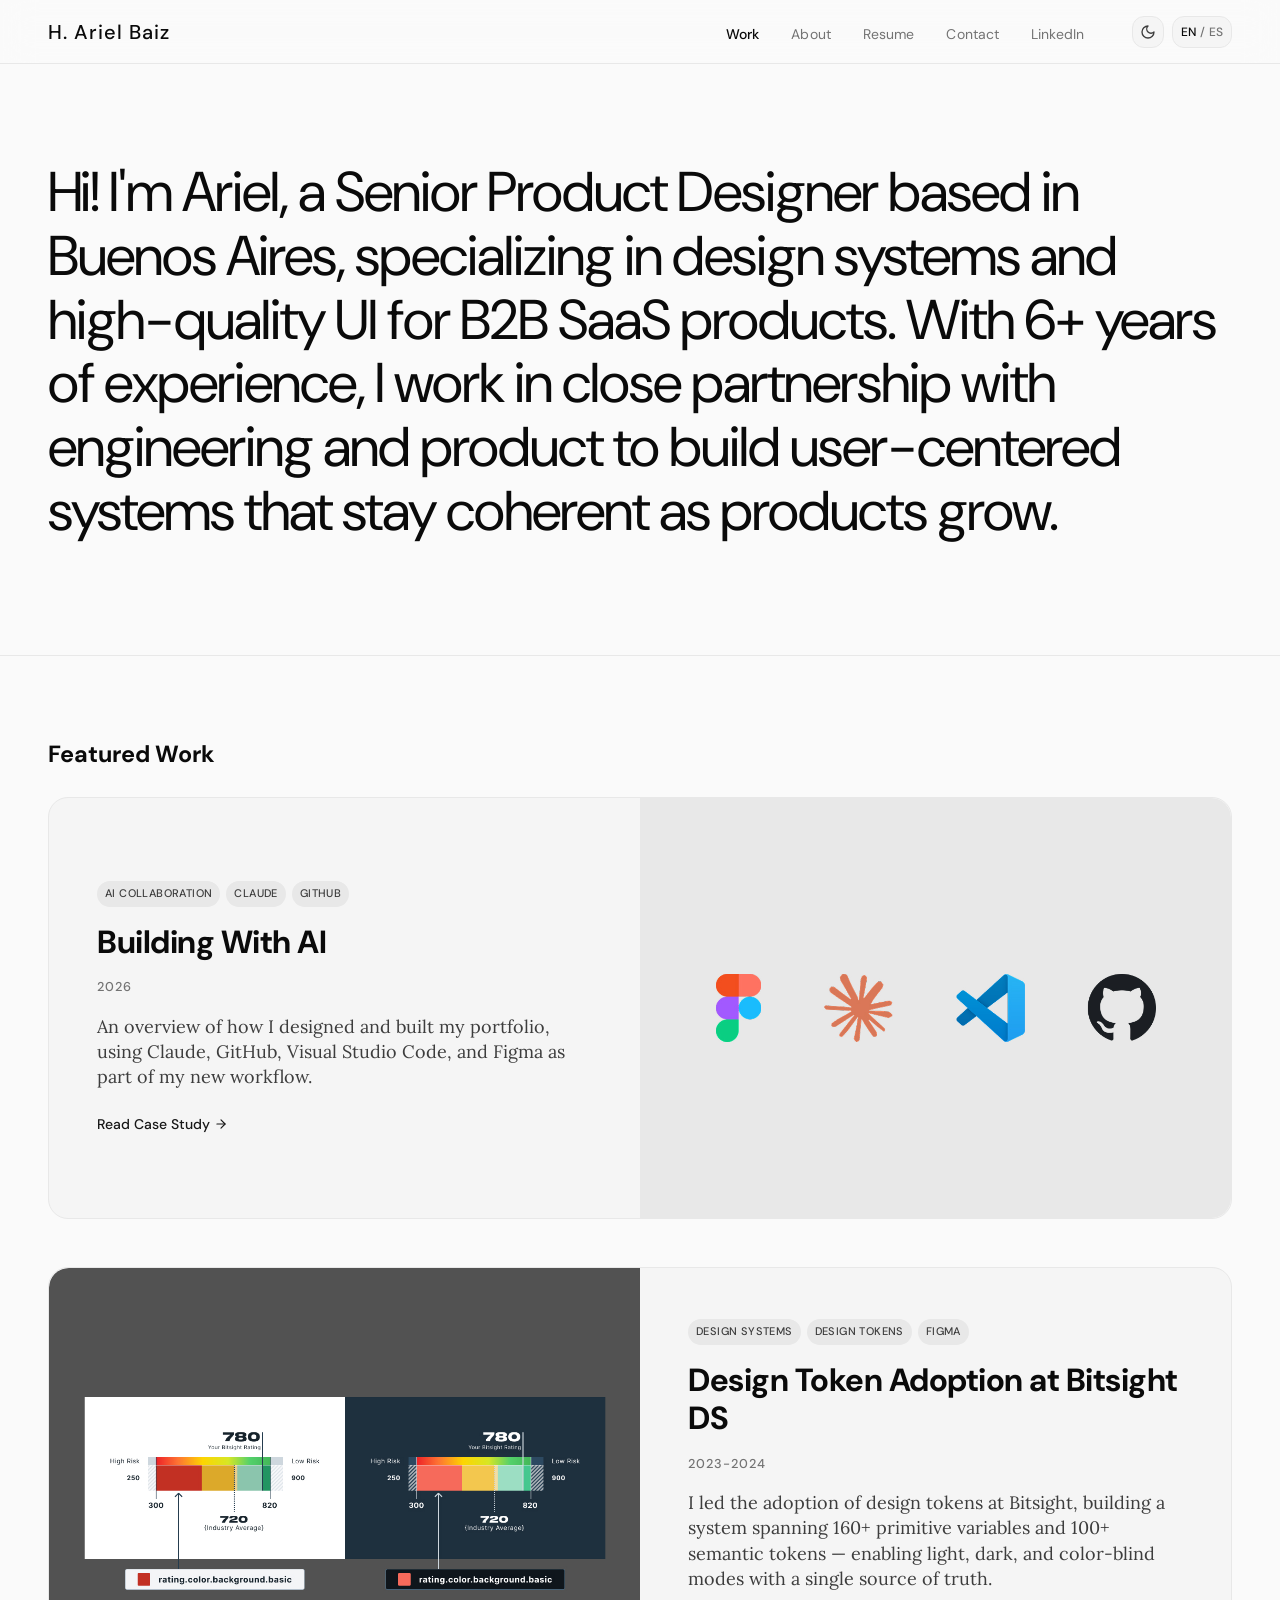
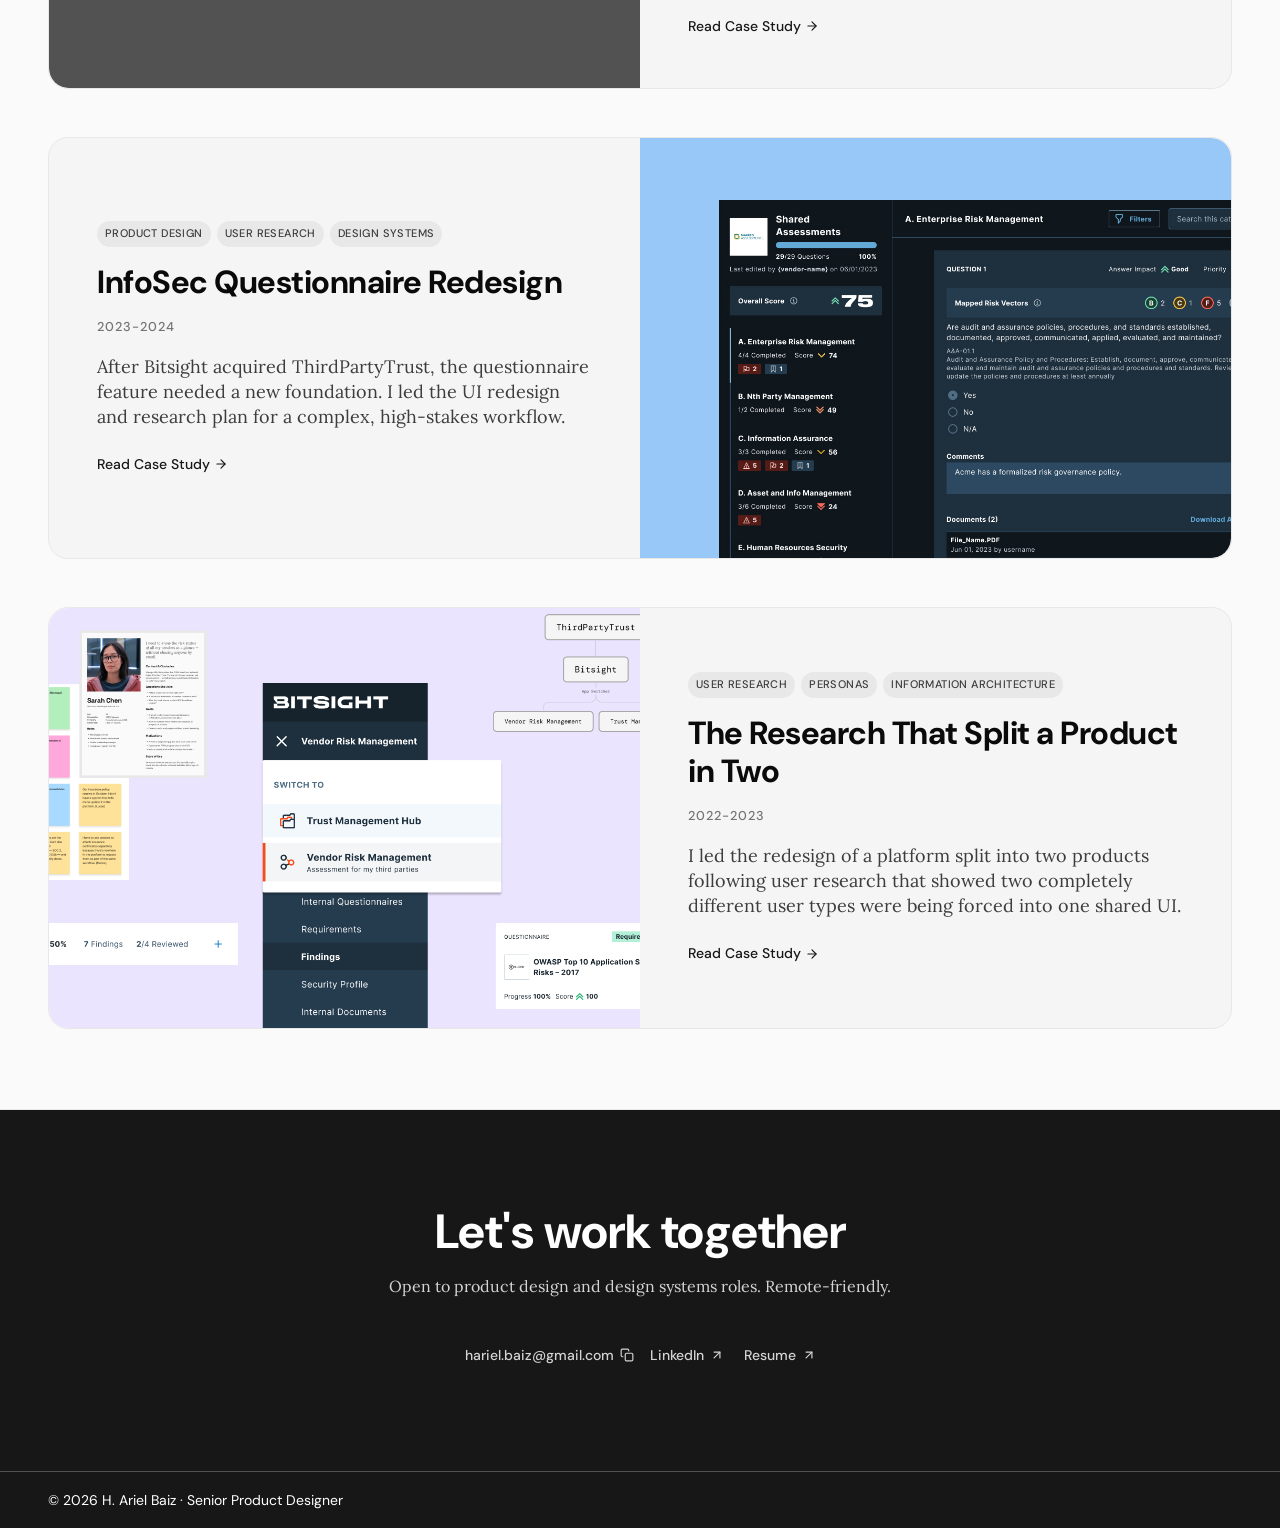
==== index.html @ 0f20a3d2 "v1.3.1 — Microsoft Clarity + Cloudflare Web Analytics tracking added to all pages" ====
<!DOCTYPE html>
<html lang="en" data-i18n-title="meta.title.index">
<head>
  <meta charset="UTF-8"/>
  <link rel="stylesheet" href="css/tokens.css"/>
  <link rel="stylesheet" href="css/base.css"/>
  <link rel="stylesheet" href="css/landing.css"/>
  <link rel="icon" href="images/favicon.ico"/>
  <meta name="viewport" content="width=device-width, initial-scale=1.0"/>
  <title>Hariel Baiz — Product Designer</title>
    <script type="text/javascript">
        (function(c,l,a,r,i,t,y){
            c[a]=c[a]||function(){(c[a].q=c[a].q||[]).push(arguments)};
            t=l.createElement(r);t.async=1;t.src="https://www.clarity.ms/tag/"+i;
            y=l.getElementsByTagName(r)[0];y.parentNode.insertBefore(t,y);
        })(window, document, "clarity", "script", "yc3kidrhxo");
    </script>
    <!-- Cloudflare Web Analytics -->
    <script type='module' src='https://static.cloudflareinsights.com/beacon.min.js' data-cf-beacon='{"token": "c79aaa6e01bc4ab7bf9d7ee2a056df8a"}'></script>
    <!-- End Cloudflare Web Analytics -->
</head>
<body>

<nav>
  <a class="nav-name" href="#" data-i18n="nav.brand">HAB</a>
  <ul class="nav-links">
    <li><a href="#work" aria-current="page" data-i18n="nav.work">Work</a></li>
    <li><a href="about.html" data-i18n="nav.about">About</a></li>
    <li><a href="downloads/Hariel-Baiz-Resume-EN.pdf" data-i18n-href="resume.href" target="_blank"><span data-i18n="nav.resume">Resume</span></a></li>
    <li><a href="#" data-email-href><span data-i18n="nav.contact">Contact</span></a></li>
    <li><a href="https://www.linkedin.com/in/hariel-baiz" class="nav-cta" target="_blank"><span data-i18n="nav.linkedin">LinkedIn</span></a></li>
  </ul>
  <div class="nav-controls">
    <button class="theme-toggle" aria-label="Toggle theme">
      <span class="icon-moon"><svg width="16" height="16" viewBox="0 0 24 24" fill="none" stroke="currentColor" stroke-width="2" stroke-linecap="round" stroke-linejoin="round"><path d="M12 3a6 6 0 0 0 9 9 9 9 0 1 1-9-9Z"/></svg></span>
      <span class="icon-sun"><svg width="16" height="16" viewBox="0 0 24 24" fill="none" stroke="currentColor" stroke-width="2" stroke-linecap="round" stroke-linejoin="round"><circle cx="12" cy="12" r="4"/><path d="M12 2v2"/><path d="M12 20v2"/><path d="m4.93 4.93 1.41 1.41"/><path d="m17.66 17.66 1.41 1.41"/><path d="M2 12h2"/><path d="M20 12h2"/><path d="m6.34 17.66-1.41 1.41"/><path d="m19.07 4.93-1.41 1.41"/></svg></span>
    </button>
    <button class="lang-toggle" aria-label="Toggle language">
      <span class="lang-active">EN</span><span class="lang-sep">/</span><span class="lang-label">ES</span>
    </button>
    <button class="nav-toggle" aria-label="Toggle menu" aria-expanded="false">
      <svg class="icon-menu" width="18" height="18" viewBox="0 0 24 24" fill="none" stroke="currentColor" stroke-width="2" stroke-linecap="round" stroke-linejoin="round"><line x1="3" y1="6" x2="21" y2="6"/><line x1="3" y1="12" x2="21" y2="12"/><line x1="3" y1="18" x2="21" y2="18"/></svg>
      <svg class="icon-close" width="18" height="18" viewBox="0 0 24 24" fill="none" stroke="currentColor" stroke-width="2" stroke-linecap="round" stroke-linejoin="round"><line x1="18" y1="6" x2="6" y2="18"/><line x1="6" y1="6" x2="18" y2="18"/></svg>
    </button>
  </div>
</nav>

<!-- ── HERO — single column, no stack ── -->
<section class="hero">
  <div>
    <h1 class="fade-in" data-i18n="hero.intro">I'm Ariel, a Senior Product Designer based in Buenos Aires, specializing in design systems and high-quality UI for B2B SaaS products. With 6+ years of experience, I work in close partnership with engineering and product to build user-centered systems that stay coherent as products grow.</h1>
  </div>
</section>

<div class="divider"></div>

<!-- ── WORK — one row per case study ── -->
<section id="work" class="section">
  <h3 class="reveal" data-i18n="work.label">Featured Work</h3>

  <div class="case-list">

    <!-- Case Study 04 — Building With AI -->
    <a href="case-study-building-with-ai.html" class="case-row case-row--reverse reveal">
      <figure class="case-row__image">
        <img src="images/cs-portfolio-cover.jpg"
             alt="Building this portfolio with Claude, Visual Studio Code, GitHub, and Figma"
             onerror="this.parentElement.classList.add('case-row__image--placeholder'); this.style.display='none'"/>
      </figure>
      <div class="case-row__body">
        <div class="card-tags">
          <span class="card-tag" data-i18n="work.cs4.tag1">AI Collaboration</span>
          <span class="card-tag" data-i18n="work.cs4.tag2">Claude</span>
          <span class="card-tag" data-i18n="work.cs4.tag3">GitHub</span>
        </div>
        <h3 class="case-row__title" data-i18n="work.cs4.title">Building With AI</h3>
        <span class="case-row__period" data-i18n="work.cs4.period">2026</span>
        <p class="case-row__desc" data-i18n="work.cs4.desc">A behind-the-scenes look at how I designed and built this portfolio itself — working with Claude, GitHub, and Figma as collaborators, not just tools.</p>
        <span class="case-row__cta"><span data-i18n="card.cta">Read Case Study</span> <svg width="14" height="14" viewBox="0 0 24 24" fill="none" stroke="currentColor" stroke-width="2" stroke-linecap="round" stroke-linejoin="round"><path d="M5 12h14"/><path d="m12 5 7 7-7 7"/></svg></span>
      </div>
    </a>

    <!-- Case Study 01 — Design Tokens -->
    <a href="case-study-design-tokens.html" class="case-row reveal">
      <figure class="case-row__image">
        <img src="images/cs-tokens-cover.jpg"
             alt="Design token system"
             onerror="this.parentElement.classList.add('case-row__image--placeholder'); this.style.display='none'"/>
      </figure>
      <div class="case-row__body">
        <div class="card-tags">
          <span class="card-tag" data-i18n="work.cs1.tag1">Design Systems</span>
          <span class="card-tag" data-i18n="work.cs1.tag2">Design Tokens</span>
          <span class="card-tag" data-i18n="work.cs1.tag3">Figma</span>
        </div>
        <h3 class="case-row__title" data-i18n="work.cs1.title">Design Token Adoption at Bitsight DS</h3>
        <span class="case-row__period" data-i18n="work.cs1.period">2023-2024</span>
        <p class="case-row__desc" data-i18n="work.cs1.desc">I led the adoption of design tokens at Bitsight, building a system spanning 160+ primitive variables and 100+ semantic tokens — enabling light, dark, and color-blind modes with a single source of truth.</p>
        <span class="case-row__cta"><span data-i18n="card.cta">Read Case Study</span> <svg width="14" height="14" viewBox="0 0 24 24" fill="none" stroke="currentColor" stroke-width="2" stroke-linecap="round" stroke-linejoin="round"><path d="M5 12h14"/><path d="m12 5 7 7-7 7"/></svg></span>
      </div>
    </a>

    <!-- Case Study 02 — InfoSec Questionnaire -->
    <a href="case-study-infosec-questionnaire.html" class="case-row case-row--reverse reveal">
      <figure class="case-row__image">
        <img src="images/cs-questionnaire-cover.jpg"
             alt="InfoSec Questionnaire redesign"
             onerror="this.parentElement.classList.add('case-row__image--placeholder'); this.style.display='none'"/>
      </figure>
      <div class="case-row__body">
        <div class="card-tags">
          <span class="card-tag" data-i18n="work.cs2.tag1">Product Design</span>
          <span class="card-tag" data-i18n="work.cs2.tag2">User Research</span>
          <span class="card-tag" data-i18n="work.cs2.tag3">Design Systems</span>
        </div>
        <h3 class="case-row__title" data-i18n="work.cs2.title">InfoSec Questionnaire Redesign</h3>
        <span class="case-row__period" data-i18n="work.cs2.period">2023-2024</span>
        <p class="case-row__desc" data-i18n="work.cs2.desc">After Bitsight acquired ThirdPartyTrust, the questionnaire feature needed a new foundation. I led the UI redesign and research plan for a complex, high-stakes workflow. Review time dropped 40%, clarification requests fell 60%.</p>
        <span class="case-row__cta"><span data-i18n="card.cta">Read Case Study</span> <svg width="14" height="14" viewBox="0 0 24 24" fill="none" stroke="currentColor" stroke-width="2" stroke-linecap="round" stroke-linejoin="round"><path d="M5 12h14"/><path d="m12 5 7 7-7 7"/></svg></span>
      </div>
    </a>

    <!-- Case Study 03 -->
    <a href="case-study-new-site-architecture.html" class="case-row reveal">
      <figure class="case-row__image">
        <img src="images/cs-product-split-cover.png"
             alt="Personas and IA redesign"
             onerror="this.parentElement.classList.add('case-row__image--placeholder'); this.style.display='none'"/>
        <!-- Password-protected badge hidden while the CS3 gate is disabled (2026-08-19) — restore alongside re-enabling the gate.
        <span class="case-row__lock" aria-label="Password protected case study">
          <svg viewBox="0 0 24 24" fill="none" xmlns="http://www.w3.org/2000/svg" aria-hidden="true">
            <rect x="5" y="11" width="14" height="10" rx="2" stroke="currentColor" stroke-width="2"/>
            <path d="M8 11V7a4 4 0 0 1 8 0v4" stroke="currentColor" stroke-width="2" stroke-linecap="round"/>
          </svg>
          <span data-i18n="work.cs3.lock">Password protected</span>
        </span>
        -->
      </figure>
      <div class="case-row__body">
        <div class="card-tags">
          <span class="card-tag" data-i18n="work.cs3.tag1">User Research</span>
          <span class="card-tag" data-i18n="work.cs3.tag2">Personas</span>
          <span class="card-tag" data-i18n="work.cs3.tag3">Information Architecture</span>
        </div>
        <h3 class="case-row__title" data-i18n="work.cs3.title">The Research That Split a Product in Two</h3>
        <span class="case-row__period" data-i18n="work.cs3.period">2022-2023</span>
        <p class="case-row__desc" data-i18n="work.cs3.desc">I led the redesign of a platform split into two products following user research that showed two completely different user types were being forced into one shared UI.</p>
        <span class="case-row__cta"><span data-i18n="card.cta">Read Case Study</span> <svg width="14" height="14" viewBox="0 0 24 24" fill="none" stroke="currentColor" stroke-width="2" stroke-linecap="round" stroke-linejoin="round"><path d="M5 12h14"/><path d="m12 5 7 7-7 7"/></svg></span>
      </div>
    </a>

    

  </div>
</section>



<div class="divider"></div>


<!-- ── CONTACT ── -->
<section class="contact-dark">
  <h2 class="reveal" data-i18n="contact.title">Let's work <em>together</em></h2>
  <p class="reveal" data-i18n="contact.sub">Open to product design and design systems roles. Remote-friendly.</p>
  <div class="contact-links reveal">
    <span class="email-copy-group">
      <a href="#" class="btn-text-dark" data-email>hariel.baiz@gmail.com</a>
      <button type="button" class="copy-btn" data-copy-email aria-label="Copy email address">
        <svg class="icon-copy" width="14" height="14" viewBox="0 0 24 24" fill="none" stroke="currentColor" stroke-width="2" stroke-linecap="round" stroke-linejoin="round"><rect x="9" y="9" width="13" height="13" rx="2"/><path d="M5 15H4a2 2 0 0 1-2-2V4a2 2 0 0 1 2-2h9a2 2 0 0 1 2 2v1"/></svg>
        <svg class="icon-check" width="14" height="14" viewBox="0 0 24 24" fill="none" stroke="currentColor" stroke-width="2" stroke-linecap="round" stroke-linejoin="round"><path d="M20 6 9 17l-5-5"/></svg></button>
      
    </span>
    <a href="https://www.linkedin.com/in/hariel-baiz" class="btn-text-dark"><span data-i18n="nav.linkedin">LinkedIn</span> <svg width="14" height="14" viewBox="0 0 24 24" fill="none" stroke="currentColor" stroke-width="2" stroke-linecap="round" stroke-linejoin="round"><path d="M7 7h10v10"/><path d="M7 17 17 7"/></svg></a>
    <a href="downloads/Hariel-Baiz-Resume-EN.pdf" data-i18n-href="resume.href" target="_blank" class="btn-text-dark"><span data-i18n="nav.resume">Resume</span> <svg width="14" height="14" viewBox="0 0 24 24" fill="none" stroke="currentColor" stroke-width="2" stroke-linecap="round" stroke-linejoin="round"><path d="M7 7h10v10"/><path d="M7 17 17 7"/></svg></a>
  </div>
</section>

<footer>
  <p data-i18n="footer.copy">© 2026 H. Ariel Baiz · Senior Product Designer</p>
</footer>

<script src="js/site.js" defer></script>
</body>
</html>
---- css/tokens.css ----
/*
 * tokens.css
 * ─────────────────────────────────────────────────────────
 * HAriel Baiz · Portfolio Design System
 * Source: Figma portfolio-DS  ·  Reference: doc.cc
 *
 * STRUCTURE
 *   1. Google Fonts
 *   2. Primitives  (raw neutral scale + brand)
 *   3. Light mode  (semantic tokens  →  :root)
 *   4. Dark mode   (overrides        →  [data-theme="dark"])
 *   5. Typography tokens
 *   6. Spacing & radius
 *
 * COLOR RULES
 *   · UI uses neutral scale exclusively — including --brand (2026:
 *     replaced blue with neutral. See section 3/4 for values).
 *   · --brand = interactive only: buttons, links, active nav,
 *     focus ring, tag text — now a dark/light neutral flip instead
 *     of a hue, reusing the same --bg-inverse pairing as buttons
 *   · Accent illustration palette (orange, yellow) = NOT for UI
 *
 * TYPOGRAPHY RULES (from Figma Typography page)
 *   Display  → Space Grotesk Bold    72/56/40px  tracking -2/-1.5/-1px
 *   Heading  → DM Sans ExtraBold     32/24px     tracking -0.5/-0.25px
 *              DM Sans Medium        20/18px
 *   Body     → Lora Regular          18/16px     lh 30/26px
 *   UI       → DM Sans Medium        16/14/12px
 *   Nav      → DM Sans Regular       14px
 * ─────────────────────────────────────────────────────────
 */

/* ── 1. FONTS ──────────────────────────────────────────── */
@import url('https://fonts.googleapis.com/css2?family=Space+Grotesk:wght@500,700&family=DM+Sans:ital,opsz,wght@0,9..40,400;0,9..40,500;0,9..40,800;1,9..40,400&family=Lora:ital,wght@0,400;1,400&family=DM+Mono:wght@400;500&display=swap');

/* ── 2. PRIMITIVES ─────────────────────────────────────── */
:root {
  /* Neutral scale — doc.cc foundation */
  --n-0:   #ffffff;
  --n-0-opacity: #fafafa9f;
  --n-50:  #fafafa;
  --n-100: #f5f5f5;
  --n-200: #e8e8e8;
  --n-300: #d4d4d4;
  --n-400: #a3a3a3;
  --n-500: #737373;
  --n-600: #525252;
  --n-700: #3d3d3d;
  --n-800: #262626;
  --n-900: #171717;
  --n-950: #0a0a0a;
  --n-950-opacity: #1717179f;

  /* Brand primitives — blue scale (poster reference), kept for history/
     reference only. No longer wired to --brand (see section 3/4 below,
     2026: brand color replaced with neutral scale across the whole site). */
  --blue-300: #8CA0FF;
  --blue-400: #6E86FF;
  --blue-500: #3350F0;
  --blue-600: #1E2FC2;
  --blue-700: #131F94;

  /* Accent primitives — illustration / decorative use only, not for core UI */
  --orange-500: #E2601C;
  --yellow-500: #E3A72A;

  /* Legacy purple aliases kept for reference — no longer used as brand */
  --purple-600: #3a149a;
  --purple-700: #2b0c7d;
  --purple-300: #9b7dff;
  --purple-500: #4B1EBA;
  --purple-400: #673CD8;
}

/* ── 3. LIGHT MODE (default) ────────────────────────────── */
:root {
  /* Backgrounds */
  --bg:         var(--n-0);
  --bg-subtle:  var(--n-50);
  --bg-muted:   var(--n-100);
  --bg-inverse: var(--n-900);  /* used for dark CTA / contact section */
  --bg-opacity: var(--n-0-opacity);

  /* Surfaces */
  --surface-card:    var(--n-100);
  --surface-card-inverse: var(--n-800);  /* dark card surface, e.g. outcome stats */
  --surface-overlay: rgba(255,255,255,0.95);

  /* Text */
  --text:    var(--n-950);   /* primary   #0a0a0a */
  --text-2:  var(--n-700);   /* secondary #525252 */
  --text-3:  var(--n-500);   /* tertiary  #737373 */
  --text-on-inverse: var(--n-0);
  --text-on-inverse-2: var(--n-300);
  /* Paired with --surface-card-inverse (brand-blue fill) — verified AA against
     both light-mode fill (#1E2FC2, 9.37:1 / 7.98:1) and dark-mode fill (#3350F0,
     5.92:1 / 5.04:1). --blue-300 fails on both (3.83:1 / 2.42:1) — don't use it here. */
  /* Resolves to --text-on-inverse so it always pairs correctly with
     --brand-fill below, which is itself just --bg-inverse. */
  --text-on-brand:   var(--text-on-inverse);
  --text-on-brand-2: var(--text-on-inverse-2);

  /* Borders */
  --border:     var(--n-200);   /* default #e8e8e8 */
  --border-mid: var(--n-300);   /* medium  #d4d4d4 */
  --border-str: var(--n-400);   /* strong  #a3a3a3 */
  --border-on-inverse: var(--n-600);  /* 7.11:1 vs --bg-inverse here (near-black #171717) */

  /* Brand — interactive elements only. Neutral scale, not blue:
     text/link use is a dark neutral, hover deepens further.
     Fill reuses --bg-inverse so buttons automatically get the
     correct dark/light flip (and contrast) per theme — same
     verified pairing as the inverse contact-section card. */
  --brand:       var(--n-900);     /* text/link use */
  --brand-hover: var(--n-950);     /* darker on hover */
  --brand-fill:       var(--bg-inverse);   /* button/progress-bar backgrounds */
  --brand-fill-hover: var(--n-950);
  --brand-tag-bg: var(--n-200);    /* tag pill background — already neutral */

  /* Nav */
  --nav-bg:      var(--surface-overlay);
  --nav-border:  var(--border);
  --nav-text:    var(--text-3);
  --nav-link:   var(--text);

  /* Callout / feature card backgrounds */
  --surface-feature: var(--n-100);
  --surface-win:  #f0faf5;
  --surface-pain: #fdf5f2;
  --border-win:   #b8e4cc;
  --border-pain:  #f5d0c5;
  --surface-shipped:  #f0faf5;
  --border-shipped:   #b8e4cc;
  --surface-deferred: #fdf5f2;
  --border-deferred:  #f5d0c5;
}

/* ── 4. DARK MODE ───────────────────────────────────────── */
[data-theme="dark"] {
  /* Backgrounds */
  --bg:         var(--n-950);  /* #0a0a0a */
  --bg-subtle:  var(--n-900);
  --bg-muted:   var(--n-800);
  --bg-inverse: var(--n-100);    /* contact section flips to white in dark mode */
  --bg-opacity:var(--n-950-opacity);

  /* Surfaces */
  --surface-card:    var(--n-800);
  --surface-card-inverse: var(--n-200);  /* light card surface, e.g. outcome stats */
  --surface-overlay: rgba(10,10,10,0.95);

  /* Text */
  --text:    var(--n-0);     /* #ffffff */
  --text-2:  var(--n-200);   /* #a3a3a3 */
  --text-3:  var(--n-400);   /* #737373 */
  --text-on-inverse: var(--n-950);
  --text-on-inverse-2: var(--n-600);

  /* Borders */
  --border:     var(--n-700);   /* #262626 */
  --border-mid: var(--n-600);   /* #3d3d3d */
  --border-str: var(--n-500);   /* #525252 */
  /* --bg-inverse flips to near-white here — was missing this override
     entirely, so .btn-ghost-dark's border fell back to the light-mode
     value (n-600) or, worse, a hardcoded white that vanished. */
  --border-on-inverse: var(--n-300);  /* 4.35:1 vs --bg-inverse here (near-white #f5f5f5) */

  /* Brand — text use: light neutral, readable against the dark page bg */
  --brand:       var(--n-100);
  --brand-hover: var(--n-0);
  /* Fill use (buttons, progress bar): --bg-inverse flips light here, so it
     still pops against the dark page — paired text uses --text-on-inverse
     (dark), which flips automatically along with it. */
  --brand-fill:       var(--bg-inverse);
  --brand-fill-hover: var(--n-0);
  --brand-tag-bg: var(--n-700);

  /* Nav */
  --nav-bg:     var(--surface-overlay);
  --nav-border: var(--border);
  --nav-text:   var(--text-3);
  --nav-link:   var(--text);

  /* Callout surfaces */
  --surface-feature: var(--n-800);
  --surface-win:  #0d1f15;
  --surface-pain: #1f0f0a;
  --border-win:   #1d4a30;
  --border-pain:  #4a2010;
  --surface-shipped:  #0d1f15;
  --border-shipped:   #1d4a30;
  --surface-deferred: #1f0f0a;
  --border-deferred:  #4a2010;
}

/* ── 5. TYPOGRAPHY TOKENS ───────────────────────────────── */
:root {
  --f-display: 'DM Sans', sans-serif;
  --f-ui:      'DM Sans', system-ui, sans-serif;
  --f-body:    'Lora', Georgia, serif;
  --f-mono:    'DM Mono', monospace;

  /* Display — Space Grotesk Bold */
  --t-display-2xl: 700 72px/80px var(--f-display);
  --t-display-xl:  700 56px/64px var(--f-display);
  --t-display-lg:  700 40px/48px var(--f-display);

  /* Heading — DM Sans */
  --t-heading-xl: 700 32px/40px var(--f-ui);   /* letter-spacing: -0.5px */
  --t-heading-lg: 700 24px/32px var(--f-ui);   /* letter-spacing: -0.25px */
  --t-heading-md: 500 20px/28px var(--f-ui);
  --t-heading-sm: 500 18px/26px var(--f-ui);

  /* Body — Lora */
  --t-body-lg: 400 18px/30px var(--f-body);
  --t-body-md: 400 16px/26px var(--f-body);

  /* UI — DM Sans */
  --t-label-lg: 500 16px/24px var(--f-ui);
  --t-label-md: 500 14px/20px var(--f-ui);
  --t-label-sm: 500 12px/16px var(--f-ui);
  --t-caption:  400 12px/16px var(--f-ui);
  --t-nav:      400 14px/20px var(--f-ui);
}

/* ── 6. SPACING & RADIUS ────────────────────────────────── */
:root {
  --r-sm:   6px;
  --r-md:   12px;
  --r-lg:   20px;
  --r-pill: 999px;

  --space-xs:  8px;
  --space-sm:  16px;
  --space-md:  24px;
  --space-lg:  48px;
  --space-xl:  80px;
  --space-2xl: 96px;

  /* Legacy aliases — referenced by case study components */
  --radius-sm:  var(--r-sm);
  --radius-md:  var(--r-md);
  --radius-lg:  var(--r-lg);
  --purple:     var(--brand);        /* now resolves to neutral */
  --purple-mid: var(--brand-hover);  /* now resolves to neutral */
  --magenta:    var(--brand);        /* now resolves to neutral */
  --bg-soft:    var(--bg-subtle);
  --bg-card:    var(--surface-card);
  --text-mid:   var(--text-2);
  --text-mute:  var(--text-3);
}
---- css/base.css ----
/*
 * base.css
 * ─────────────────────────────────────────────────────────
 * Reset · Nav · Footer · Buttons · Chips · Utilities
 * Shared by every page in the portfolio
 * ─────────────────────────────────────────────────────────
 */

/* ── RESET ─────────────────────────────────────────────── */
*, *::before, *::after { box-sizing: border-box; margin: 0; padding: 0; }
html { scroll-behavior: smooth; overflow-x: hidden; }
img, video { max-width: 100%; display: block; }

/* ── BASE ──────────────────────────────────────────────── */
body {
  font-family: var(--f-ui);
  font-size: 20px;
  background: var(--bg-subtle);
  color: var(--text);
  line-height: 1.6;
  -webkit-font-smoothing: antialiased;
  transition: background-color 0.25s ease, color 0.25s ease;
}

/* ── NAV ───────────────────────────────────────────────── */
nav {
  position: sticky;
  top: 0;
  z-index: 100;
  background: var(--bg-opacity);
  backdrop-filter: blur(16px);
  -webkit-backdrop-filter: blur(16px);
  border-bottom: 1px solid var(--nav-border);
  height: 64px;
  padding: 0 48px;
  display: flex;
  align-items: center;
  justify-content: space-between;
  gap: 32px;
}

/* Logo — Space Grotesk Bold 18px */
.nav-name {
  font-family: var(--f-display);
  font-weight: 500;
  font-size: 20px;
  line-height: 1;
  letter-spacing: 1px;
  color: var(--text);
  text-decoration: none;
  white-space: nowrap;
  flex-shrink: 0;
}

.nav-links {
  display: flex;
  gap: 32px;
  list-style: none;
  flex: 1;
  justify-content: flex-end;
  margin-right: 16px;
}

/* Nav/Default — DM Sans Regular 14px */
.nav-links a {
  font-family: var(--f-ui);
  font-size: 14px;
  font-weight: 400;
  line-height: 20px;
  letter-spacing: 0.1px;
  color: var(--nav-text);
  text-decoration: none;
  transition: color 0.15s;
  display: inline-flex;
  align-items: center;
  gap: 4px;
}
.nav-links a:hover,
.nav-links a[aria-current="page"] {
  /* Nav/Active — DM Sans Medium */
  font-weight: 500;
  color: var(--nav-link);
}

/* Contact CTA — DM Sans Medium 14px brand */
.nav-cta {
  font-family: var(--f-ui);
  font-weight: 400;
  font-size: 14px;
  line-height: 20px;
  letter-spacing: 0.1px;
  color: var(--nav-text);
  text-decoration: none;
  white-space: nowrap;
  flex-shrink: 0;
  transition: opacity 0.15s;
}
.nav-cta:hover { 
  font-weight: 500; 
  color: var(--nav-link);
}

/* ── NAV CONTROLS (theme + lang) ────────────────────────── */
.nav-controls {
  display: flex;
  align-items: center;
  gap: 8px;
  flex-shrink: 0;
}

/* Theme toggle button */
.theme-toggle {
  width: 32px;
  height: 32px;
  border-radius: var(--r-md);
  border: 1px solid var(--border);
  background: var(--bg-muted);
  color: var(--text-2);
  cursor: pointer;
  display: flex;
  align-items: center;
  justify-content: center;
  font-size: 15px;
  transition: background 0.15s, border-color 0.15s, color 0.15s;
  padding: 0;
  line-height: 1;
}
.theme-toggle:hover {
  background: var(--bg-subtle);
  border-color: var(--border-mid);
  color: var(--text);
}
/* Icon swap via data-theme on <html> */
.theme-toggle .icon-sun  { display: none; }
.theme-toggle .icon-moon { display: block; }
[data-theme="dark"] .theme-toggle .icon-sun  { display: block; }
[data-theme="dark"] .theme-toggle .icon-moon { display: none; }
.theme-toggle .icon-sun svg,
.theme-toggle .icon-moon svg { width: 16px; height: 16px; display: block; }

/* Language toggle button (EN / ES) */
.lang-toggle {
  height: 32px;
  border-radius: var(--r-md);
  border: 1px solid var(--border);
  background: var(--bg-muted);
  color: var(--text-2);
  cursor: pointer;
  display: flex;
  align-items: center;
  gap: 4px;
  font-family: 'DM Sans', sans-serif;
  font-size: 12px;
  font-weight: 500;
  padding: 0 8px;
  line-height: 1;
  transition: background 0.15s, border-color 0.15s, color 0.15s;
}
.lang-toggle:hover {
  background: var(--bg-subtle);
  border-color: var(--border-mid);
  color: var(--text);
}
.lang-toggle .lang-active {
  color: var(--text);
}
.lang-toggle .lang-sep {
  color: var(--text-3);
}
.lang-toggle .lang-label {
  color: var(--text-3);
}

/* Mobile nav toggle (hamburger) — hidden on desktop, shown below 640px */
.nav-toggle {
  display: none;
  width: 32px;
  height: 32px;
  border-radius: var(--r-md);
  border: 1px solid var(--border);
  background: var(--bg-muted);
  color: var(--text-2);
  cursor: pointer;
  align-items: center;
  justify-content: center;
  padding: 0;
  line-height: 1;
  transition: background 0.15s, border-color 0.15s, color 0.15s;
}
.nav-toggle:hover {
  background: var(--bg-subtle);
  border-color: var(--border-mid);
  color: var(--text);
}
.nav-toggle svg { width: 18px; height: 18px; display: block; }
.nav-toggle .icon-close { display: none; }
.nav-toggle.is-open .icon-menu  { display: none; }
.nav-toggle.is-open .icon-close { display: block; }

/* ── DIVIDER ────────────────────────────────────────────── */
.divider {
  height: 1px;
  background: var(--border);
}

/* ── BUTTONS ────────────────────────────────────────────── */

/* Button/MD — DM Sans Medium 14px/20px */
.btn-primary {
  display: inline-flex;
  align-items: center;
  gap: 6px;
  font-family: var(--f-ui);
  font-weight: 500;
  font-size: 14px;
  line-height: 20px;
  letter-spacing: 0.1px;
  color: #fff;
  background: var(--brand-fill);
  padding: 10px 20px;
  border-radius: var(--r-md);
  border: none;
  text-decoration: none;
  cursor: pointer;
  transition: background 0.15s, transform 0.15s;
  white-space: nowrap;
}
.btn-primary:hover {
  background: var(--brand-fill-hover);
  transform: translateY(-1px);
}

.btn-secondary {
  display: inline-flex;
  align-items: center;
  gap: 6px;
  font-family: var(--f-ui);
  font-weight: 500;
  font-size: 14px;
  line-height: 20px;
  letter-spacing: 0.1px;
  color: var(--text);
  background: transparent;
  border: 1px solid var(--border-mid);
  padding: 10px 20px;
  border-radius: var(--r-md);
  text-decoration: none;
  cursor: pointer;
  transition: border-color 0.15s, color 0.15s, transform 0.15s;
  white-space: nowrap;
}
.btn-secondary:hover {
  border-color: var(--border-str);
  transform: translateY(-1px);
}

/* Used on dark background (contact section) */
.btn-white {
  display: inline-flex;
  align-items: center;
  gap: 8px;
  font-family: var(--f-ui);
  font-weight: 500;
  font-size: 14px;
  line-height: 20px;
  color: var(--text-on-inverse);
  background: var(--bg-inverse);
  padding: 10px 22px;
  border-radius: var(--r-md);
  border: none;
  text-decoration: none;
  cursor: pointer;
  transition: opacity 0.15s;
}
.btn-white:hover { opacity: 0.88; }

.btn-ghost-dark {
  display: inline-flex;
  align-items: center;
  gap: 8px;
  font-family: var(--f-ui);
  font-weight: 500;
  font-size: 14px;
  line-height: 20px;
  color: var(--text-on-inverse);
  border: 1px solid var(--border-on-inverse);
  padding: 10px 22px;
  border-radius: var(--r-md);
  text-decoration: none;
  cursor: pointer;
  background: transparent;
  transition: border-color 0.15s;
}
.btn-ghost-dark:hover { border-color: var(--text-on-inverse); }

/* Email + copy-to-clipboard button, sits next to the email pill in .contact-dark */
.email-copy-group {
  display: inline-flex;
  align-items: center;
  gap: 2px;
}
.copy-btn {
  width: auto;
  height: auto;
  display: inline-flex;
  align-items: center;
  justify-content: center;
  border-radius: none;
  border:none;
  background: transparent;
  color: var(--text-on-inverse-2);
  cursor: pointer;
  padding: 0;
  transition: border-color 0.15s, color 0.15s;
}
.copy-btn:hover {
  border-color: var(--text-on-inverse);
  color: var(--text-on-inverse);
}
.copy-btn svg { width: 14px; height: 14px; display: block; }
.copy-btn .icon-check { display: none; }
.copy-btn.is-copied .icon-copy  { display: none; }
.copy-btn.is-copied .icon-check { display: block; }
.copy-btn.is-copied {
  border-color: var(--text-on-inverse);
  color: var(--text-on-inverse);
}

/* Plain text button — no border/fill, for secondary links on dark backgrounds */
.btn-text-dark {
  display: inline-flex;
  align-items: center;
  gap: 6px;
  font-family: var(--f-ui);
  font-weight: 500;
  font-size: 14px;
  line-height: 20px;
  color: var(--text-on-inverse-2);
  text-decoration: none;
  padding: 10px 4px;
  cursor: pointer;
  transition: color 0.15s;
}
.btn-text-dark:hover {
  color: var(--text-on-inverse);
  text-decoration: underline;
  text-underline-offset: 3px;
}

/* ── CHIPS / TAGS ───────────────────────────────────────── */

/* Filled brand tag (cards, hero chips) */
.chip, .card-tag, .tag {
  display: inline-flex;
  align-items: center;
  font-family: var(--f-ui);
  font-size: 11px;
  font-weight: 500;
  letter-spacing: .4px;
  color: var(--text-2);
  background: var(--brand-tag-bg);
  padding: 4px 8px;
  border-radius: var(--r-pill);
  white-space: nowrap;
  text-transform: uppercase;
}

/* Outline chip variant */
.chip.outline {
  background: transparent;
  color: var(--text-3);
  border: 1px solid var(--border-mid);
}

/* ── TESTIMONIALS ───────────────────────────────────────────
   Shared across case studies and about.html — single source
   so the two stop drifting out of sync with each other. */
.testimonial-card { margin: 3rem 0 5rem; }
.testimonial-quote { font-family: var(--f-body); font-size: 2.5rem; line-height: 1.25; color: var(--text); margin-bottom: 1.3rem; }
.quote-icon {
  margin-bottom: .5rem;
  width: 3rem;
  color: var(--text-on-inverse-2);
}
.quote-icon svg { width: 100%; height: auto; }
.testimonial-quote code { font-family: var(--f-mono); font-size: 0.85em; background: var(--bg-muted); padding: 0.1em 0.4em; border-radius: var(--r-sm); color: var(--text-2); font-style: normal; }
.testimonial-meta { display: flex; flex-direction: row; gap: 8px; }
.t-role   { font-family: var(--f-ui); font-size: 1rem; font-weight: 600; color: var(--text); white-space: nowrap; flex-shrink: 0; }
.t-moment { font-family: var(--f-ui); font-size: 1rem; color: var(--text-3); }

/* Word-by-word reveal — as if the person were speaking the quote */
.tq-word {
  display: inline-block;
  opacity: 0;
  transform: translateY(6px);
  transition: opacity 0.4s ease, transform 0.4s ease;
}
.testimonial-card.is-talking .tq-word {
  opacity: 1;
  transform: translateY(0);
}
@media (prefers-reduced-motion: reduce) {
  .tq-word { transition: none; opacity: 1; transform: none; }
}

/* Simple quote variant — plain italic quote + cite, no icon/word-reveal */
.testimonial { background: var(--surface-feature); border: 1px solid var(--border); border-radius: var(--r-md); padding: 1.5rem; margin: 2rem 0; }
.testimonial p { font-family: var(--f-body); font-style: italic; font-size: 1rem; color: var(--text); margin-bottom: 0.75rem; }
.testimonial cite { font-family: var(--f-ui); font-size: 0.82rem; color: var(--text-3); font-style: normal; }

@media (max-width: 1024px) {
  .testimonial-quote { font-size: 2.2rem; }
}
@media (max-width: 480px) {
  .testimonial-quote { font-size: 1.8rem; }
  .quote-icon { width: 2.5rem; }
  .t-role, .t-moment { font-size: 0.8rem; }
}

/* ── FOOTER ─────────────────────────────────────────────── */
footer {
  background: var(--bg-inverse);
  padding: 20px 48px;
  display: flex;
  align-items: center;
  justify-content: space-between;
  gap: 16px;
  border-top: 1px solid var(--border-on-inverse);
}
footer p,
footer a {
  font-family: var(--f-ui);
  font-size: 14px;
  line-height: 16px;
  color: var(--text-on-inverse);
  text-decoration: none;
}
footer a {
  display: inline-flex;
  align-items: center;
  gap: 4px;
}
footer a:hover { font-weight: 600; }

/* ── ANIMATIONS ─────────────────────────────────────────── */
@keyframes fadeUp {
  from { opacity: 0; transform: translateY(14px); }
  to   { opacity: 1; transform: none; }
}

/* Triggered on load (hero elements) */
.js .fade-in {
  opacity: 0;
  animation: fadeUp 0.55s ease both;
}
.fade-in:nth-child(1) { animation-delay: 0.0s; }
.fade-in:nth-child(2) { animation-delay: 0.1s; }
.fade-in:nth-child(3) { animation-delay: 0.2s; }
.fade-in:nth-child(4) { animation-delay: 0.3s; }
.fade-in:nth-child(5) { animation-delay: 0.4s; }

/* Triggered on scroll (IntersectionObserver in site.js) */
/* Only hide .reveal when JS has loaded — content always visible without JS */
.js .reveal {
  opacity: 0;
  transform: translateY(16px);
  transition: opacity 0.5s ease, transform 0.5s ease;
}
.js .reveal.visible {
  opacity: 1;
  transform: none;
}

/* Respect reduced motion */
@media (prefers-reduced-motion: reduce) {
  .fade-in { animation: none; opacity: 1; }
  .reveal  { transition: none; opacity: 1; transform: none; }
}

/* ── RESPONSIVE SHARED ─────────────────────────────────── */
@media (max-width: 1024px) {
  nav { padding: 0 32px; }
  footer { padding: 20px 32px; }
}
@media (max-width: 640px) {
  nav { padding: 0 24px; gap: 16px; }
  .nav-toggle { display: flex; }
  .nav-links {
    display: none;
    position: absolute;
    top: 64px;
    left: 0;
    right: 0;
    flex-direction: column;
    align-items: flex-start;
    gap: 0;
    background: var(--bg-subtle);
    border-bottom: 1px solid var(--nav-border);
    padding: 8px 16px 16px;
    margin: 0;
  }
  .nav-links.is-open { display: flex; }
  .nav-links li { width: 100%; }
  .nav-links a,
  .nav-links .nav-cta { width: 100%; padding: 12px 0; }
  footer { padding: 24px; flex-direction: column; text-align: center; }
}
---- css/landing.css ----
/*
 * landing.css
 * Requires: tokens.css, base.css
 */

/* ── LAYOUT ─────────────────────────────────────────────── */
.section {
  max-width: 1280px;
  margin: 0 auto;
  padding: 80px 48px;
}

/* .section h3{
  font-family: var(--f-display);
  font-weight: 700;
  font-size: clamp(1.1rem, 3vw, 32px);
  line-height: 1.1;
  letter-spacing: auto;
  color: var(--text);
  margin-bottom: 14px;
} */

.section-label {
  font-family: var(--f-mono);
  font-size: 11px;
  font-weight: 500;
  letter-spacing: 0.1em;
  text-transform: uppercase;
  color: var(--text-3);
  display: block;
  margin-bottom: 12px;
}

/* ── HERO — single column ───────────────────────────────── */
.hero {
  max-width: 1280px;
  width:100%;
  margin: 0 auto;
  padding: 96px 48px 80px;
}

.hero h1 {
  font-family: var(--f-display);
  font-weight: 400;
  font-size: clamp(2.5rem, 4.5vw, 56px);
  line-height: 1.14;
  letter-spacing: -1px;
  color: var(--text);
  margin-bottom: 32px;
}
.hero h1 em { font-style: italic; }

.hero-sub {
  font-family: var(--f-body);
  font-size: 18px;
  line-height: 30px;
  color: var(--text-2);
  margin-bottom: 36px;
  max-width: 560px;
}

/* ── CASE LIST — one card per project ───────────────────── */
.case-list {
  display: flex;
  flex-direction: column;
  gap: var(--space-lg);
  margin-top: 24px;
}


.case-row {
  display: grid;
  grid-template-columns: 1fr 1fr;
  align-items: stretch;
  text-decoration: none;
  color: inherit;
  background: var(--surface-card);
  border: 1px solid var(--border);
  border-radius: var(--r-lg);
  overflow: hidden;
  transition: background 0.2s, border-color 0.2s;
  min-height: 420px;
}
.case-row:hover {
  background: var(--bg-subtle);
  border-color: var(--border-mid);
}

/* Flip layout on even rows */
.case-row--reverse { direction: rtl; }
.case-row--reverse > * { direction: ltr; }

/* Image side */
.case-row__image {
  margin: 0;
  overflow: hidden;
  background: var(--bg-muted);
  display: flex;
  align-items: center;
  justify-content: center;
  min-height: 420px;
  position: relative;
  /* Match the card's outer radius on the two outer corners only */
  border-radius: var(--r-lg) 0 0 var(--r-lg);
}
.case-row--reverse .case-row__image {
  border-radius: 0 var(--r-lg) var(--r-lg) 0;
}
.case-row__image img {
  width: 100%;
  height: 100%;
  object-fit: cover;
  display: block;
}

/* Password-protected badge on case study thumbnail */
.case-row__lock {
  position: absolute;
  top: 14px;
  right: 14px;
  z-index: 1;
  display: inline-flex;
  align-items: center;
  gap: 5px;
  font-family: var(--f-ui);
  font-size: 11px;
  font-weight: 500;
  letter-spacing: 0.4px;
  color: var(--text);
  background: var(--surface-overlay);
  border: 1px solid var(--border-mid);
  padding: 5px 10px 5px 8px;
  border-radius: var(--r-pill);
  text-transform: uppercase;
}
.case-row--reverse .case-row__lock { right: auto; left: 14px; }
.case-row__lock svg { width: 12px; height: 12px; flex-shrink: 0; }

/* Coming-soon badge on case study thumbnail (mirrors .case-row__lock) */
.case-row__soon {
  position: absolute;
  top: 14px;
  right: 14px;
  z-index: 1;
  display: inline-flex;
  align-items: center;
  gap: 5px;
  font-family: var(--f-ui);
  font-size: 11px;
  font-weight: 500;
  letter-spacing: 0.4px;
  color: var(--text);
  background: var(--surface-overlay);
  border: 1px solid var(--border-mid);
  padding: 5px 10px;
  border-radius: var(--r-pill);
  text-transform: uppercase;
}
.case-row--reverse .case-row__soon { right: auto; left: 14px; }

/* Not-yet-published card: no link affordance, slightly muted */
.case-row--soon { cursor: default; opacity: 0.85; }
.case-row--soon:hover { background: var(--surface-card); border-color: var(--border); }
.case-row--soon .case-row__cta { display: none; }

/* Placeholder shown via onerror */
.case-row__image--placeholder::after {
  content: 'Cover image coming soon';
  font-family: var(--f-mono);
  font-size: 11px;
  letter-spacing: 0.08em;
  text-transform: uppercase;
  color: var(--text-3);
  position: absolute;
}

/* Text side */
.case-row__body {
  padding: 48px;
  display: flex;
  flex-direction: column;
  gap: 16px;
  justify-content: center;
}

.case-row__title {
  font-family: var(--f-display);
  font-weight: 700;
  font-size: clamp(1.1rem, 3vw, 32px);
  line-height: 1.2;
  letter-spacing: -0.5px;
  color: var(--text);
  margin-bottom: 0;
}

.case-row__desc {
  font-family: var(--f-body);
  font-size: 18px;
  line-height: 1.4;
  color: var(--text-2);
  margin: 0;
}

.case-row__cta {
  font-family: var(--f-ui);
  font-weight: 500;
  font-size: 14px;
  color: var(--brand);
  display: inline-flex;
  align-items: center;
  gap: 4px;
  transition: gap 0.2s;
  margin-top: 8px;
}
.case-row:hover .case-row__cta { gap: 8px; }

/* Card tags inside rows */
.case-row .card-tags { display: flex; flex-wrap: wrap; gap: 6px; }

/* Period caption, above the title */
.case-row__period {
  font-family: var(--f-display);
  font-size: 0.8rem;
  font-weight: 500;
  letter-spacing: 0.08em;
  text-transform: uppercase;
  color: var(--text-3);
}

/* ── CONTACT ────────────────────────────────────────────── */
.contact-dark {
  background: var(--bg-inverse);
  padding: 96px 48px;
  text-align: center;
  transition: background 0.25s ease;
}

.contact-dark h2 {
  font-family: var(--f-display);
  font-weight: 700;
  font-size: clamp(2rem, 4vw, 48px);
  line-height: 1.1;
  letter-spacing: 0px;
  color: var(--text-on-inverse);
  margin-bottom: 14px;
}
.contact-dark h2 em { font-style: italic; }

.contact-dark > p {
  font-family: var(--f-body);
  font-size: 16px;
  line-height: 26px;
  color: var(--text-on-inverse-2);
  margin-bottom: 36px;
}

.contact-links {
  display: flex; gap: 12px; justify-content: center; flex-wrap: wrap;
}

/* ── RESPONSIVE ─────────────────────────────────────────── */
@media (max-width: 1024px) {
  .hero { padding: 72px 24px 64px; }
  .section { padding: 64px 24px; }
  .case-row { grid-template-columns: 1fr; min-height: auto; margin: auto; max-width: 800px; }
  .case-row--reverse { direction: ltr; }
  .case-row__image {
    min-height: 260px;
    /* Stacked layout: round only the top corners, image now sits on top */
    border-radius: var(--r-lg) var(--r-lg) 0 0 !important;
    border-bottom: 1px solid var(--border);
  }
  .case-row__body { padding: 32px 24px; }
  .contact-dark { padding: 72px 24px; }
}

@media (max-width: 640px) {
  .hero { padding: 64px 16px; }
  .hero h1 { font-size: clamp(2rem, 8vw, 40px); letter-spacing: -.5px; }
  .section { padding: 56px 16px; }
  .contact-dark { padding: 64px 16px; }
  .contact-links { flex-direction: column; align-items: center;}
}
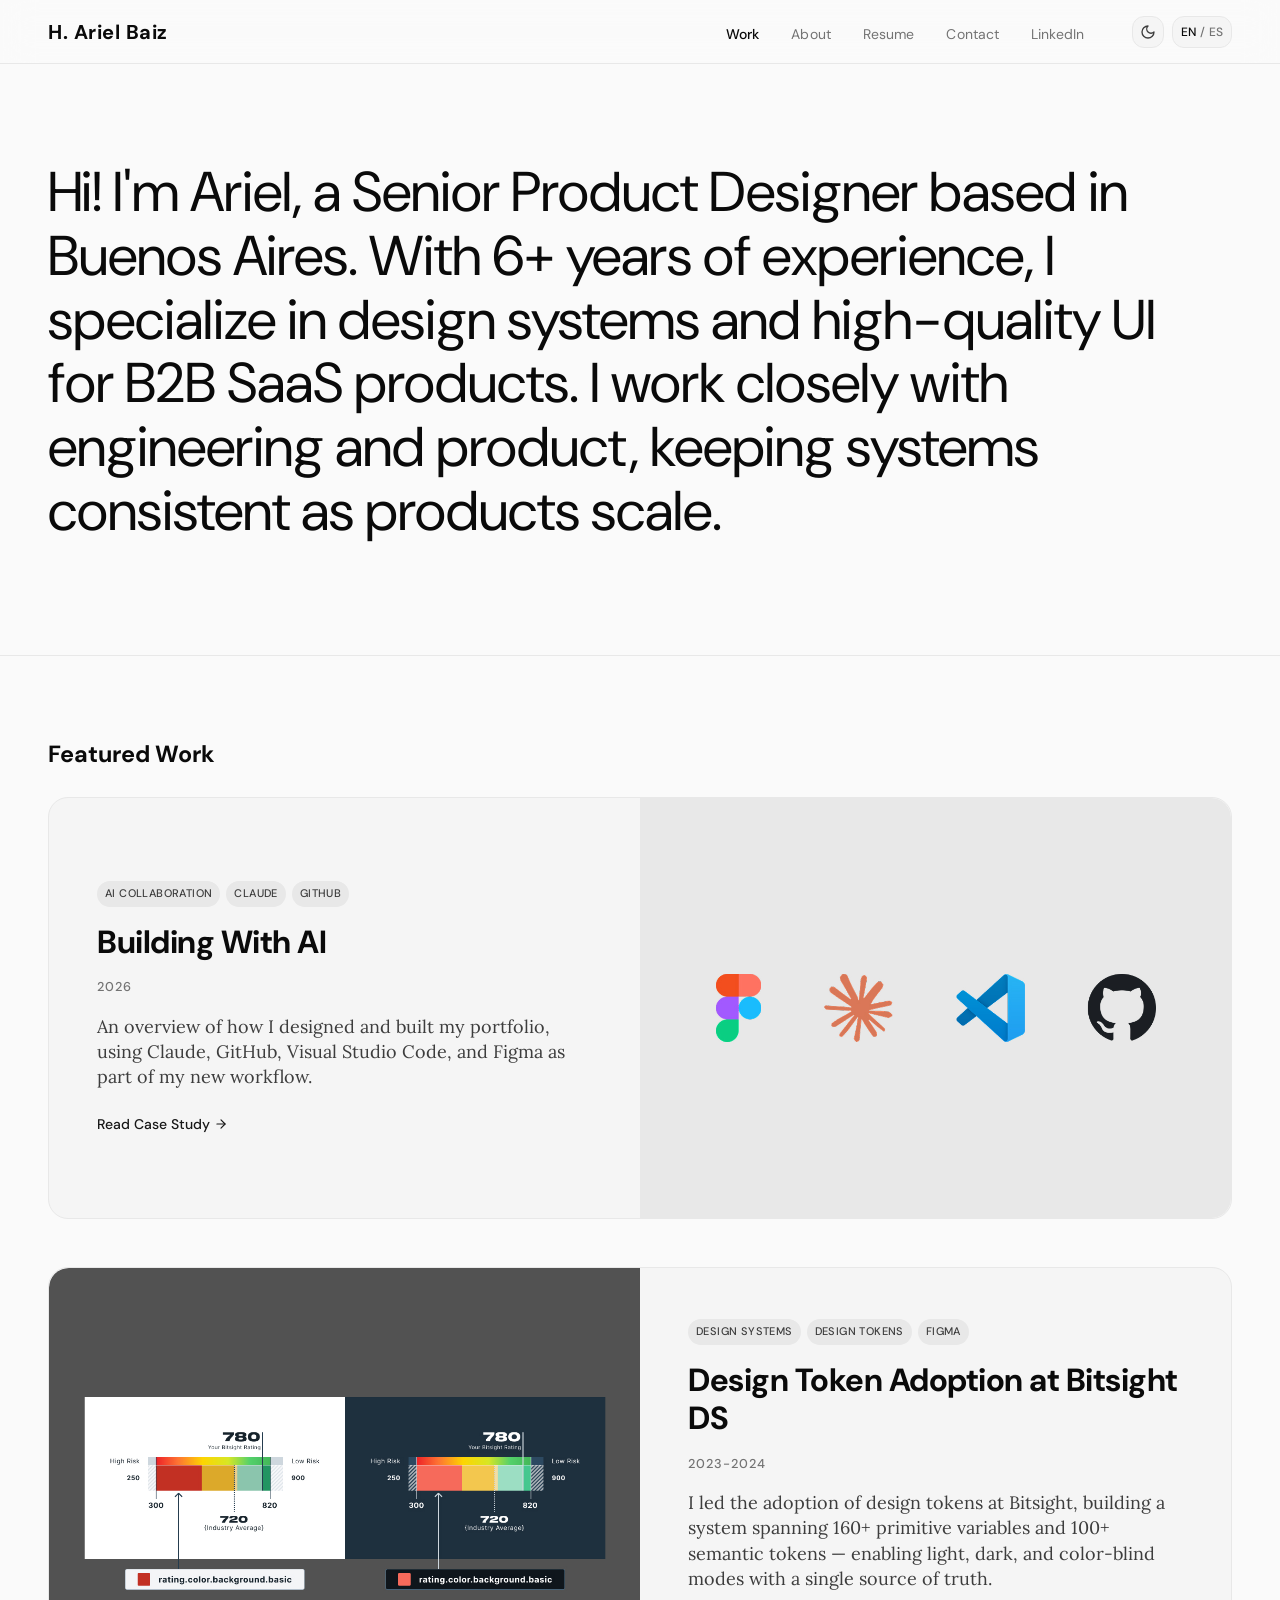
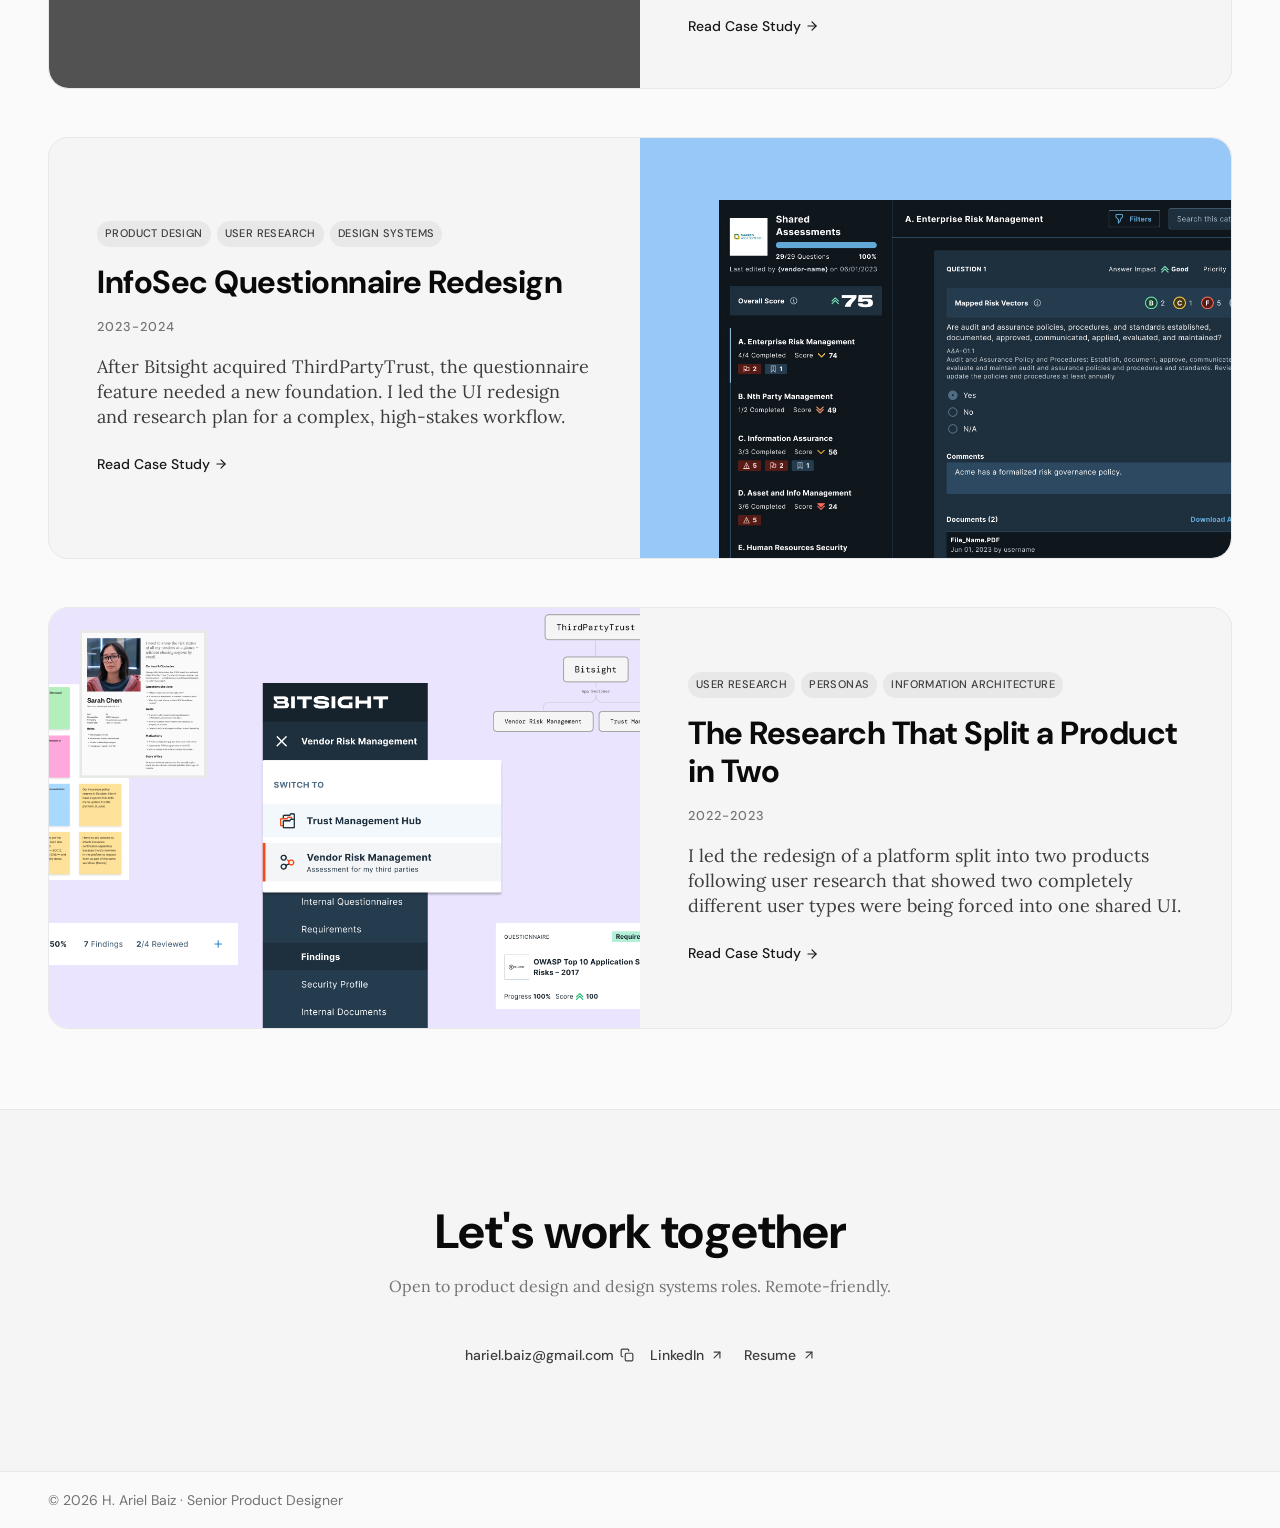
==== commit 30ff7848: "v1.3.2 — SEO pass (meta/OG/JSON-LD/sitemap), hero intro rewrite, color contrast tweaks" ====
--- a/index.html
+++ b/index.html
@@ -1,5 +1,5 @@
 <!DOCTYPE html>
-<html lang="en" data-i18n-title="meta.title.index">
+<html lang="en" data-i18n-title="meta.title.index" data-i18n-desc="meta.desc.index">
 <head>
   <meta charset="UTF-8"/>
   <link rel="stylesheet" href="css/tokens.css"/>
@@ -7,7 +7,48 @@
   <link rel="stylesheet" href="css/landing.css"/>
   <link rel="icon" href="images/favicon.ico"/>
   <meta name="viewport" content="width=device-width, initial-scale=1.0"/>
-  <title>Hariel Baiz — Product Designer</title>
+  <title>Hariel Baiz — Senior Product Designer</title>
+  <meta name="description" content="Ariel Baiz is a Senior Product Designer in Buenos Aires specializing in design systems and B2B SaaS UI. Case studies on design tokens, UX research, and AI-assisted design."/>
+  <link rel="canonical" href="https://harielbaiz.com/"/>
+
+  <!-- Open Graph -->
+  <meta property="og:type" content="website"/>
+  <meta property="og:site_name" content="Hariel Baiz — Portfolio"/>
+  <meta property="og:title" content="Hariel Baiz — Senior Product Designer"/>
+  <meta property="og:description" content="Ariel Baiz is a Senior Product Designer in Buenos Aires specializing in design systems and B2B SaaS UI. Case studies on design tokens, UX research, and AI-assisted design."/>
+  <meta property="og:url" content="https://harielbaiz.com/"/>
+  <meta property="og:image" content="https://harielbaiz.com/images/cs-portfolio-cover.jpg"/>
+  <meta property="og:image:width" content="1440"/>
+  <meta property="og:image:height" content="800"/>
+  <meta property="og:locale" content="en_US"/>
+  <meta property="og:locale:alternate" content="es_ES"/>
+
+  <!-- Twitter Card -->
+  <meta name="twitter:card" content="summary_large_image"/>
+  <meta name="twitter:title" content="Hariel Baiz — Senior Product Designer"/>
+  <meta name="twitter:description" content="Ariel Baiz is a Senior Product Designer in Buenos Aires specializing in design systems and B2B SaaS UI. Case studies on design tokens, UX research, and AI-assisted design."/>
+  <meta name="twitter:image" content="https://harielbaiz.com/images/cs-portfolio-cover.jpg"/>
+
+  <!-- Structured data -->
+  <script type="application/ld+json">
+{
+  "@context": "https://schema.org",
+  "@type": "Person",
+  "name": "Hariel Baiz",
+  "alternateName": "H. Ariel Baiz",
+  "jobTitle": "Senior Product Designer",
+  "url": "https://harielbaiz.com/",
+  "image": "https://harielbaiz.com/images/cs-portfolio-cover.jpg",
+  "sameAs": [
+    "https://www.linkedin.com/in/hariel-baiz"
+  ],
+  "worksFor": {
+    "@type": "Organization",
+    "name": "Bitsight"
+  },
+  "description": "Senior Product Designer specializing in design systems and UI for B2B SaaS products."
+}
+  </script>
     <script type="text/javascript">
         (function(c,l,a,r,i,t,y){
             c[a]=c[a]||function(){(c[a].q=c[a].q||[]).push(arguments)};
@@ -48,7 +89,7 @@
 <!-- ── HERO — single column, no stack ── -->
 <section class="hero">
   <div>
-    <h1 class="fade-in" data-i18n="hero.intro">I'm Ariel, a Senior Product Designer based in Buenos Aires, specializing in design systems and high-quality UI for B2B SaaS products. With 6+ years of experience, I work in close partnership with engineering and product to build user-centered systems that stay coherent as products grow.</h1>
+    <h1 class="fade-in" data-i18n="hero.intro">Hi! I'm Ariel, a Senior Product Designer based in Buenos Aires. With 6+ years of experience, I specialize in design systems and high-quality UI for B2B SaaS products. I work closely with engineering and product, keeping systems consistent as products scale.</h1>
   </div>
 </section>
 
--- a/css/base.css
+++ b/css/base.css
@@ -42,10 +42,10 @@
 /* Logo — Space Grotesk Bold 18px */
 .nav-name {
   font-family: var(--f-display);
-  font-weight: 500;
+  font-weight: 700;
   font-size: 20px;
   line-height: 1;
-  letter-spacing: 1px;
+  letter-spacing: .5px;
   color: var(--text);
   text-decoration: none;
   white-space: nowrap;
@@ -308,7 +308,7 @@
   border-radius: none;
   border:none;
   background: transparent;
-  color: var(--text-on-inverse-2);
+  color: var(--text-2);
   cursor: pointer;
   padding: 0;
   transition: border-color 0.15s, color 0.15s;
@@ -335,14 +335,14 @@
   font-weight: 500;
   font-size: 14px;
   line-height: 20px;
-  color: var(--text-on-inverse-2);
+  color: var(--text-2);
   text-decoration: none;
   padding: 10px 4px;
   cursor: pointer;
   transition: color 0.15s;
 }
 .btn-text-dark:hover {
-  color: var(--text-on-inverse);
+  color: var(--text);
   text-decoration: underline;
   text-underline-offset: 3px;
 }
@@ -419,20 +419,20 @@
 
 /* ── FOOTER ─────────────────────────────────────────────── */
 footer {
-  background: var(--bg-inverse);
+  background: var(--bg-subtle);
   padding: 20px 48px;
   display: flex;
   align-items: center;
   justify-content: space-between;
   gap: 16px;
-  border-top: 1px solid var(--border-on-inverse);
+  border-top: 1px solid var(--border);
 }
 footer p,
 footer a {
   font-family: var(--f-ui);
   font-size: 14px;
   line-height: 16px;
-  color: var(--text-on-inverse);
+  color: var(--text-3);
   text-decoration: none;
 }
 footer a {
@@ -505,3 +505,18 @@
   .nav-links .nav-cta { width: 100%; padding: 12px 0; }
   footer { padding: 24px; flex-direction: column; text-align: center; }
 }
+
+/* Visually hidden but accessible to screen readers / SEO crawlers.
+   Used for headings that establish document structure (e.g. a page's
+   sole <h1>) without changing the visual design. */
+.sr-only {
+  position: absolute;
+  width: 1px;
+  height: 1px;
+  padding: 0;
+  margin: -1px;
+  overflow: hidden;
+  clip: rect(0, 0, 0, 0);
+  white-space: nowrap;
+  border: 0;
+}
--- a/css/landing.css
+++ b/css/landing.css
@@ -44,7 +44,7 @@
   font-weight: 400;
   font-size: clamp(2.5rem, 4.5vw, 56px);
   line-height: 1.14;
-  letter-spacing: -1px;
+  letter-spacing: 0px;
   color: var(--text);
   margin-bottom: 32px;
 }
@@ -229,7 +229,7 @@
 
 /* ── CONTACT ────────────────────────────────────────────── */
 .contact-dark {
-  background: var(--bg-inverse);
+  background: var(--bg-muted);
   padding: 96px 48px;
   text-align: center;
   transition: background 0.25s ease;
@@ -241,7 +241,7 @@
   font-size: clamp(2rem, 4vw, 48px);
   line-height: 1.1;
   letter-spacing: 0px;
-  color: var(--text-on-inverse);
+  color: var(--text);
   margin-bottom: 14px;
 }
 .contact-dark h2 em { font-style: italic; }
@@ -250,7 +250,7 @@
   font-family: var(--f-body);
   font-size: 16px;
   line-height: 26px;
-  color: var(--text-on-inverse-2);
+  color: var(--text-3);
   margin-bottom: 36px;
 }
 
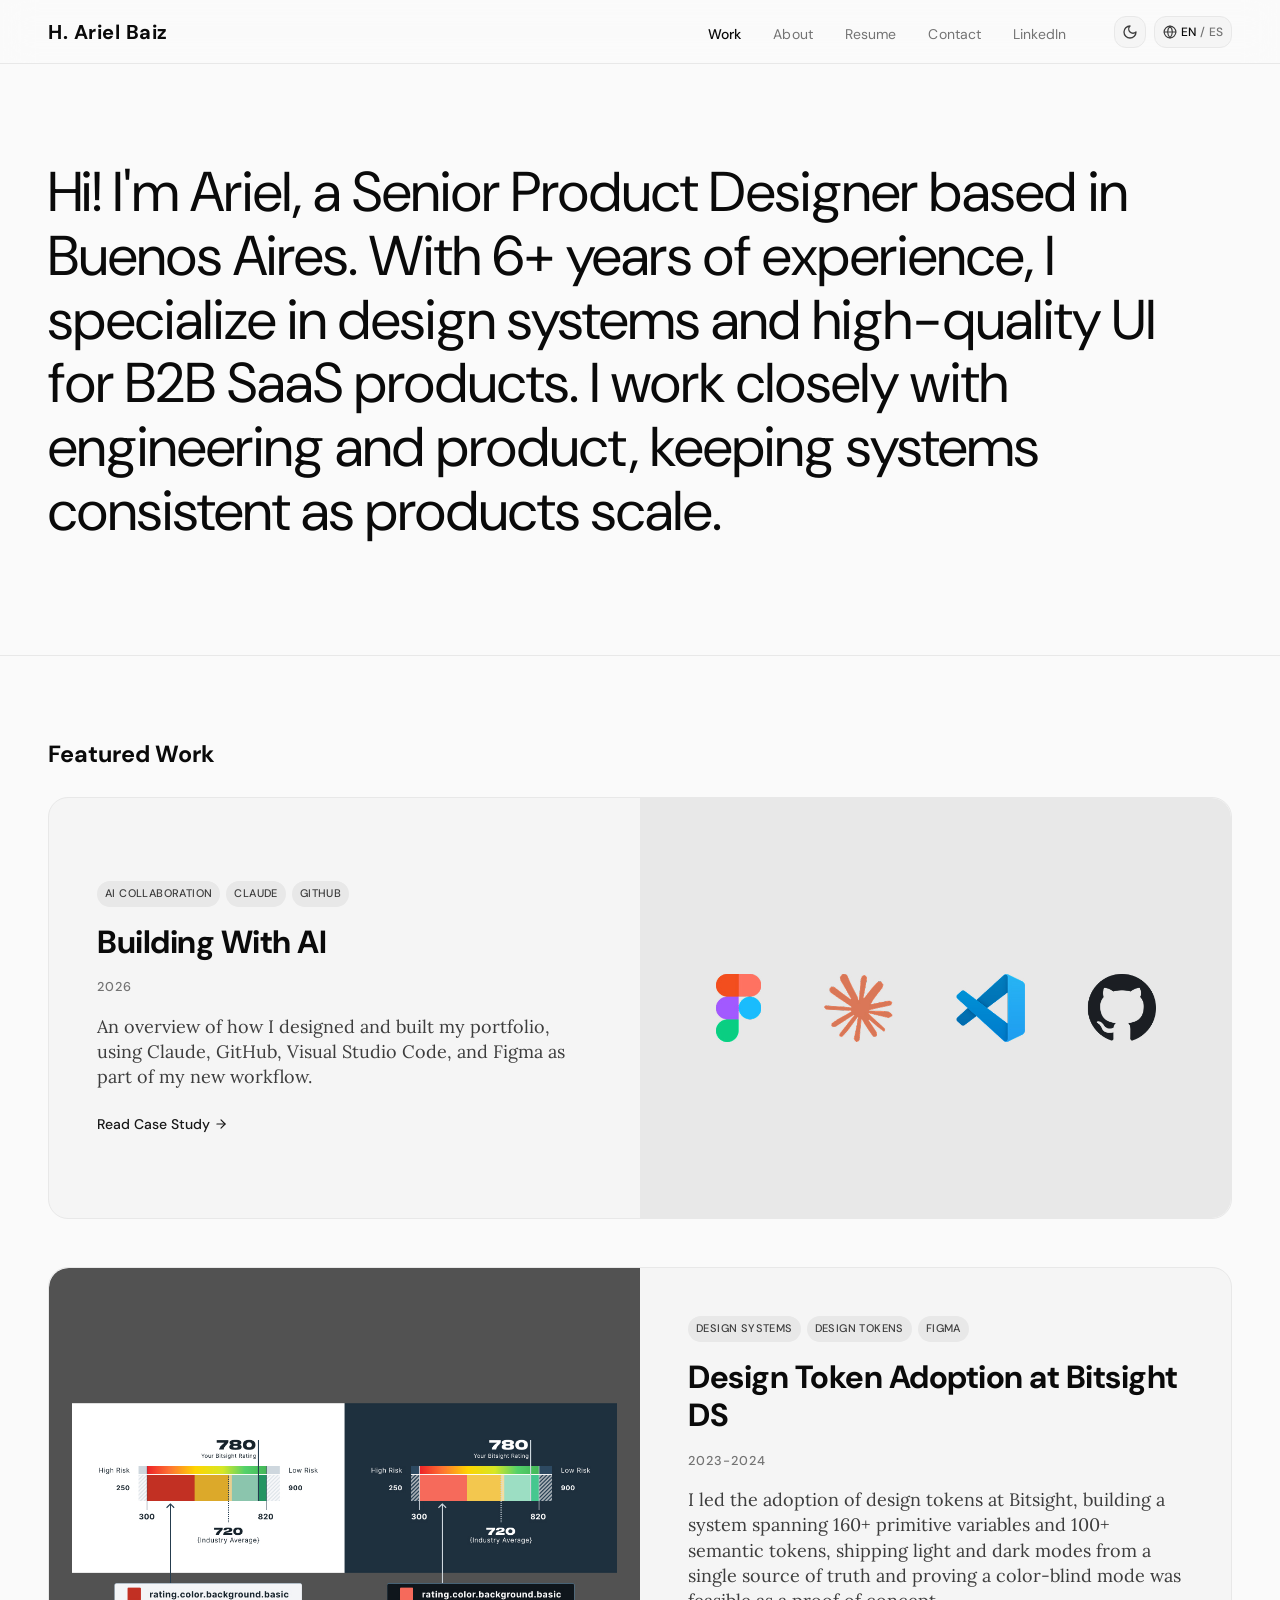
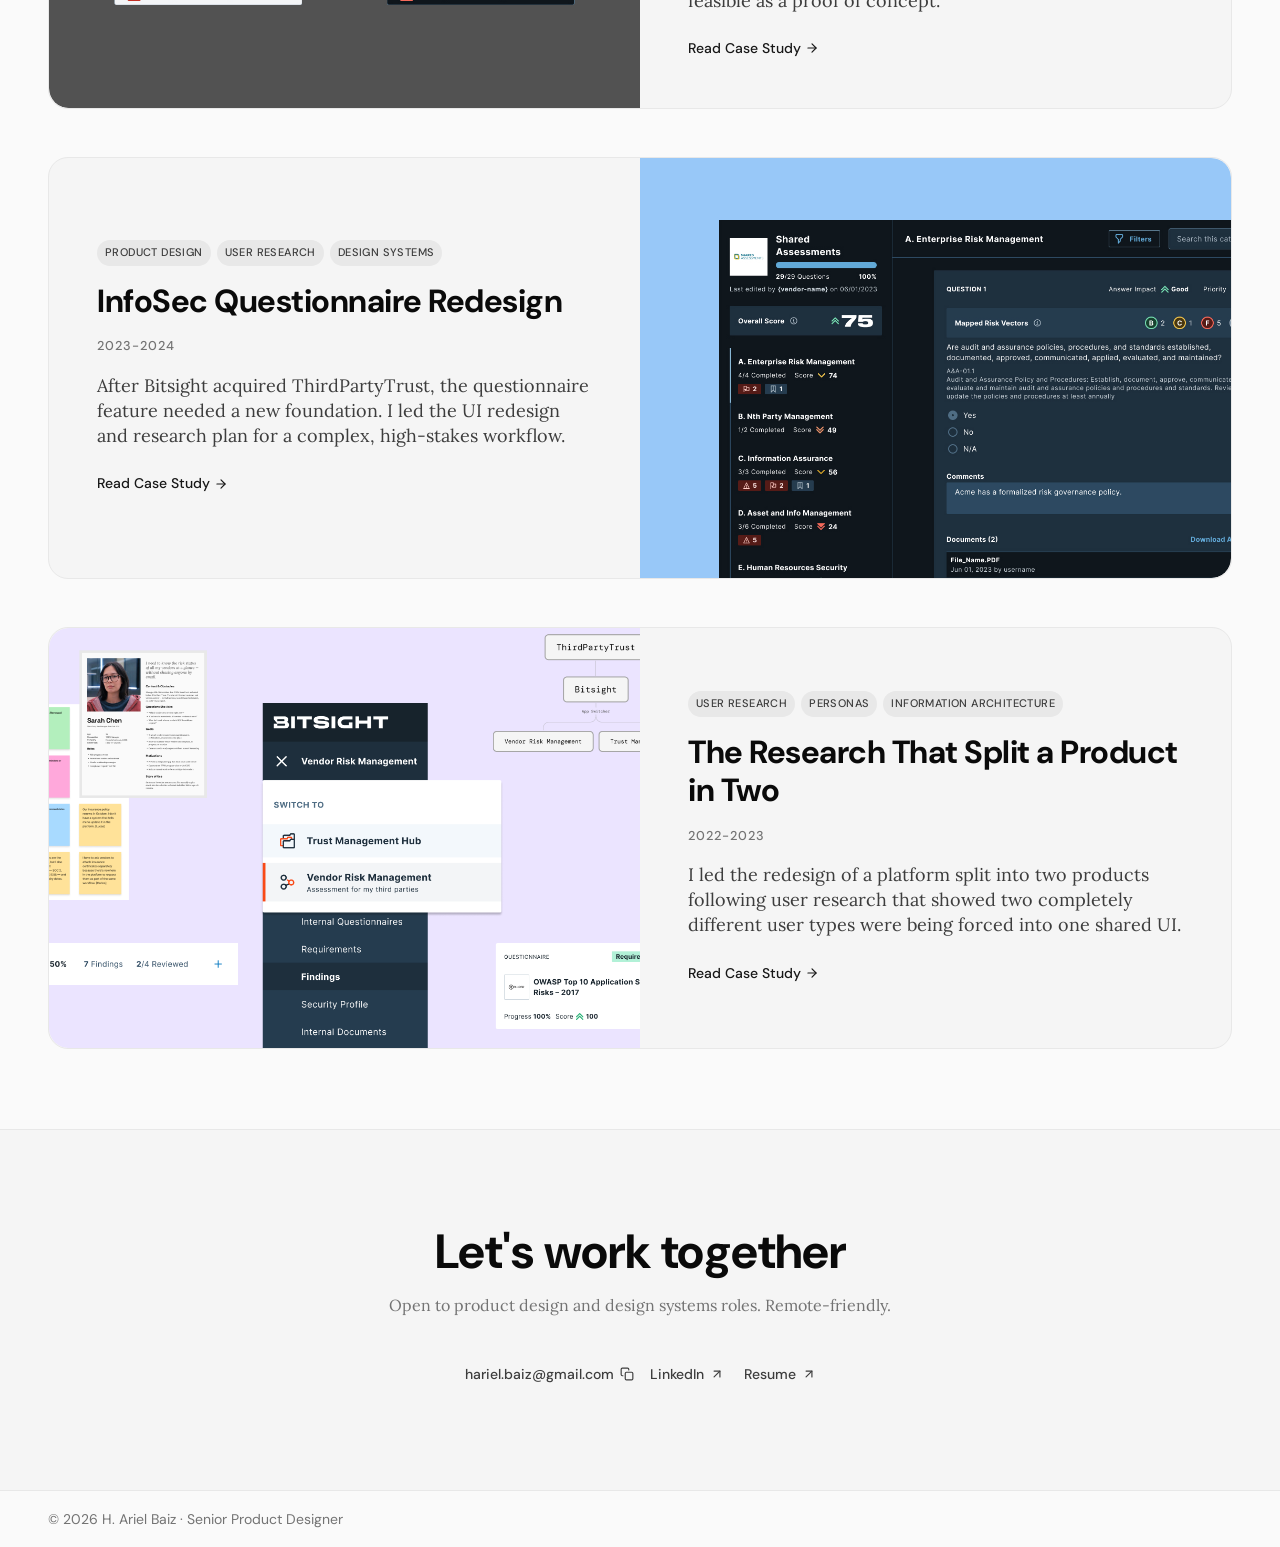
==== commit dbea923a: "v1.3.4 — design tokens CS revision (hero title/outcomes copy rewrite, ES sync, colon-tic cleanup), h" ====
--- a/index.html
+++ b/index.html
@@ -77,6 +77,7 @@
       <span class="icon-sun"><svg width="16" height="16" viewBox="0 0 24 24" fill="none" stroke="currentColor" stroke-width="2" stroke-linecap="round" stroke-linejoin="round"><circle cx="12" cy="12" r="4"/><path d="M12 2v2"/><path d="M12 20v2"/><path d="m4.93 4.93 1.41 1.41"/><path d="m17.66 17.66 1.41 1.41"/><path d="M2 12h2"/><path d="M20 12h2"/><path d="m6.34 17.66-1.41 1.41"/><path d="m19.07 4.93-1.41 1.41"/></svg></span>
     </button>
     <button class="lang-toggle" aria-label="Toggle language">
+      <svg class="lang-icon" width="14" height="14" viewBox="0 0 24 24" fill="none" stroke="currentColor" stroke-width="2" stroke-linecap="round" stroke-linejoin="round"><circle cx="12" cy="12" r="10"/><line x1="2" y1="12" x2="22" y2="12"/><path d="M12 2a15.3 15.3 0 0 1 4 10 15.3 15.3 0 0 1-4 10 15.3 15.3 0 0 1-4-10 15.3 15.3 0 0 1 4-10z"/></svg>
       <span class="lang-active">EN</span><span class="lang-sep">/</span><span class="lang-label">ES</span>
     </button>
     <button class="nav-toggle" aria-label="Toggle menu" aria-expanded="false">
@@ -136,7 +137,7 @@
         </div>
         <h3 class="case-row__title" data-i18n="work.cs1.title">Design Token Adoption at Bitsight DS</h3>
         <span class="case-row__period" data-i18n="work.cs1.period">2023-2024</span>
-        <p class="case-row__desc" data-i18n="work.cs1.desc">I led the adoption of design tokens at Bitsight, building a system spanning 160+ primitive variables and 100+ semantic tokens — enabling light, dark, and color-blind modes with a single source of truth.</p>
+        <p class="case-row__desc" data-i18n="work.cs1.desc">I led the adoption of design tokens at Bitsight, building a system spanning 160+ primitive variables and 100+ semantic tokens, shipping light and dark modes from a single source of truth and proving a color-blind mode was feasible as a proof of concept.</p>
         <span class="case-row__cta"><span data-i18n="card.cta">Read Case Study</span> <svg width="14" height="14" viewBox="0 0 24 24" fill="none" stroke="currentColor" stroke-width="2" stroke-linecap="round" stroke-linejoin="round"><path d="M5 12h14"/><path d="m12 5 7 7-7 7"/></svg></span>
       </div>
     </a>
--- a/css/base.css
+++ b/css/base.css
@@ -1,522 +1,527 @@
-/*
- * base.css
- * ─────────────────────────────────────────────────────────
- * Reset · Nav · Footer · Buttons · Chips · Utilities
- * Shared by every page in the portfolio
- * ─────────────────────────────────────────────────────────
- */
-
-/* ── RESET ─────────────────────────────────────────────── */
-*, *::before, *::after { box-sizing: border-box; margin: 0; padding: 0; }
-html { scroll-behavior: smooth; overflow-x: hidden; }
-img, video { max-width: 100%; display: block; }
-
-/* ── BASE ──────────────────────────────────────────────── */
-body {
-  font-family: var(--f-ui);
-  font-size: 20px;
-  background: var(--bg-subtle);
-  color: var(--text);
-  line-height: 1.6;
-  -webkit-font-smoothing: antialiased;
-  transition: background-color 0.25s ease, color 0.25s ease;
-}
-
-/* ── NAV ───────────────────────────────────────────────── */
-nav {
-  position: sticky;
-  top: 0;
-  z-index: 100;
-  background: var(--bg-opacity);
-  backdrop-filter: blur(16px);
-  -webkit-backdrop-filter: blur(16px);
-  border-bottom: 1px solid var(--nav-border);
-  height: 64px;
-  padding: 0 48px;
-  display: flex;
-  align-items: center;
-  justify-content: space-between;
-  gap: 32px;
-}
-
-/* Logo — Space Grotesk Bold 18px */
-.nav-name {
-  font-family: var(--f-display);
-  font-weight: 700;
-  font-size: 20px;
-  line-height: 1;
-  letter-spacing: .5px;
-  color: var(--text);
-  text-decoration: none;
-  white-space: nowrap;
-  flex-shrink: 0;
-}
-
-.nav-links {
-  display: flex;
-  gap: 32px;
-  list-style: none;
-  flex: 1;
-  justify-content: flex-end;
-  margin-right: 16px;
-}
-
-/* Nav/Default — DM Sans Regular 14px */
-.nav-links a {
-  font-family: var(--f-ui);
-  font-size: 14px;
-  font-weight: 400;
-  line-height: 20px;
-  letter-spacing: 0.1px;
-  color: var(--nav-text);
-  text-decoration: none;
-  transition: color 0.15s;
-  display: inline-flex;
-  align-items: center;
-  gap: 4px;
-}
-.nav-links a:hover,
-.nav-links a[aria-current="page"] {
-  /* Nav/Active — DM Sans Medium */
-  font-weight: 500;
-  color: var(--nav-link);
-}
-
-/* Contact CTA — DM Sans Medium 14px brand */
-.nav-cta {
-  font-family: var(--f-ui);
-  font-weight: 400;
-  font-size: 14px;
-  line-height: 20px;
-  letter-spacing: 0.1px;
-  color: var(--nav-text);
-  text-decoration: none;
-  white-space: nowrap;
-  flex-shrink: 0;
-  transition: opacity 0.15s;
-}
-.nav-cta:hover { 
-  font-weight: 500; 
-  color: var(--nav-link);
-}
-
-/* ── NAV CONTROLS (theme + lang) ────────────────────────── */
-.nav-controls {
-  display: flex;
-  align-items: center;
-  gap: 8px;
-  flex-shrink: 0;
-}
-
-/* Theme toggle button */
-.theme-toggle {
-  width: 32px;
-  height: 32px;
-  border-radius: var(--r-md);
-  border: 1px solid var(--border);
-  background: var(--bg-muted);
-  color: var(--text-2);
-  cursor: pointer;
-  display: flex;
-  align-items: center;
-  justify-content: center;
-  font-size: 15px;
-  transition: background 0.15s, border-color 0.15s, color 0.15s;
-  padding: 0;
-  line-height: 1;
-}
-.theme-toggle:hover {
-  background: var(--bg-subtle);
-  border-color: var(--border-mid);
-  color: var(--text);
-}
-/* Icon swap via data-theme on <html> */
-.theme-toggle .icon-sun  { display: none; }
-.theme-toggle .icon-moon { display: block; }
-[data-theme="dark"] .theme-toggle .icon-sun  { display: block; }
-[data-theme="dark"] .theme-toggle .icon-moon { display: none; }
-.theme-toggle .icon-sun svg,
-.theme-toggle .icon-moon svg { width: 16px; height: 16px; display: block; }
-
-/* Language toggle button (EN / ES) */
-.lang-toggle {
-  height: 32px;
-  border-radius: var(--r-md);
-  border: 1px solid var(--border);
-  background: var(--bg-muted);
-  color: var(--text-2);
-  cursor: pointer;
-  display: flex;
-  align-items: center;
-  gap: 4px;
-  font-family: 'DM Sans', sans-serif;
-  font-size: 12px;
-  font-weight: 500;
-  padding: 0 8px;
-  line-height: 1;
-  transition: background 0.15s, border-color 0.15s, color 0.15s;
-}
-.lang-toggle:hover {
-  background: var(--bg-subtle);
-  border-color: var(--border-mid);
-  color: var(--text);
-}
-.lang-toggle .lang-active {
-  color: var(--text);
-}
-.lang-toggle .lang-sep {
-  color: var(--text-3);
-}
-.lang-toggle .lang-label {
-  color: var(--text-3);
-}
-
-/* Mobile nav toggle (hamburger) — hidden on desktop, shown below 640px */
-.nav-toggle {
-  display: none;
-  width: 32px;
-  height: 32px;
-  border-radius: var(--r-md);
-  border: 1px solid var(--border);
-  background: var(--bg-muted);
-  color: var(--text-2);
-  cursor: pointer;
-  align-items: center;
-  justify-content: center;
-  padding: 0;
-  line-height: 1;
-  transition: background 0.15s, border-color 0.15s, color 0.15s;
-}
-.nav-toggle:hover {
-  background: var(--bg-subtle);
-  border-color: var(--border-mid);
-  color: var(--text);
-}
-.nav-toggle svg { width: 18px; height: 18px; display: block; }
-.nav-toggle .icon-close { display: none; }
-.nav-toggle.is-open .icon-menu  { display: none; }
-.nav-toggle.is-open .icon-close { display: block; }
-
-/* ── DIVIDER ────────────────────────────────────────────── */
-.divider {
-  height: 1px;
-  background: var(--border);
-}
-
-/* ── BUTTONS ────────────────────────────────────────────── */
-
-/* Button/MD — DM Sans Medium 14px/20px */
-.btn-primary {
-  display: inline-flex;
-  align-items: center;
-  gap: 6px;
-  font-family: var(--f-ui);
-  font-weight: 500;
-  font-size: 14px;
-  line-height: 20px;
-  letter-spacing: 0.1px;
-  color: #fff;
-  background: var(--brand-fill);
-  padding: 10px 20px;
-  border-radius: var(--r-md);
-  border: none;
-  text-decoration: none;
-  cursor: pointer;
-  transition: background 0.15s, transform 0.15s;
-  white-space: nowrap;
-}
-.btn-primary:hover {
-  background: var(--brand-fill-hover);
-  transform: translateY(-1px);
-}
-
-.btn-secondary {
-  display: inline-flex;
-  align-items: center;
-  gap: 6px;
-  font-family: var(--f-ui);
-  font-weight: 500;
-  font-size: 14px;
-  line-height: 20px;
-  letter-spacing: 0.1px;
-  color: var(--text);
-  background: transparent;
-  border: 1px solid var(--border-mid);
-  padding: 10px 20px;
-  border-radius: var(--r-md);
-  text-decoration: none;
-  cursor: pointer;
-  transition: border-color 0.15s, color 0.15s, transform 0.15s;
-  white-space: nowrap;
-}
-.btn-secondary:hover {
-  border-color: var(--border-str);
-  transform: translateY(-1px);
-}
-
-/* Used on dark background (contact section) */
-.btn-white {
-  display: inline-flex;
-  align-items: center;
-  gap: 8px;
-  font-family: var(--f-ui);
-  font-weight: 500;
-  font-size: 14px;
-  line-height: 20px;
-  color: var(--text-on-inverse);
-  background: var(--bg-inverse);
-  padding: 10px 22px;
-  border-radius: var(--r-md);
-  border: none;
-  text-decoration: none;
-  cursor: pointer;
-  transition: opacity 0.15s;
-}
-.btn-white:hover { opacity: 0.88; }
-
-.btn-ghost-dark {
-  display: inline-flex;
-  align-items: center;
-  gap: 8px;
-  font-family: var(--f-ui);
-  font-weight: 500;
-  font-size: 14px;
-  line-height: 20px;
-  color: var(--text-on-inverse);
-  border: 1px solid var(--border-on-inverse);
-  padding: 10px 22px;
-  border-radius: var(--r-md);
-  text-decoration: none;
-  cursor: pointer;
-  background: transparent;
-  transition: border-color 0.15s;
-}
-.btn-ghost-dark:hover { border-color: var(--text-on-inverse); }
-
-/* Email + copy-to-clipboard button, sits next to the email pill in .contact-dark */
-.email-copy-group {
-  display: inline-flex;
-  align-items: center;
-  gap: 2px;
-}
-.copy-btn {
-  width: auto;
-  height: auto;
-  display: inline-flex;
-  align-items: center;
-  justify-content: center;
-  border-radius: none;
-  border:none;
-  background: transparent;
-  color: var(--text-2);
-  cursor: pointer;
-  padding: 0;
-  transition: border-color 0.15s, color 0.15s;
-}
-.copy-btn:hover {
-  border-color: var(--text-on-inverse);
-  color: var(--text-on-inverse);
-}
-.copy-btn svg { width: 14px; height: 14px; display: block; }
-.copy-btn .icon-check { display: none; }
-.copy-btn.is-copied .icon-copy  { display: none; }
-.copy-btn.is-copied .icon-check { display: block; }
-.copy-btn.is-copied {
-  border-color: var(--text-on-inverse);
-  color: var(--text-on-inverse);
-}
-
-/* Plain text button — no border/fill, for secondary links on dark backgrounds */
-.btn-text-dark {
-  display: inline-flex;
-  align-items: center;
-  gap: 6px;
-  font-family: var(--f-ui);
-  font-weight: 500;
-  font-size: 14px;
-  line-height: 20px;
-  color: var(--text-2);
-  text-decoration: none;
-  padding: 10px 4px;
-  cursor: pointer;
-  transition: color 0.15s;
-}
-.btn-text-dark:hover {
-  color: var(--text);
-  text-decoration: underline;
-  text-underline-offset: 3px;
-}
-
-/* ── CHIPS / TAGS ───────────────────────────────────────── */
-
-/* Filled brand tag (cards, hero chips) */
-.chip, .card-tag, .tag {
-  display: inline-flex;
-  align-items: center;
-  font-family: var(--f-ui);
-  font-size: 11px;
-  font-weight: 500;
-  letter-spacing: .4px;
-  color: var(--text-2);
-  background: var(--brand-tag-bg);
-  padding: 4px 8px;
-  border-radius: var(--r-pill);
-  white-space: nowrap;
-  text-transform: uppercase;
-}
-
-/* Outline chip variant */
-.chip.outline {
-  background: transparent;
-  color: var(--text-3);
-  border: 1px solid var(--border-mid);
-}
-
-/* ── TESTIMONIALS ───────────────────────────────────────────
-   Shared across case studies and about.html — single source
-   so the two stop drifting out of sync with each other. */
-.testimonial-card { margin: 3rem 0 5rem; }
-.testimonial-quote { font-family: var(--f-body); font-size: 2.5rem; line-height: 1.25; color: var(--text); margin-bottom: 1.3rem; }
-.quote-icon {
-  margin-bottom: .5rem;
-  width: 3rem;
-  color: var(--text-on-inverse-2);
-}
-.quote-icon svg { width: 100%; height: auto; }
-.testimonial-quote code { font-family: var(--f-mono); font-size: 0.85em; background: var(--bg-muted); padding: 0.1em 0.4em; border-radius: var(--r-sm); color: var(--text-2); font-style: normal; }
-.testimonial-meta { display: flex; flex-direction: row; gap: 8px; }
-.t-role   { font-family: var(--f-ui); font-size: 1rem; font-weight: 600; color: var(--text); white-space: nowrap; flex-shrink: 0; }
-.t-moment { font-family: var(--f-ui); font-size: 1rem; color: var(--text-3); }
-
-/* Word-by-word reveal — as if the person were speaking the quote */
-.tq-word {
-  display: inline-block;
-  opacity: 0;
-  transform: translateY(6px);
-  transition: opacity 0.4s ease, transform 0.4s ease;
-}
-.testimonial-card.is-talking .tq-word {
-  opacity: 1;
-  transform: translateY(0);
-}
-@media (prefers-reduced-motion: reduce) {
-  .tq-word { transition: none; opacity: 1; transform: none; }
-}
-
-/* Simple quote variant — plain italic quote + cite, no icon/word-reveal */
-.testimonial { background: var(--surface-feature); border: 1px solid var(--border); border-radius: var(--r-md); padding: 1.5rem; margin: 2rem 0; }
-.testimonial p { font-family: var(--f-body); font-style: italic; font-size: 1rem; color: var(--text); margin-bottom: 0.75rem; }
-.testimonial cite { font-family: var(--f-ui); font-size: 0.82rem; color: var(--text-3); font-style: normal; }
-
-@media (max-width: 1024px) {
-  .testimonial-quote { font-size: 2.2rem; }
-}
-@media (max-width: 480px) {
-  .testimonial-quote { font-size: 1.8rem; }
-  .quote-icon { width: 2.5rem; }
-  .t-role, .t-moment { font-size: 0.8rem; }
-}
-
-/* ── FOOTER ─────────────────────────────────────────────── */
-footer {
-  background: var(--bg-subtle);
-  padding: 20px 48px;
-  display: flex;
-  align-items: center;
-  justify-content: space-between;
-  gap: 16px;
-  border-top: 1px solid var(--border);
-}
-footer p,
-footer a {
-  font-family: var(--f-ui);
-  font-size: 14px;
-  line-height: 16px;
-  color: var(--text-3);
-  text-decoration: none;
-}
-footer a {
-  display: inline-flex;
-  align-items: center;
-  gap: 4px;
-}
-footer a:hover { font-weight: 600; }
-
-/* ── ANIMATIONS ─────────────────────────────────────────── */
-@keyframes fadeUp {
-  from { opacity: 0; transform: translateY(14px); }
-  to   { opacity: 1; transform: none; }
-}
-
-/* Triggered on load (hero elements) */
-.js .fade-in {
-  opacity: 0;
-  animation: fadeUp 0.55s ease both;
-}
-.fade-in:nth-child(1) { animation-delay: 0.0s; }
-.fade-in:nth-child(2) { animation-delay: 0.1s; }
-.fade-in:nth-child(3) { animation-delay: 0.2s; }
-.fade-in:nth-child(4) { animation-delay: 0.3s; }
-.fade-in:nth-child(5) { animation-delay: 0.4s; }
-
-/* Triggered on scroll (IntersectionObserver in site.js) */
-/* Only hide .reveal when JS has loaded — content always visible without JS */
-.js .reveal {
-  opacity: 0;
-  transform: translateY(16px);
-  transition: opacity 0.5s ease, transform 0.5s ease;
-}
-.js .reveal.visible {
-  opacity: 1;
-  transform: none;
-}
-
-/* Respect reduced motion */
-@media (prefers-reduced-motion: reduce) {
-  .fade-in { animation: none; opacity: 1; }
-  .reveal  { transition: none; opacity: 1; transform: none; }
-}
-
-/* ── RESPONSIVE SHARED ─────────────────────────────────── */
-@media (max-width: 1024px) {
-  nav { padding: 0 32px; }
-  footer { padding: 20px 32px; }
-}
-@media (max-width: 640px) {
-  nav { padding: 0 24px; gap: 16px; }
-  .nav-toggle { display: flex; }
-  .nav-links {
-    display: none;
-    position: absolute;
-    top: 64px;
-    left: 0;
-    right: 0;
-    flex-direction: column;
-    align-items: flex-start;
-    gap: 0;
-    background: var(--bg-subtle);
-    border-bottom: 1px solid var(--nav-border);
-    padding: 8px 16px 16px;
-    margin: 0;
-  }
-  .nav-links.is-open { display: flex; }
-  .nav-links li { width: 100%; }
-  .nav-links a,
-  .nav-links .nav-cta { width: 100%; padding: 12px 0; }
-  footer { padding: 24px; flex-direction: column; text-align: center; }
-}
-
-/* Visually hidden but accessible to screen readers / SEO crawlers.
-   Used for headings that establish document structure (e.g. a page's
-   sole <h1>) without changing the visual design. */
-.sr-only {
-  position: absolute;
-  width: 1px;
-  height: 1px;
-  padding: 0;
-  margin: -1px;
-  overflow: hidden;
-  clip: rect(0, 0, 0, 0);
-  white-space: nowrap;
-  border: 0;
-}
+/*
+ * base.css
+ * ─────────────────────────────────────────────────────────
+ * Reset · Nav · Footer · Buttons · Chips · Utilities
+ * Shared by every page in the portfolio
+ * ─────────────────────────────────────────────────────────
+ */
+
+/* ── RESET ─────────────────────────────────────────────── */
+*, *::before, *::after { box-sizing: border-box; margin: 0; padding: 0; }
+html { scroll-behavior: smooth; overflow-x: hidden; }
+img, video { max-width: 100%; display: block; }
+
+/* ── BASE ──────────────────────────────────────────────── */
+body {
+  font-family: var(--f-ui);
+  font-size: 20px;
+  background: var(--bg-subtle);
+  color: var(--text);
+  line-height: 1.6;
+  -webkit-font-smoothing: antialiased;
+  transition: background-color 0.25s ease, color 0.25s ease;
+}
+
+/* ── NAV ───────────────────────────────────────────────── */
+nav {
+  position: sticky;
+  top: 0;
+  z-index: 100;
+  background: var(--bg-opacity);
+  backdrop-filter: blur(16px);
+  -webkit-backdrop-filter: blur(16px);
+  border-bottom: 1px solid var(--nav-border);
+  height: 64px;
+  padding: 0 48px;
+  display: flex;
+  align-items: center;
+  justify-content: space-between;
+  gap: 32px;
+}
+
+/* Logo — Space Grotesk Bold 18px */
+.nav-name {
+  font-family: var(--f-display);
+  font-weight: 700;
+  font-size: 20px;
+  line-height: 1;
+  letter-spacing: .5px;
+  color: var(--text);
+  text-decoration: none;
+  white-space: nowrap;
+  flex-shrink: 0;
+}
+
+.nav-links {
+  display: flex;
+  gap: 32px;
+  list-style: none;
+  flex: 1;
+  justify-content: flex-end;
+  margin-right: 16px;
+}
+
+/* Nav/Default — DM Sans Regular 14px */
+.nav-links a {
+  font-family: var(--f-ui);
+  font-size: 14px;
+  font-weight: 400;
+  line-height: 20px;
+  letter-spacing: 0.1px;
+  color: var(--nav-text);
+  text-decoration: none;
+  transition: color 0.15s;
+  display: inline-flex;
+  align-items: center;
+  gap: 4px;
+}
+.nav-links a:hover,
+.nav-links a[aria-current="page"] {
+  /* Nav/Active — DM Sans Medium */
+  font-weight: 500;
+  color: var(--nav-link);
+}
+
+/* Contact CTA — DM Sans Medium 14px brand */
+.nav-cta {
+  font-family: var(--f-ui);
+  font-weight: 400;
+  font-size: 14px;
+  line-height: 20px;
+  letter-spacing: 0.1px;
+  color: var(--nav-text);
+  text-decoration: none;
+  white-space: nowrap;
+  flex-shrink: 0;
+  transition: opacity 0.15s;
+}
+.nav-cta:hover { 
+  font-weight: 500; 
+  color: var(--nav-link);
+}
+
+/* ── NAV CONTROLS (theme + lang) ────────────────────────── */
+.nav-controls {
+  display: flex;
+  align-items: center;
+  gap: 8px;
+  flex-shrink: 0;
+}
+
+/* Theme toggle button */
+.theme-toggle {
+  width: 32px;
+  height: 32px;
+  border-radius: var(--r-md);
+  border: 1px solid var(--border);
+  background: var(--bg-muted);
+  color: var(--text-2);
+  cursor: pointer;
+  display: flex;
+  align-items: center;
+  justify-content: center;
+  font-size: 15px;
+  transition: background 0.15s, border-color 0.15s, color 0.15s;
+  padding: 0;
+  line-height: 1;
+}
+.theme-toggle:hover {
+  background: var(--bg-subtle);
+  border-color: var(--border-mid);
+  color: var(--text);
+}
+/* Icon swap via data-theme on <html> */
+.theme-toggle .icon-sun  { display: none; }
+.theme-toggle .icon-moon { display: block; }
+[data-theme="dark"] .theme-toggle .icon-sun  { display: block; }
+[data-theme="dark"] .theme-toggle .icon-moon { display: none; }
+.theme-toggle .icon-sun svg,
+.theme-toggle .icon-moon svg { width: 16px; height: 16px; display: block; }
+
+/* Language toggle button (EN / ES) */
+.lang-toggle {
+  height: 32px;
+  border-radius: var(--r-md);
+  border: 1px solid var(--border);
+  background: var(--bg-muted);
+  color: var(--text-2);
+  cursor: pointer;
+  display: flex;
+  align-items: center;
+  gap: 4px;
+  font-family: 'DM Sans', sans-serif;
+  font-size: 12px;
+  font-weight: 500;
+  padding: 0 8px;
+  line-height: 1;
+  transition: background 0.15s, border-color 0.15s, color 0.15s;
+}
+.lang-toggle:hover {
+  background: var(--bg-subtle);
+  border-color: var(--border-mid);
+  color: var(--text);
+}
+.lang-toggle .lang-active {
+  color: var(--text);
+}
+.lang-toggle .lang-sep {
+  color: var(--text-3);
+}
+.lang-toggle .lang-label {
+  color: var(--text-3);
+}
+.lang-toggle .lang-icon {
+  display: block;
+  flex-shrink: 0;
+  color: var(--text-2);
+}
+
+/* Mobile nav toggle (hamburger) — hidden on desktop, shown below 640px */
+.nav-toggle {
+  display: none;
+  width: 32px;
+  height: 32px;
+  border-radius: var(--r-md);
+  border: 1px solid var(--border);
+  background: var(--bg-muted);
+  color: var(--text-2);
+  cursor: pointer;
+  align-items: center;
+  justify-content: center;
+  padding: 0;
+  line-height: 1;
+  transition: background 0.15s, border-color 0.15s, color 0.15s;
+}
+.nav-toggle:hover {
+  background: var(--bg-subtle);
+  border-color: var(--border-mid);
+  color: var(--text);
+}
+.nav-toggle svg { width: 18px; height: 18px; display: block; }
+.nav-toggle .icon-close { display: none; }
+.nav-toggle.is-open .icon-menu  { display: none; }
+.nav-toggle.is-open .icon-close { display: block; }
+
+/* ── DIVIDER ────────────────────────────────────────────── */
+.divider {
+  height: 1px;
+  background: var(--border);
+}
+
+/* ── BUTTONS ────────────────────────────────────────────── */
+
+/* Button/MD — DM Sans Medium 14px/20px */
+.btn-primary {
+  display: inline-flex;
+  align-items: center;
+  gap: 6px;
+  font-family: var(--f-ui);
+  font-weight: 500;
+  font-size: 14px;
+  line-height: 20px;
+  letter-spacing: 0.1px;
+  color: #fff;
+  background: var(--brand-fill);
+  padding: 10px 20px;
+  border-radius: var(--r-md);
+  border: none;
+  text-decoration: none;
+  cursor: pointer;
+  transition: background 0.15s, transform 0.15s;
+  white-space: nowrap;
+}
+.btn-primary:hover {
+  background: var(--brand-fill-hover);
+  transform: translateY(-1px);
+}
+
+.btn-secondary {
+  display: inline-flex;
+  align-items: center;
+  gap: 6px;
+  font-family: var(--f-ui);
+  font-weight: 500;
+  font-size: 14px;
+  line-height: 20px;
+  letter-spacing: 0.1px;
+  color: var(--text);
+  background: transparent;
+  border: 1px solid var(--border-mid);
+  padding: 10px 20px;
+  border-radius: var(--r-md);
+  text-decoration: none;
+  cursor: pointer;
+  transition: border-color 0.15s, color 0.15s, transform 0.15s;
+  white-space: nowrap;
+}
+.btn-secondary:hover {
+  border-color: var(--border-str);
+  transform: translateY(-1px);
+}
+
+/* Used on dark background (contact section) */
+.btn-white {
+  display: inline-flex;
+  align-items: center;
+  gap: 8px;
+  font-family: var(--f-ui);
+  font-weight: 500;
+  font-size: 14px;
+  line-height: 20px;
+  color: var(--text-on-inverse);
+  background: var(--bg-inverse);
+  padding: 10px 22px;
+  border-radius: var(--r-md);
+  border: none;
+  text-decoration: none;
+  cursor: pointer;
+  transition: opacity 0.15s;
+}
+.btn-white:hover { opacity: 0.88; }
+
+.btn-ghost-dark {
+  display: inline-flex;
+  align-items: center;
+  gap: 8px;
+  font-family: var(--f-ui);
+  font-weight: 500;
+  font-size: 14px;
+  line-height: 20px;
+  color: var(--text-on-inverse);
+  border: 1px solid var(--border-on-inverse);
+  padding: 10px 22px;
+  border-radius: var(--r-md);
+  text-decoration: none;
+  cursor: pointer;
+  background: transparent;
+  transition: border-color 0.15s;
+}
+.btn-ghost-dark:hover { border-color: var(--text-on-inverse); }
+
+/* Email + copy-to-clipboard button, sits next to the email pill in .contact-dark */
+.email-copy-group {
+  display: inline-flex;
+  align-items: center;
+  gap: 2px;
+}
+.copy-btn {
+  width: auto;
+  height: auto;
+  display: inline-flex;
+  align-items: center;
+  justify-content: center;
+  border-radius: none;
+  border:none;
+  background: transparent;
+  color: var(--text-2);
+  cursor: pointer;
+  padding: 0;
+  transition: border-color 0.15s, color 0.15s;
+}
+.copy-btn:hover {
+  border-color: var(--text-on-inverse);
+  color: var(--text-on-inverse);
+}
+.copy-btn svg { width: 14px; height: 14px; display: block; }
+.copy-btn .icon-check { display: none; }
+.copy-btn.is-copied .icon-copy  { display: none; }
+.copy-btn.is-copied .icon-check { display: block; }
+.copy-btn.is-copied {
+  border-color: var(--text-on-inverse);
+  color: var(--text-on-inverse);
+}
+
+/* Plain text button — no border/fill, for secondary links on dark backgrounds */
+.btn-text-dark {
+  display: inline-flex;
+  align-items: center;
+  gap: 6px;
+  font-family: var(--f-ui);
+  font-weight: 500;
+  font-size: 14px;
+  line-height: 20px;
+  color: var(--text-2);
+  text-decoration: none;
+  padding: 10px 4px;
+  cursor: pointer;
+  transition: color 0.15s;
+}
+.btn-text-dark:hover {
+  color: var(--text);
+  text-decoration: underline;
+  text-underline-offset: 3px;
+}
+
+/* ── CHIPS / TAGS ───────────────────────────────────────── */
+
+/* Filled brand tag (cards, hero chips) */
+.chip, .card-tag, .tag {
+  display: inline-flex;
+  align-items: center;
+  font-family: var(--f-ui);
+  font-size: 11px;
+  font-weight: 500;
+  letter-spacing: .4px;
+  color: var(--text-2);
+  background: var(--brand-tag-bg);
+  padding: 4px 8px;
+  border-radius: var(--r-pill);
+  white-space: nowrap;
+  text-transform: uppercase;
+}
+
+/* Outline chip variant */
+.chip.outline {
+  background: transparent;
+  color: var(--text-3);
+  border: 1px solid var(--border-mid);
+}
+
+/* ── TESTIMONIALS ───────────────────────────────────────────
+   Shared across case studies and about.html — single source
+   so the two stop drifting out of sync with each other. */
+.testimonial-card { margin: 3rem 0 5rem; }
+.testimonial-quote { font-family: var(--f-body); font-size: 2.5rem; line-height: 1.25; color: var(--text); margin-bottom: 1.3rem; }
+.quote-icon {
+  margin-bottom: .5rem;
+  width: 3rem;
+  color: var(--text-on-inverse-2);
+}
+.quote-icon svg { width: 100%; height: auto; }
+.testimonial-quote code { font-family: var(--f-mono); font-size: 0.85em; background: var(--bg-muted); padding: 0.1em 0.4em; border-radius: var(--r-sm); color: var(--text-2); font-style: normal; }
+.testimonial-meta { display: flex; flex-direction: row; gap: 8px; }
+.t-role   { font-family: var(--f-ui); font-size: 1rem; font-weight: 600; color: var(--text); white-space: nowrap; flex-shrink: 0; }
+.t-moment { font-family: var(--f-ui); font-size: 1rem; color: var(--text-3); }
+
+/* Word-by-word reveal — as if the person were speaking the quote */
+.tq-word {
+  display: inline-block;
+  opacity: 0;
+  transform: translateY(6px);
+  transition: opacity 0.4s ease, transform 0.4s ease;
+}
+.testimonial-card.is-talking .tq-word {
+  opacity: 1;
+  transform: translateY(0);
+}
+@media (prefers-reduced-motion: reduce) {
+  .tq-word { transition: none; opacity: 1; transform: none; }
+}
+
+/* Simple quote variant — plain italic quote + cite, no icon/word-reveal */
+.testimonial { background: var(--surface-feature); border: 1px solid var(--border); border-radius: var(--r-md); padding: 1.5rem; margin: 2rem 0; }
+.testimonial p { font-family: var(--f-body); font-style: italic; font-size: 1rem; color: var(--text); margin-bottom: 0.75rem; }
+.testimonial cite { font-family: var(--f-ui); font-size: 0.82rem; color: var(--text-3); font-style: normal; }
+
+@media (max-width: 1024px) {
+  .testimonial-quote { font-size: 2.2rem; }
+}
+@media (max-width: 480px) {
+  .testimonial-quote { font-size: 1.8rem; }
+  .quote-icon { width: 2.5rem; }
+  .t-role, .t-moment { font-size: 0.8rem; }
+}
+
+/* ── FOOTER ─────────────────────────────────────────────── */
+footer {
+  background: var(--bg-subtle);
+  padding: 20px 48px;
+  display: flex;
+  align-items: center;
+  justify-content: space-between;
+  gap: 16px;
+  border-top: 1px solid var(--border);
+}
+footer p,
+footer a {
+  font-family: var(--f-ui);
+  font-size: 14px;
+  line-height: 16px;
+  color: var(--text-3);
+  text-decoration: none;
+}
+footer a {
+  display: inline-flex;
+  align-items: center;
+  gap: 4px;
+}
+footer a:hover { font-weight: 600; }
+
+/* ── ANIMATIONS ─────────────────────────────────────────── */
+@keyframes fadeUp {
+  from { opacity: 0; transform: translateY(14px); }
+  to   { opacity: 1; transform: none; }
+}
+
+/* Triggered on load (hero elements) */
+.js .fade-in {
+  opacity: 0;
+  animation: fadeUp 0.55s ease both;
+}
+.fade-in:nth-child(1) { animation-delay: 0.0s; }
+.fade-in:nth-child(2) { animation-delay: 0.1s; }
+.fade-in:nth-child(3) { animation-delay: 0.2s; }
+.fade-in:nth-child(4) { animation-delay: 0.3s; }
+.fade-in:nth-child(5) { animation-delay: 0.4s; }
+
+/* Triggered on scroll (IntersectionObserver in site.js) */
+/* Only hide .reveal when JS has loaded — content always visible without JS */
+.js .reveal {
+  opacity: 0;
+  transform: translateY(16px);
+  transition: opacity 0.5s ease, transform 0.5s ease;
+}
+.js .reveal.visible {
+  opacity: 1;
+  transform: none;
+}
+
+/* Respect reduced motion */
+@media (prefers-reduced-motion: reduce) {
+  .fade-in { animation: none; opacity: 1; }
+  .reveal  { transition: none; opacity: 1; transform: none; }
+}
+
+/* ── RESPONSIVE SHARED ─────────────────────────────────── */
+@media (max-width: 1024px) {
+  nav { padding: 0 32px; }
+  footer { padding: 20px 32px; }
+}
+@media (max-width: 640px) {
+  nav { padding: 0 24px; gap: 16px; }
+  .nav-toggle { display: flex; }
+  .nav-links {
+    display: none;
+    position: absolute;
+    top: 64px;
+    left: 0;
+    right: 0;
+    flex-direction: column;
+    align-items: flex-start;
+    gap: 0;
+    background: var(--bg-subtle);
+    border-bottom: 1px solid var(--nav-border);
+    padding: 8px 16px 16px;
+    margin: 0;
+  }
+  .nav-links.is-open { display: flex; }
+  .nav-links li { width: 100%; }
+  .nav-links a,
+  .nav-links .nav-cta { width: 100%; padding: 12px 0; }
+  footer { padding: 24px; flex-direction: column; text-align: center; }
+}
+
+/* Visually hidden but accessible to screen readers / SEO crawlers.
+   Used for headings that establish document structure (e.g. a page's
+   sole <h1>) without changing the visual design. */
+.sr-only {
+  position: absolute;
+  width: 1px;
+  height: 1px;
+  padding: 0;
+  margin: -1px;
+  overflow: hidden;
+  clip: rect(0, 0, 0, 0);
+  white-space: nowrap;
+  border: 0;
+}
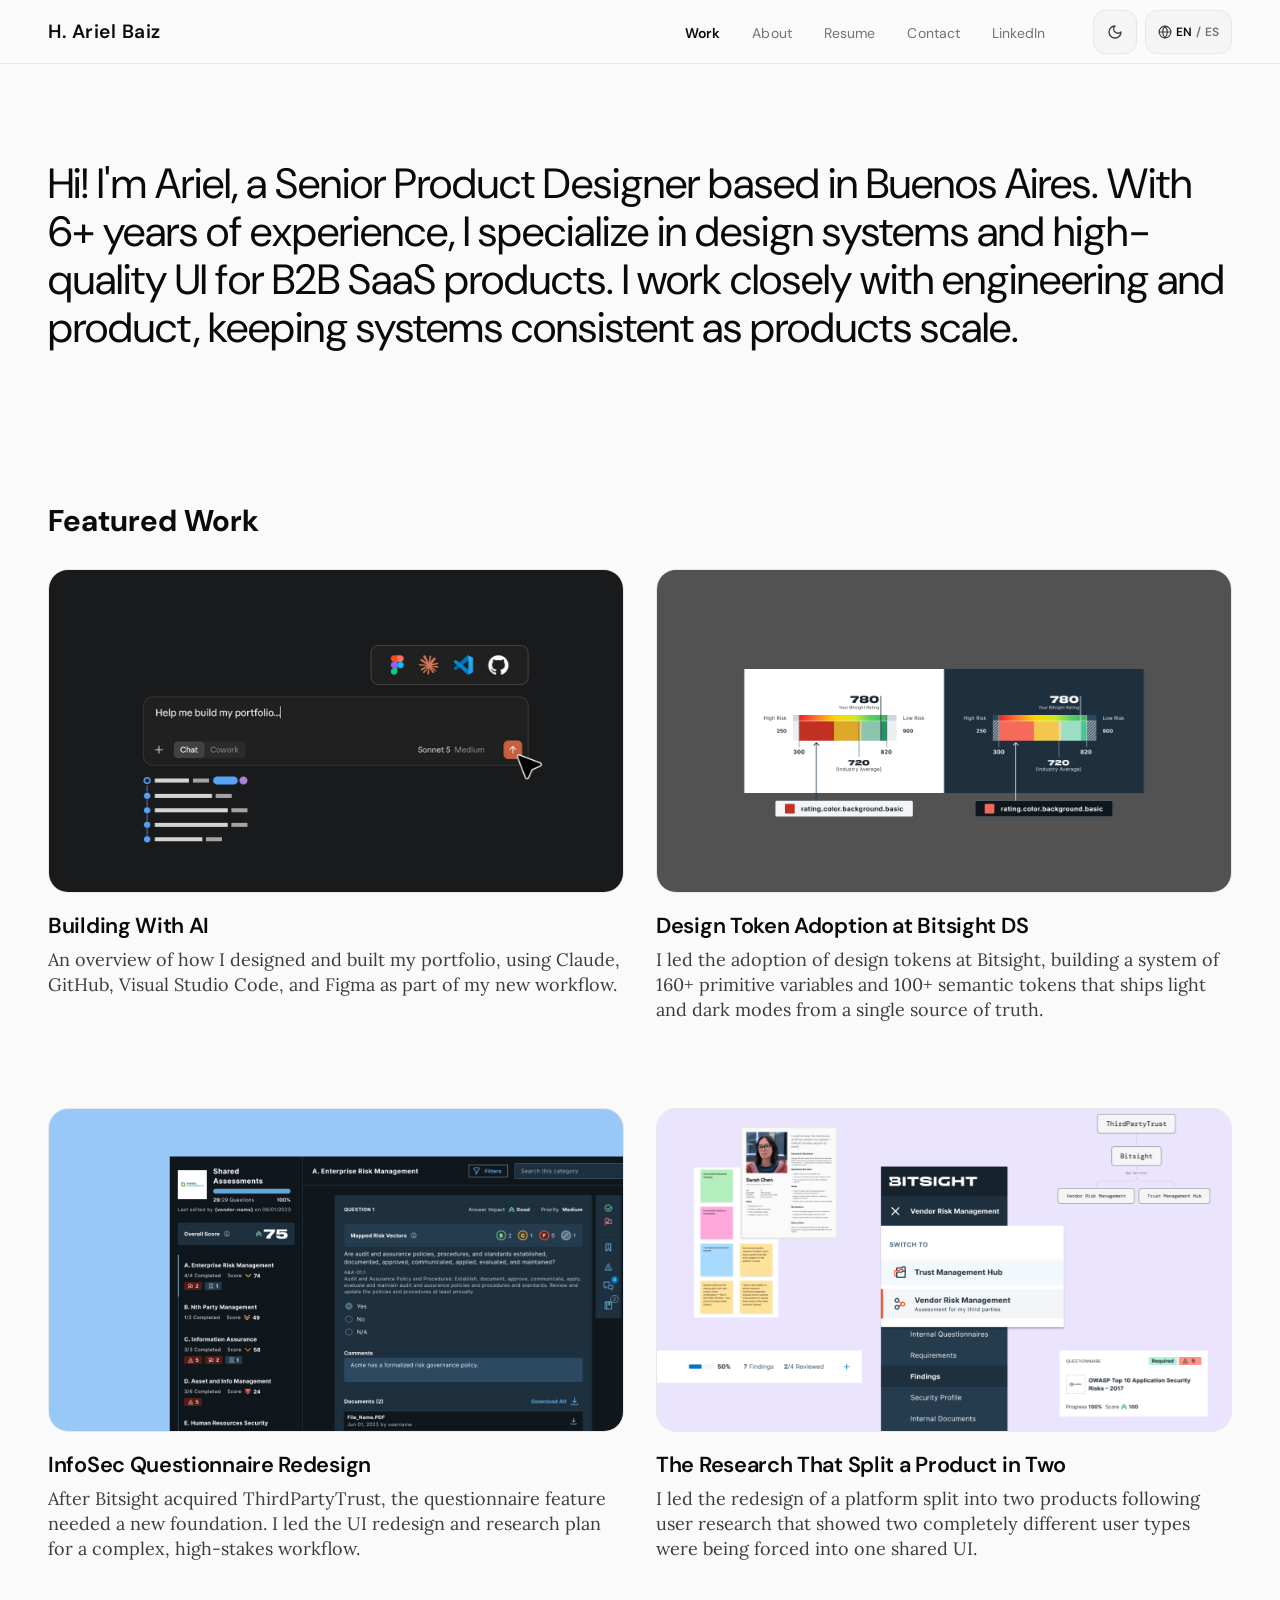
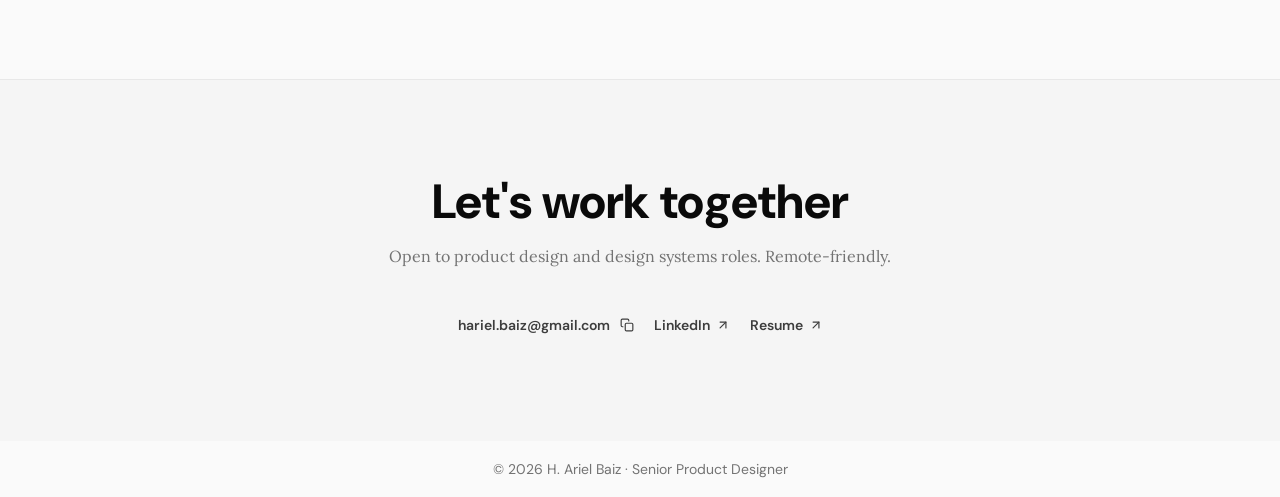
==== commit baa3b0d3: "v1.3.7 - 2-column case study cards with 16:9 image, hover zoom and hover tags; shorter CS1 card copy" ====
--- a/index.html
+++ b/index.html
@@ -94,16 +94,15 @@
   </div>
 </section>
 
-<div class="divider"></div>
 
 <!-- ── WORK — one row per case study ── -->
 <section id="work" class="section">
-  <h3 class="reveal" data-i18n="work.label">Featured Work</h3>
+  <h2 class="reveal" data-i18n="work.label">Featured Work</h2>
 
   <div class="case-list">
 
     <!-- Case Study 04 — Building With AI -->
-    <a href="case-study-building-with-ai.html" class="case-row case-row--reverse reveal">
+    <a href="case-study-building-with-ai.html" class="case-row reveal">
       <figure class="case-row__image">
         <img src="images/cs-portfolio-cover.jpg"
              alt="Building this portfolio with Claude, Visual Studio Code, GitHub, and Figma"
@@ -116,9 +115,7 @@
           <span class="card-tag" data-i18n="work.cs4.tag3">GitHub</span>
         </div>
         <h3 class="case-row__title" data-i18n="work.cs4.title">Building With AI</h3>
-        <span class="case-row__period" data-i18n="work.cs4.period">2026</span>
         <p class="case-row__desc" data-i18n="work.cs4.desc">A behind-the-scenes look at how I designed and built this portfolio itself — working with Claude, GitHub, and Figma as collaborators, not just tools.</p>
-        <span class="case-row__cta"><span data-i18n="card.cta">Read Case Study</span> <svg width="14" height="14" viewBox="0 0 24 24" fill="none" stroke="currentColor" stroke-width="2" stroke-linecap="round" stroke-linejoin="round"><path d="M5 12h14"/><path d="m12 5 7 7-7 7"/></svg></span>
       </div>
     </a>
 
@@ -136,14 +133,12 @@
           <span class="card-tag" data-i18n="work.cs1.tag3">Figma</span>
         </div>
         <h3 class="case-row__title" data-i18n="work.cs1.title">Design Token Adoption at Bitsight DS</h3>
-        <span class="case-row__period" data-i18n="work.cs1.period">2023-2024</span>
-        <p class="case-row__desc" data-i18n="work.cs1.desc">I led the adoption of design tokens at Bitsight, building a system spanning 160+ primitive variables and 100+ semantic tokens, shipping light and dark modes from a single source of truth and proving a color-blind mode was feasible as a proof of concept.</p>
-        <span class="case-row__cta"><span data-i18n="card.cta">Read Case Study</span> <svg width="14" height="14" viewBox="0 0 24 24" fill="none" stroke="currentColor" stroke-width="2" stroke-linecap="round" stroke-linejoin="round"><path d="M5 12h14"/><path d="m12 5 7 7-7 7"/></svg></span>
+        <p class="case-row__desc" data-i18n="work.cs1.desc">I led the adoption of design tokens at Bitsight, building a system of 160+ primitive variables and 100+ semantic tokens that ships light and dark modes from a single source of truth.</p>
       </div>
     </a>
 
     <!-- Case Study 02 — InfoSec Questionnaire -->
-    <a href="case-study-infosec-questionnaire.html" class="case-row case-row--reverse reveal">
+    <a href="case-study-infosec-questionnaire.html" class="case-row reveal">
       <figure class="case-row__image">
         <img src="images/cs-questionnaire-cover.jpg"
              alt="InfoSec Questionnaire redesign"
@@ -156,9 +151,7 @@
           <span class="card-tag" data-i18n="work.cs2.tag3">Design Systems</span>
         </div>
         <h3 class="case-row__title" data-i18n="work.cs2.title">InfoSec Questionnaire Redesign</h3>
-        <span class="case-row__period" data-i18n="work.cs2.period">2023-2024</span>
         <p class="case-row__desc" data-i18n="work.cs2.desc">After Bitsight acquired ThirdPartyTrust, the questionnaire feature needed a new foundation. I led the UI redesign and research plan for a complex, high-stakes workflow. Review time dropped 40%, clarification requests fell 60%.</p>
-        <span class="case-row__cta"><span data-i18n="card.cta">Read Case Study</span> <svg width="14" height="14" viewBox="0 0 24 24" fill="none" stroke="currentColor" stroke-width="2" stroke-linecap="round" stroke-linejoin="round"><path d="M5 12h14"/><path d="m12 5 7 7-7 7"/></svg></span>
       </div>
     </a>
 
@@ -185,9 +178,7 @@
           <span class="card-tag" data-i18n="work.cs3.tag3">Information Architecture</span>
         </div>
         <h3 class="case-row__title" data-i18n="work.cs3.title">The Research That Split a Product in Two</h3>
-        <span class="case-row__period" data-i18n="work.cs3.period">2022-2023</span>
         <p class="case-row__desc" data-i18n="work.cs3.desc">I led the redesign of a platform split into two products following user research that showed two completely different user types were being forced into one shared UI.</p>
-        <span class="case-row__cta"><span data-i18n="card.cta">Read Case Study</span> <svg width="14" height="14" viewBox="0 0 24 24" fill="none" stroke="currentColor" stroke-width="2" stroke-linecap="round" stroke-linejoin="round"><path d="M5 12h14"/><path d="m12 5 7 7-7 7"/></svg></span>
       </div>
     </a>
 
--- a/css/tokens.css
+++ b/css/tokens.css
@@ -23,15 +23,15 @@
  * TYPOGRAPHY RULES (from Figma Typography page)
  *   Display  → Space Grotesk Bold    72/56/40px  tracking -2/-1.5/-1px
  *   Heading  → DM Sans ExtraBold     32/24px     tracking -0.5/-0.25px
- *              DM Sans Medium        20/18px
+ *              DM Sans SemiBold       20/18px
  *   Body     → Lora Regular          18/16px     lh 30/26px
- *   UI       → DM Sans Medium        16/14/12px
+ *   UI       → DM Sans SemiBold       16/14/12px
  *   Nav      → DM Sans Regular       14px
  * ─────────────────────────────────────────────────────────
  */
 
 /* ── 1. FONTS ──────────────────────────────────────────── */
-@import url('https://fonts.googleapis.com/css2?family=Space+Grotesk:wght@500,700&family=DM+Sans:ital,opsz,wght@0,9..40,400;0,9..40,500;0,9..40,800;1,9..40,400&family=Lora:ital,wght@0,400;1,400&family=DM+Mono:wght@400;500&display=swap');
+@import url('https://fonts.googleapis.com/css2?family=DM+Sans:ital,opsz,wght@0,9..40,400;0,9..40,600;0,9..40,800;1,9..40,400&family=Lora:ital,wght@0,400;1,400&family=DM+Mono:wght@400;500&display=swap');
 
 /* ── 2. PRIMITIVES ─────────────────────────────────────── */
 :root {
@@ -201,24 +201,24 @@
   --f-mono:    'DM Mono', monospace;
 
   /* Display — Space Grotesk Bold */
-  --t-display-2xl: 700 72px/80px var(--f-display);
-  --t-display-xl:  700 56px/64px var(--f-display);
-  --t-display-lg:  700 40px/48px var(--f-display);
+  --t-display-2xl: 800 72px/80px var(--f-display);
+  --t-display-xl:  800 56px/64px var(--f-display);
+  --t-display-lg:  800 40px/48px var(--f-display);
 
   /* Heading — DM Sans */
-  --t-heading-xl: 700 32px/40px var(--f-ui);   /* letter-spacing: -0.5px */
-  --t-heading-lg: 700 24px/32px var(--f-ui);   /* letter-spacing: -0.25px */
-  --t-heading-md: 500 20px/28px var(--f-ui);
-  --t-heading-sm: 500 18px/26px var(--f-ui);
+  --t-heading-xl: 800 32px/40px var(--f-ui);   /* letter-spacing: -0.5px */
+  --t-heading-lg: 800 24px/32px var(--f-ui);   /* letter-spacing: -0.25px */
+  --t-heading-md: 600 20px/28px var(--f-ui);
+  --t-heading-sm: 600 18px/26px var(--f-ui);
 
   /* Body — Lora */
   --t-body-lg: 400 18px/30px var(--f-body);
   --t-body-md: 400 16px/26px var(--f-body);
 
   /* UI — DM Sans */
-  --t-label-lg: 500 16px/24px var(--f-ui);
-  --t-label-md: 500 14px/20px var(--f-ui);
-  --t-label-sm: 500 12px/16px var(--f-ui);
+  --t-label-lg: 600 16px/24px var(--f-ui);
+  --t-label-md: 600 14px/20px var(--f-ui);
+  --t-label-sm: 600 12px/16px var(--f-ui);
   --t-caption:  400 12px/16px var(--f-ui);
   --t-nav:      400 14px/20px var(--f-ui);
 }
--- a/css/base.css
+++ b/css/base.css
@@ -42,8 +42,8 @@
 /* Logo — Space Grotesk Bold 18px */
 .nav-name {
   font-family: var(--f-display);
-  font-weight: 700;
-  font-size: 20px;
+  font-weight: 600;
+  font-size: 1.2rem;
   line-height: 1;
   letter-spacing: .5px;
   color: var(--text);
@@ -66,37 +66,37 @@
   font-family: var(--f-ui);
   font-size: 14px;
   font-weight: 400;
+  line-height: 32px;
+  letter-spacing: 0.1px;
+  color: var(--nav-text);
+  text-decoration: none;
+  transition: color 0.15s;
+  display: inline-flex;
+  align-items: center;
+  gap: 4px;
+}
+.nav-links a:hover,
+.nav-links a[aria-current="page"] {
+  /* Nav/Active — DM Sans Medium */
+  font-weight: 600;
+  color: var(--nav-link);
+}
+
+/* Contact CTA — DM Sans Medium 14px brand */
+.nav-cta {
+  font-family: var(--f-ui);
+  font-weight: 400;
+  font-size: 14px;
   line-height: 20px;
   letter-spacing: 0.1px;
   color: var(--nav-text);
   text-decoration: none;
-  transition: color 0.15s;
-  display: inline-flex;
-  align-items: center;
-  gap: 4px;
-}
-.nav-links a:hover,
-.nav-links a[aria-current="page"] {
-  /* Nav/Active — DM Sans Medium */
-  font-weight: 500;
-  color: var(--nav-link);
-}
-
-/* Contact CTA — DM Sans Medium 14px brand */
-.nav-cta {
-  font-family: var(--f-ui);
-  font-weight: 400;
-  font-size: 14px;
-  line-height: 20px;
-  letter-spacing: 0.1px;
-  color: var(--nav-text);
-  text-decoration: none;
   white-space: nowrap;
   flex-shrink: 0;
   transition: opacity 0.15s;
 }
 .nav-cta:hover { 
-  font-weight: 500; 
+  font-weight: 600; 
   color: var(--nav-link);
 }
 
@@ -110,8 +110,8 @@
 
 /* Theme toggle button */
 .theme-toggle {
-  width: 32px;
-  height: 32px;
+  width: 44px;
+  height: 44px;
   border-radius: var(--r-md);
   border: 1px solid var(--border);
   background: var(--bg-muted);
@@ -140,7 +140,8 @@
 
 /* Language toggle button (EN / ES) */
 .lang-toggle {
-  height: 32px;
+  height: 44px;
+  min-width: 44px;
   border-radius: var(--r-md);
   border: 1px solid var(--border);
   background: var(--bg-muted);
@@ -151,8 +152,8 @@
   gap: 4px;
   font-family: 'DM Sans', sans-serif;
   font-size: 12px;
-  font-weight: 500;
-  padding: 0 8px;
+  font-weight: 600;
+  padding: 0 12px;
   line-height: 1;
   transition: background 0.15s, border-color 0.15s, color 0.15s;
 }
@@ -179,8 +180,8 @@
 /* Mobile nav toggle (hamburger) — hidden on desktop, shown below 640px */
 .nav-toggle {
   display: none;
-  width: 32px;
-  height: 32px;
+  width: 44px;
+  height: 44px;
   border-radius: var(--r-md);
   border: 1px solid var(--border);
   background: var(--bg-muted);
@@ -216,7 +217,7 @@
   align-items: center;
   gap: 6px;
   font-family: var(--f-ui);
-  font-weight: 500;
+  font-weight: 600;
   font-size: 14px;
   line-height: 20px;
   letter-spacing: 0.1px;
@@ -240,7 +241,7 @@
   align-items: center;
   gap: 6px;
   font-family: var(--f-ui);
-  font-weight: 500;
+  font-weight: 600;
   font-size: 14px;
   line-height: 20px;
   letter-spacing: 0.1px;
@@ -265,7 +266,7 @@
   align-items: center;
   gap: 8px;
   font-family: var(--f-ui);
-  font-weight: 500;
+  font-weight: 600;
   font-size: 14px;
   line-height: 20px;
   color: var(--text-on-inverse);
@@ -284,7 +285,7 @@
   align-items: center;
   gap: 8px;
   font-family: var(--f-ui);
-  font-weight: 500;
+  font-weight: 600;
   font-size: 14px;
   line-height: 20px;
   color: var(--text-on-inverse);
@@ -310,25 +311,24 @@
   display: inline-flex;
   align-items: center;
   justify-content: center;
-  border-radius: none;
   border:none;
   background: transparent;
   color: var(--text-2);
   cursor: pointer;
-  padding: 0;
+  padding: 4px;
   transition: border-color 0.15s, color 0.15s;
 }
 .copy-btn:hover {
-  border-color: var(--text-on-inverse);
-  color: var(--text-on-inverse);
+  border-color: var(--text);
+  color: var(--text);
 }
 .copy-btn svg { width: 14px; height: 14px; display: block; }
 .copy-btn .icon-check { display: none; }
 .copy-btn.is-copied .icon-copy  { display: none; }
 .copy-btn.is-copied .icon-check { display: block; }
 .copy-btn.is-copied {
-  border-color: var(--text-on-inverse);
-  color: var(--text-on-inverse);
+  border-color: var(--text-success);
+  color: var(--text-success);
 }
 
 /* Plain text button — no border/fill, for secondary links on dark backgrounds */
@@ -337,7 +337,7 @@
   align-items: center;
   gap: 6px;
   font-family: var(--f-ui);
-  font-weight: 500;
+  font-weight: 600;
   font-size: 14px;
   line-height: 20px;
   color: var(--text-2);
@@ -360,7 +360,7 @@
   align-items: center;
   font-family: var(--f-ui);
   font-size: 11px;
-  font-weight: 500;
+  font-weight: 600;
   letter-spacing: .4px;
   color: var(--text-2);
   background: var(--brand-tag-bg);
@@ -428,9 +428,8 @@
   padding: 20px 48px;
   display: flex;
   align-items: center;
-  justify-content: space-between;
+  justify-content: center;
   gap: 16px;
-  border-top: 1px solid var(--border);
 }
 footer p,
 footer a {
--- a/css/landing.css
+++ b/css/landing.css
@@ -7,12 +7,12 @@
 .section {
   max-width: 1280px;
   margin: 0 auto;
-  padding: 80px 48px;
+  padding: 48px 48px 80px;
 }
 
 /* .section h3{
   font-family: var(--f-display);
-  font-weight: 700;
+  font-weight: 800;
   font-size: clamp(1.1rem, 3vw, 32px);
   line-height: 1.1;
   letter-spacing: auto;
@@ -36,17 +36,17 @@
   max-width: 1280px;
   width:100%;
   margin: 0 auto;
-  padding: 96px 48px 80px;
+  padding: 96px 48px 64px;
 }
 
 .hero h1 {
   font-family: var(--f-display);
   font-weight: 400;
-  font-size: clamp(2.5rem, 4.5vw, 56px);
+  font-size: clamp(2.5rem, 3.3vw, 56px);
   line-height: 1.14;
   letter-spacing: 0px;
   color: var(--text);
-  margin-bottom: 32px;
+  margin-bottom: 2rem;
 }
 .hero h1 em { font-style: italic; }
 
@@ -59,58 +59,60 @@
   max-width: 560px;
 }
 
-/* ── CASE LIST — one card per project ───────────────────── */
+/* ── CASE LIST — 2-column grid, image-led cards ─────────── */
 .case-list {
+  display: grid;
+  grid-template-columns: repeat(2, minmax(0, 1fr));
+  gap: var(--space-lg) 32px;
+  margin-top: 24px;
+}
+
+.case-row {
   display: flex;
   flex-direction: column;
-  gap: var(--space-lg);
-  margin-top: 24px;
-}
-
-
-.case-row {
-  display: grid;
-  grid-template-columns: 1fr 1fr;
-  align-items: stretch;
+  gap: 20px;
   text-decoration: none;
   color: inherit;
-  background: var(--surface-card);
+  border-radius: var(--r-lg);
+}
+.case-row:focus-visible {
+  outline: 2px solid var(--text);
+  outline-offset: 6px;
+}
+
+/* Image — always 16:9, clipped so the zoom stays inside the frame */
+.case-row__image {
+  margin: 0;
+  position: relative;
+  aspect-ratio: 16 / 9;
+  overflow: hidden;
+  background: var(--bg-muted);
   border: 1px solid var(--border);
   border-radius: var(--r-lg);
-  overflow: hidden;
-  transition: background 0.2s, border-color 0.2s;
-  min-height: 420px;
-}
-.case-row:hover {
-  background: var(--bg-subtle);
-  border-color: var(--border-mid);
-}
-
-/* Flip layout on even rows */
-.case-row--reverse { direction: rtl; }
-.case-row--reverse > * { direction: ltr; }
-
-/* Image side */
-.case-row__image {
-  margin: 0;
-  overflow: hidden;
-  background: var(--bg-muted);
   display: flex;
   align-items: center;
   justify-content: center;
-  min-height: 420px;
-  position: relative;
-  /* Match the card's outer radius on the two outer corners only */
-  border-radius: var(--r-lg) 0 0 var(--r-lg);
-}
-.case-row--reverse .case-row__image {
-  border-radius: 0 var(--r-lg) var(--r-lg) 0;
 }
 .case-row__image img {
   width: 100%;
   height: 100%;
   object-fit: cover;
   display: block;
+}
+
+/* Zoom on hover — desktop pointers only */
+@media (hover: hover) and (min-width: 1025px) {
+  .case-row__image img {
+    transition: transform 0.6s cubic-bezier(0.2, 0.7, 0.2, 1);
+    will-change: transform;
+  }
+  .case-row:hover .case-row__image img,
+  .case-row:focus-visible .case-row__image img {
+    transform: scale(1.06);
+  }
+}
+@media (prefers-reduced-motion: reduce) {
+  .case-row__image img { transition: none !important; transform: none !important; }
 }
 
 /* Password-protected badge on case study thumbnail */
@@ -124,7 +126,7 @@
   gap: 5px;
   font-family: var(--f-ui);
   font-size: 11px;
-  font-weight: 500;
+  font-weight: 600;
   letter-spacing: 0.4px;
   color: var(--text);
   background: var(--surface-overlay);
@@ -133,7 +135,6 @@
   border-radius: var(--r-pill);
   text-transform: uppercase;
 }
-.case-row--reverse .case-row__lock { right: auto; left: 14px; }
 .case-row__lock svg { width: 12px; height: 12px; flex-shrink: 0; }
 
 /* Coming-soon badge on case study thumbnail (mirrors .case-row__lock) */
@@ -147,7 +148,7 @@
   gap: 5px;
   font-family: var(--f-ui);
   font-size: 11px;
-  font-weight: 500;
+  font-weight: 600;
   letter-spacing: 0.4px;
   color: var(--text);
   background: var(--surface-overlay);
@@ -156,11 +157,9 @@
   border-radius: var(--r-pill);
   text-transform: uppercase;
 }
-.case-row--reverse .case-row__soon { right: auto; left: 14px; }
 
 /* Not-yet-published card: no link affordance, slightly muted */
 .case-row--soon { cursor: default; opacity: 0.85; }
-.case-row--soon:hover { background: var(--surface-card); border-color: var(--border); }
 .case-row--soon .case-row__cta { display: none; }
 
 /* Placeholder shown via onerror */
@@ -176,22 +175,27 @@
 
 /* Text side */
 .case-row__body {
-  padding: 48px;
   display: flex;
   flex-direction: column;
-  gap: 16px;
-  justify-content: center;
+  gap: 8px;
 }
 
 .case-row__title {
   font-family: var(--f-display);
-  font-weight: 700;
-  font-size: clamp(1.1rem, 3vw, 32px);
+  font-weight: 600;
+  font-size: clamp(1.25rem, 1.7vw, 28px);
   line-height: 1.2;
-  letter-spacing: -0.5px;
-  color: var(--text);
-  margin-bottom: 0;
-}
+  letter-spacing: -0.3px;
+  color: var(--text);
+  margin: 0;
+  text-decoration: underline;
+  text-decoration-color: transparent;
+  text-decoration-thickness: 1px;
+  text-underline-offset: 5px;
+  transition: text-decoration-color 0.2s;
+}
+.case-row:hover .case-row__title,
+.case-row:focus-visible .case-row__title { text-decoration-color: currentColor; }
 
 .case-row__desc {
   font-family: var(--f-body);
@@ -199,33 +203,35 @@
   line-height: 1.4;
   color: var(--text-2);
   margin: 0;
-}
-
-.case-row__cta {
-  font-family: var(--f-ui);
-  font-weight: 500;
-  font-size: 14px;
-  color: var(--brand);
-  display: inline-flex;
-  align-items: center;
-  gap: 4px;
-  transition: gap 0.2s;
-  margin-top: 8px;
-}
-.case-row:hover .case-row__cta { gap: 8px; }
-
-/* Card tags inside rows */
-.case-row .card-tags { display: flex; flex-wrap: wrap; gap: 6px; }
-
-/* Period caption, above the title */
-.case-row__period {
-  font-family: var(--f-display);
-  font-size: 0.8rem;
-  font-weight: 500;
-  letter-spacing: 0.08em;
-  text-transform: uppercase;
-  color: var(--text-3);
-}
+  order: 3;
+}
+
+/* Tags — space is always reserved (no layout shift), revealed on hover/focus.
+   Where hover doesn't exist (touch), they stay visible. */
+.case-row .card-tags {
+  order: 4;
+  display: flex;
+  flex-wrap: wrap;
+  gap: 6px;
+  margin-top: 4px;
+}
+@media (hover: hover) {
+  .case-row .card-tags {
+    opacity: 0;
+    transform: translateY(6px);
+    transition: opacity 0.25s ease, transform 0.25s ease;
+  }
+  .case-row:hover .card-tags,
+  .case-row:focus-visible .card-tags {
+    opacity: 1;
+    transform: none;
+  }
+}
+@media (hover: hover) and (prefers-reduced-motion: reduce) {
+  .case-row .card-tags { transform: none; transition: none; }
+}
+
+.case-row__title { order: 1; }
 
 /* ── CONTACT ────────────────────────────────────────────── */
 .contact-dark {
@@ -237,7 +243,7 @@
 
 .contact-dark h2 {
   font-family: var(--f-display);
-  font-weight: 700;
+  font-weight: 800;
   font-size: clamp(2rem, 4vw, 48px);
   line-height: 1.1;
   letter-spacing: 0px;
@@ -262,16 +268,11 @@
 @media (max-width: 1024px) {
   .hero { padding: 72px 24px 64px; }
   .section { padding: 64px 24px; }
-  .case-row { grid-template-columns: 1fr; min-height: auto; margin: auto; max-width: 800px; }
-  .case-row--reverse { direction: ltr; }
-  .case-row__image {
-    min-height: 260px;
-    /* Stacked layout: round only the top corners, image now sits on top */
-    border-radius: var(--r-lg) var(--r-lg) 0 0 !important;
-    border-bottom: 1px solid var(--border);
-  }
-  .case-row__body { padding: 32px 24px; }
   .contact-dark { padding: 72px 24px; }
+}
+
+@media (max-width: 768px) {
+  .case-list { grid-template-columns: 1fr; gap: 40px; }
 }
 
 @media (max-width: 640px) {
@@ -280,4 +281,5 @@
   .section { padding: 56px 16px; }
   .contact-dark { padding: 64px 16px; }
   .contact-links { flex-direction: column; align-items: center;}
-}
+  
+}
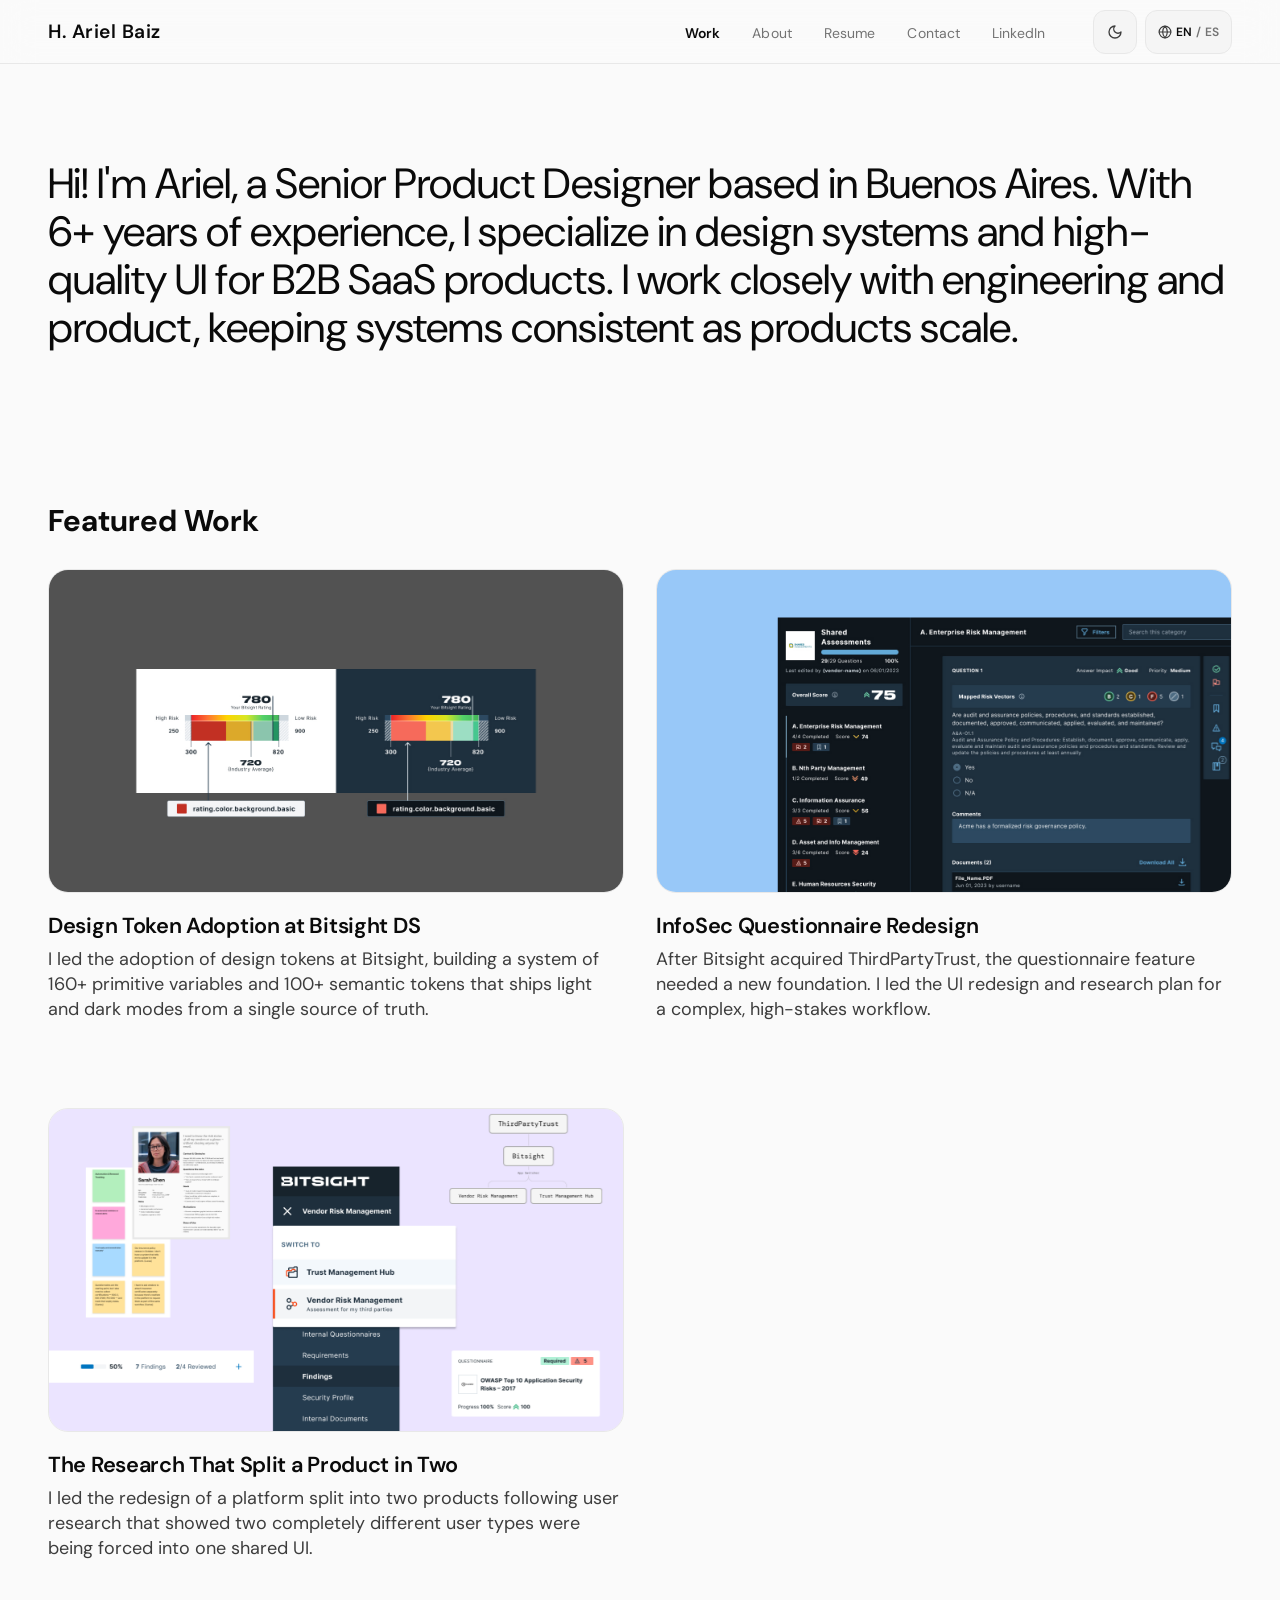
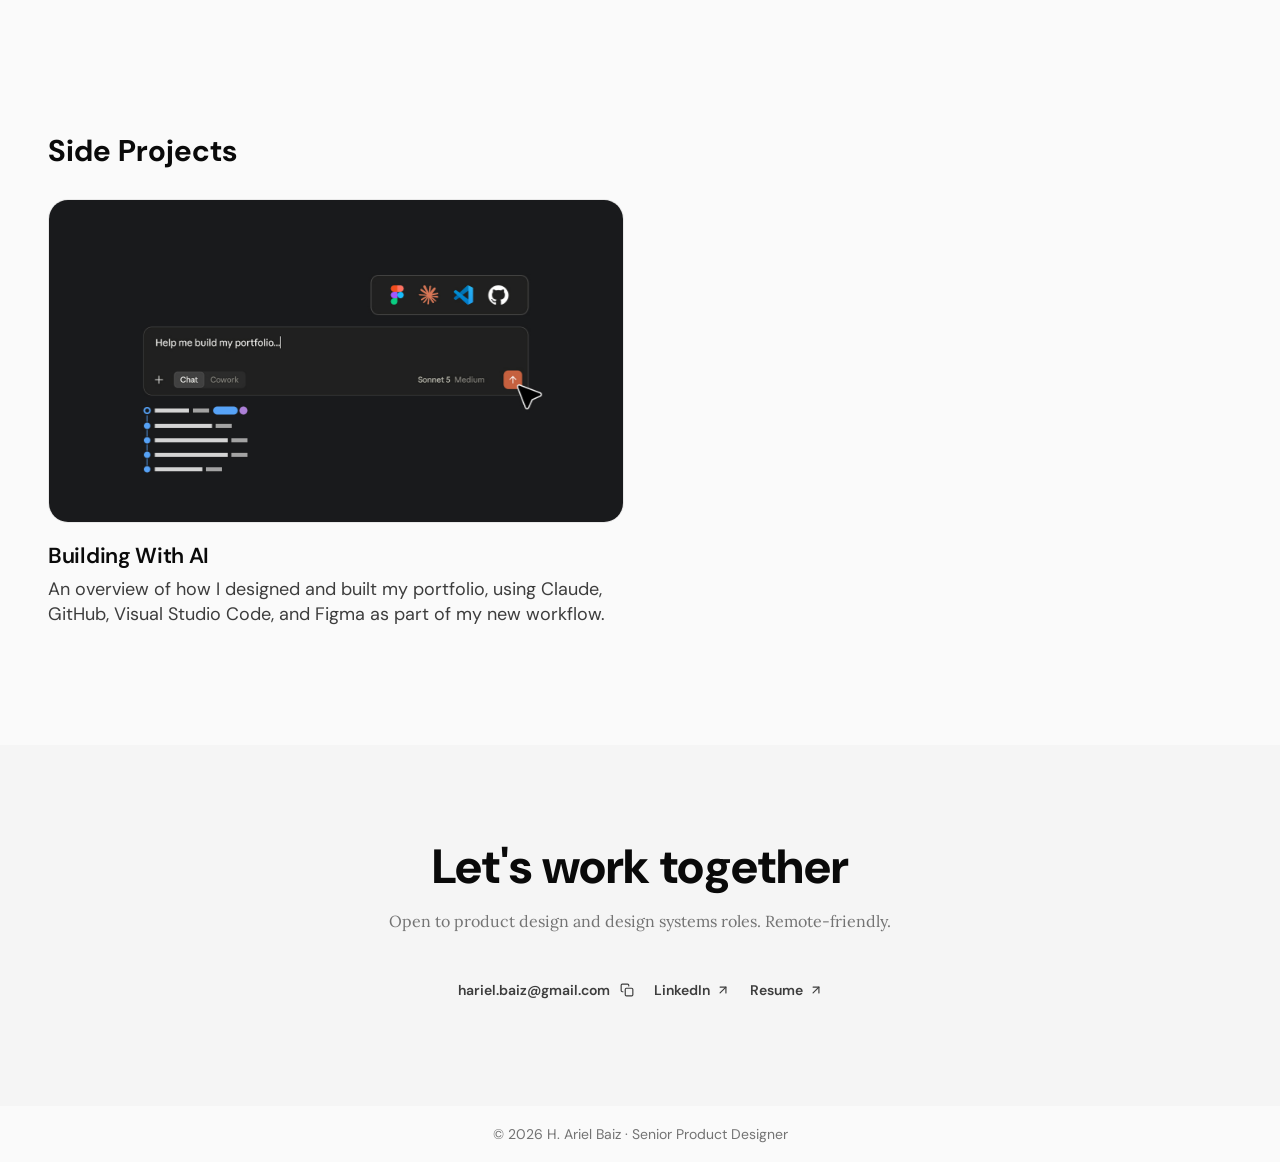
==== commit 31030d72: "v1.4.0 - Writing voice pass on all four case studies (EN/ES), new Side Projects section on the landi" ====
--- a/index.html
+++ b/index.html
@@ -101,23 +101,6 @@
 
   <div class="case-list">
 
-    <!-- Case Study 04 — Building With AI -->
-    <a href="case-study-building-with-ai.html" class="case-row reveal">
-      <figure class="case-row__image">
-        <img src="images/cs-portfolio-cover.jpg"
-             alt="Building this portfolio with Claude, Visual Studio Code, GitHub, and Figma"
-             onerror="this.parentElement.classList.add('case-row__image--placeholder'); this.style.display='none'"/>
-      </figure>
-      <div class="case-row__body">
-        <div class="card-tags">
-          <span class="card-tag" data-i18n="work.cs4.tag1">AI Collaboration</span>
-          <span class="card-tag" data-i18n="work.cs4.tag2">Claude</span>
-          <span class="card-tag" data-i18n="work.cs4.tag3">GitHub</span>
-        </div>
-        <h3 class="case-row__title" data-i18n="work.cs4.title">Building With AI</h3>
-        <p class="case-row__desc" data-i18n="work.cs4.desc">A behind-the-scenes look at how I designed and built this portfolio itself — working with Claude, GitHub, and Figma as collaborators, not just tools.</p>
-      </div>
-    </a>
 
     <!-- Case Study 01 — Design Tokens -->
     <a href="case-study-design-tokens.html" class="case-row reveal">
@@ -187,9 +170,33 @@
   </div>
 </section>
 
-
-
-<div class="divider"></div>
+<!-- ── SIDE PROJECTS ── -->
+<section id="side-projects" class="section">
+  <h2 class="reveal" data-i18n="side.label">Side Projects</h2>
+
+  <div class="case-list">
+
+    <!-- Case Study 04 — Building With AI -->
+    <a href="case-study-building-with-ai.html" class="case-row reveal">
+      <figure class="case-row__image">
+        <img src="images/cs-portfolio-cover.jpg"
+             alt="Building this portfolio with Claude, Visual Studio Code, GitHub, and Figma"
+             onerror="this.parentElement.classList.add('case-row__image--placeholder'); this.style.display='none'"/>
+      </figure>
+      <div class="case-row__body">
+        <div class="card-tags">
+          <span class="card-tag" data-i18n="work.cs4.tag1">AI Collaboration</span>
+          <span class="card-tag" data-i18n="work.cs4.tag2">Claude</span>
+          <span class="card-tag" data-i18n="work.cs4.tag3">GitHub</span>
+        </div>
+        <h3 class="case-row__title" data-i18n="work.cs4.title">Building With AI</h3>
+        <p class="case-row__desc" data-i18n="work.cs4.desc">An overview of how I designed and built my portfolio, using Claude, GitHub, Visual Studio Code, and Figma as part of my new workflow.</p>
+      </div>
+    </a>
+
+  </div>
+</section>
+
 
 
 <!-- ── CONTACT ── -->
--- a/css/base.css
+++ b/css/base.css
@@ -502,11 +502,13 @@
     border-bottom: 1px solid var(--nav-border);
     padding: 8px 16px 16px;
     margin: 0;
+    backdrop-filter: blur(16px); 
+    -webkit-backdrop-filter: blur(16px);
   }
-  .nav-links.is-open { display: flex; }
+  .nav-links.is-open { display: flex; height: calc(100vh - 64px); justify-content: flex-start; padding: 24px; }
   .nav-links li { width: 100%; }
   .nav-links a,
-  .nav-links .nav-cta { width: 100%; padding: 12px 0; }
+  .nav-links .nav-cta { width: 100%; padding: 24px 0; font-size: 2rem; }
   footer { padding: 24px; flex-direction: column; text-align: center; }
 }
 
--- a/css/landing.css
+++ b/css/landing.css
@@ -198,7 +198,7 @@
 .case-row:focus-visible .case-row__title { text-decoration-color: currentColor; }
 
 .case-row__desc {
-  font-family: var(--f-body);
+  font-family: var(--f-display);
   font-size: 18px;
   line-height: 1.4;
   color: var(--text-2);
@@ -272,14 +272,15 @@
 }
 
 @media (max-width: 768px) {
-  .case-list { grid-template-columns: 1fr; gap: 40px; }
+  .case-list { grid-template-columns: 1fr; gap: 48px; }
 }
 
 @media (max-width: 640px) {
-  .hero { padding: 64px 16px; }
+  .hero { padding: 32px 24px 16px; }
   .hero h1 { font-size: clamp(2rem, 8vw, 40px); letter-spacing: -.5px; }
-  .section { padding: 56px 16px; }
-  .contact-dark { padding: 64px 16px; }
+  .section { padding: 56px 24px; }
+  .section h2 { font-size: clamp(1.5rem, 6vw, 24px); letter-spacing: -.5px; }
+  .contact-dark { padding: 64px 24px; }
   .contact-links { flex-direction: column; align-items: center;}
   
 }
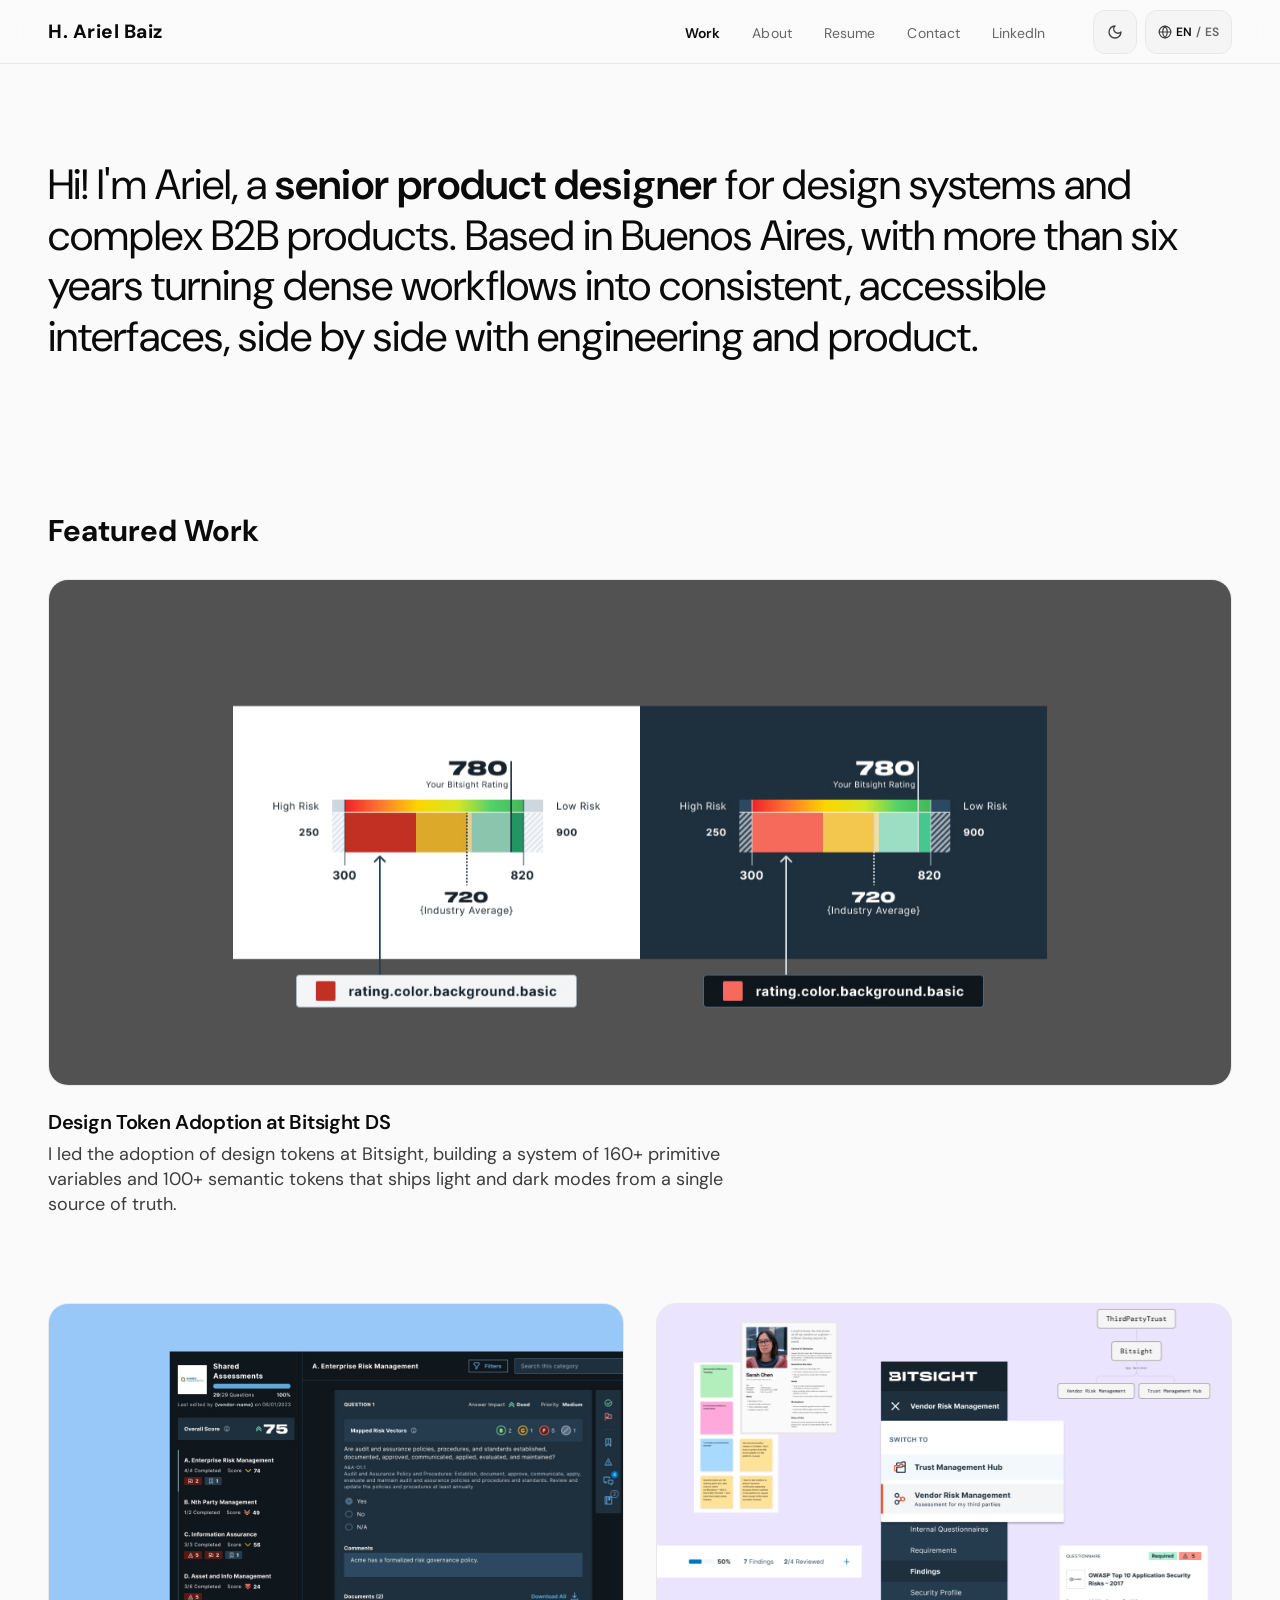
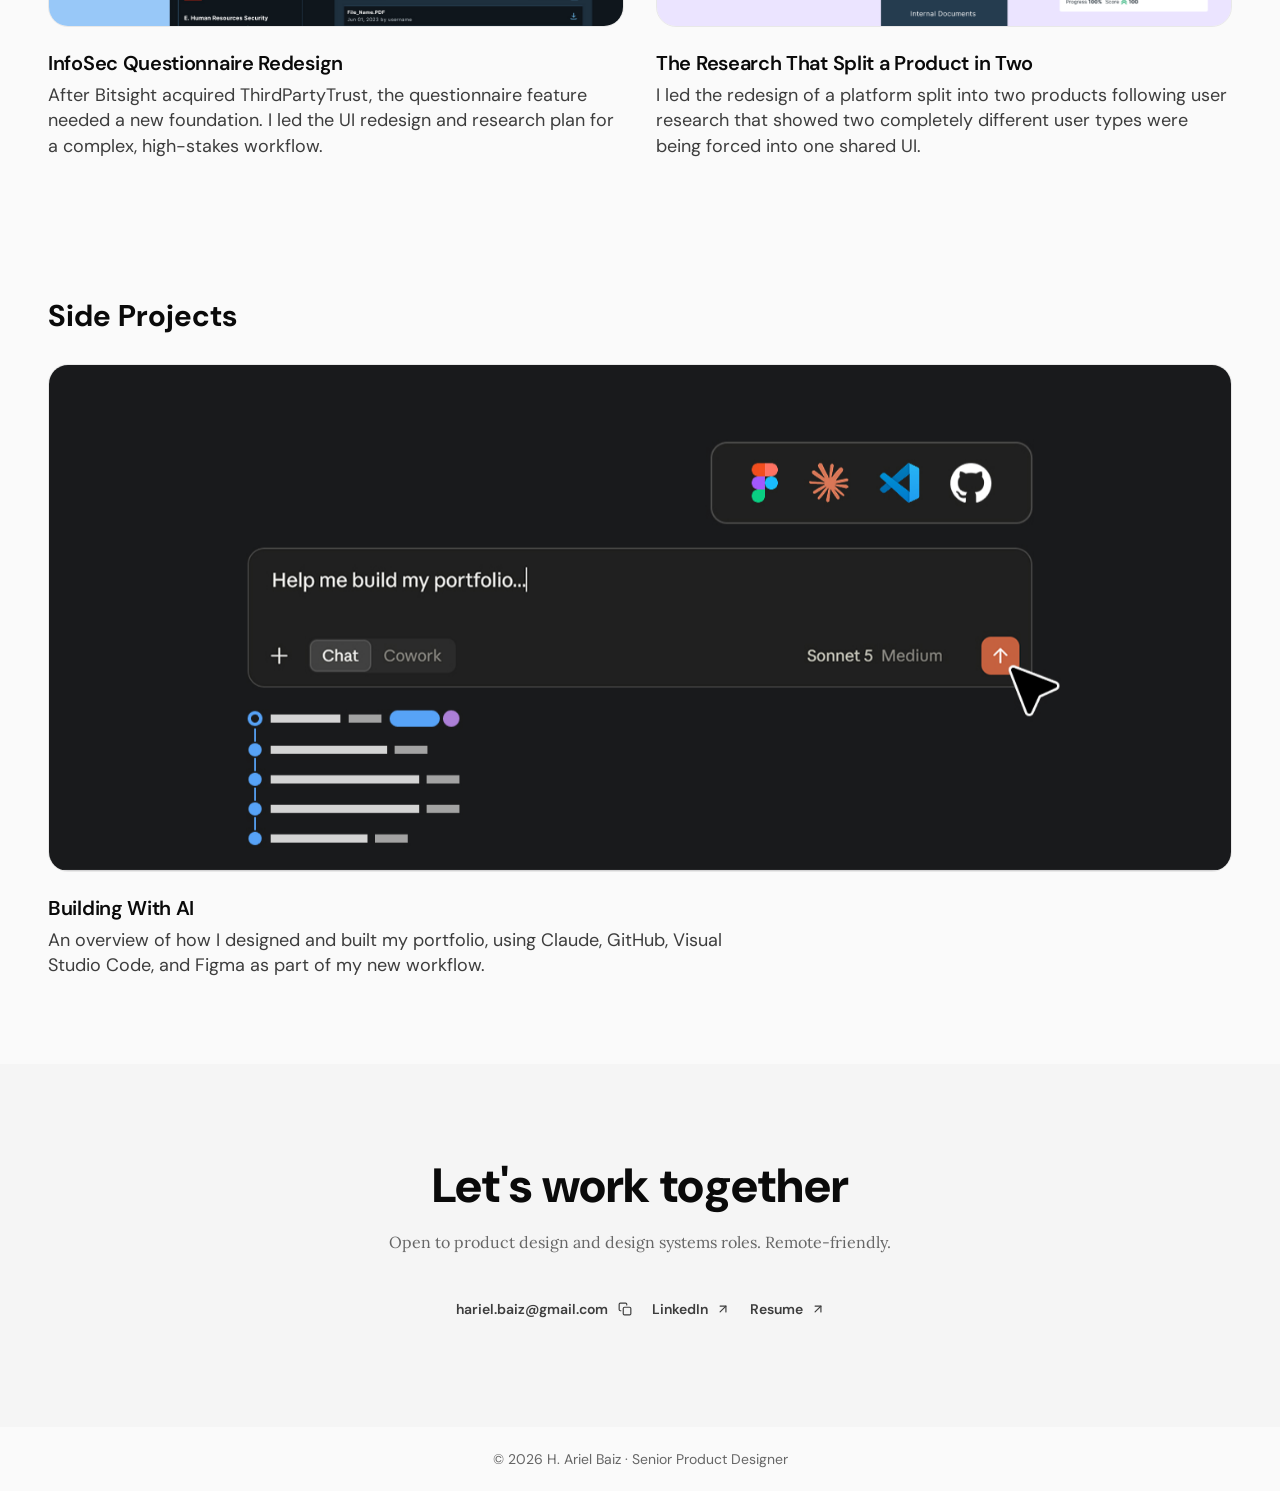
==== commit a4238bc2: "v1.4.1 - Accessibility fixes (WCAG 2.2 AA), spacing token system, new landing intro and wide cards, " ====
--- a/index.html
+++ b/index.html
@@ -61,6 +61,7 @@
     <!-- End Cloudflare Web Analytics -->
 </head>
 <body>
+<a class="skip-link" href="#main" data-i18n="a11y.skip">Skip to main content</a>
 
 <nav>
   <a class="nav-name" href="#" data-i18n="nav.brand">HAB</a>
@@ -87,10 +88,12 @@
   </div>
 </nav>
 
+<main id="main">
+
 <!-- ── HERO — single column, no stack ── -->
 <section class="hero">
   <div>
-    <h1 class="fade-in" data-i18n="hero.intro">Hi! I'm Ariel, a Senior Product Designer based in Buenos Aires. With 6+ years of experience, I specialize in design systems and high-quality UI for B2B SaaS products. I work closely with engineering and product, keeping systems consistent as products scale.</h1>
+    <h1 class="fade-in" data-i18n="hero.intro">Hi! I'm Ariel, a <strong>senior product designer</strong> for design systems and complex B2B products. Based in Buenos Aires, with more than six years turning dense workflows into consistent, accessible interfaces, side by side with engineering and product.</h1>
   </div>
 </section>
 
@@ -103,7 +106,7 @@
 
 
     <!-- Case Study 01 — Design Tokens -->
-    <a href="case-study-design-tokens.html" class="case-row reveal">
+    <a href="case-study-design-tokens.html" class="case-row case-row--wide reveal">
       <figure class="case-row__image">
         <img src="images/cs-tokens-cover.jpg"
              alt="Design token system"
@@ -177,7 +180,7 @@
   <div class="case-list">
 
     <!-- Case Study 04 — Building With AI -->
-    <a href="case-study-building-with-ai.html" class="case-row reveal">
+    <a href="case-study-building-with-ai.html" class="case-row case-row--wide reveal">
       <figure class="case-row__image">
         <img src="images/cs-portfolio-cover.jpg"
              alt="Building this portfolio with Claude, Visual Studio Code, GitHub, and Figma"
@@ -198,10 +201,11 @@
 </section>
 
 
+</main>
 
 <!-- ── CONTACT ── -->
-<section class="contact-dark">
-  <h2 class="reveal" data-i18n="contact.title">Let's work <em>together</em></h2>
+<section class="contact-dark" aria-labelledby="contact-title">
+  <h2 id="contact-title" class="reveal" data-i18n="contact.title">Let's work <em>together</em></h2>
   <p class="reveal" data-i18n="contact.sub">Open to product design and design systems roles. Remote-friendly.</p>
   <div class="contact-links reveal">
     <span class="email-copy-group">
--- a/css/tokens.css
+++ b/css/tokens.css
@@ -44,6 +44,7 @@
   --n-300: #d4d4d4;
   --n-400: #a3a3a3;
   --n-500: #737373;
+  --n-550: #666666;  /* AA text on --bg-muted (#f5f5f5): 5.10:1 */
   --n-600: #525252;
   --n-700: #3d3d3d;
   --n-800: #262626;
@@ -89,7 +90,7 @@
   /* Text */
   --text:    var(--n-950);   /* primary   #0a0a0a */
   --text-2:  var(--n-700);   /* secondary #525252 */
-  --text-3:  var(--n-500);   /* tertiary  #737373 */
+  --text-3:  var(--n-550);   /* tertiary  #666666 (was #737373: 4.34:1 on #f5f5f5, failed AA) */
   --text-on-inverse: var(--n-0);
   --text-on-inverse-2: var(--n-300);
   /* Paired with --surface-card-inverse (brand-blue fill) — verified AA against
@@ -230,12 +231,32 @@
   --r-lg:   20px;
   --r-pill: 999px;
 
-  --space-xs:  8px;
-  --space-sm:  16px;
-  --space-md:  24px;
-  --space-lg:  48px;
-  --space-xl:  80px;
-  --space-2xl: 96px;
+  /* Spacing scale (4px base). Every margin/padding/gap in the CSS
+     should reference one of these. Values under 4px (hairlines,
+     optical nudges) and em-based values stay literal. */
+  --space-1:  4px;
+  --space-2:  8px;
+  --space-3:  12px;
+  --space-4:  16px;
+  --space-6:  24px;
+  --space-8:  32px;
+  --space-12: 48px;
+  --space-16: 64px;
+  --space-20: 80px;
+  --space-24: 96px;
+
+  /* T-shirt aliases (kept for existing references) */
+  --space-xs:  var(--space-2);
+  --space-sm:  var(--space-4);
+  --space-md:  var(--space-6);
+  --space-lg:  var(--space-12);
+  --space-xl:  var(--space-20);
+  --space-2xl: var(--space-24);
+
+  /* Layout */
+  --gutter:      var(--space-12);  /* desktop side padding */
+  --gutter-mobile: var(--space-6); /* 24px side padding on tablet and phone */
+  --section-gap: var(--space-24);  /* same gap between all top-level sections */
 
   /* Legacy aliases — referenced by case study components */
   --radius-sm:  var(--r-sm);
@@ -249,3 +270,7 @@
   --text-mid:   var(--text-2);
   --text-mute:  var(--text-3);
 }
+
+@media (max-width: 640px) {
+  :root { --section-gap: var(--space-16); }
+}
--- a/css/base.css
+++ b/css/base.css
@@ -32,17 +32,17 @@
   -webkit-backdrop-filter: blur(16px);
   border-bottom: 1px solid var(--nav-border);
   height: 64px;
-  padding: 0 48px;
+  padding: 0 var(--space-12);
   display: flex;
   align-items: center;
   justify-content: space-between;
-  gap: 32px;
+  gap: var(--space-8);
 }
 
 /* Logo — Space Grotesk Bold 18px */
 .nav-name {
   font-family: var(--f-display);
-  font-weight: 600;
+  font-weight: 800;
   font-size: 1.2rem;
   line-height: 1;
   letter-spacing: .5px;
@@ -54,11 +54,11 @@
 
 .nav-links {
   display: flex;
-  gap: 32px;
+  gap: var(--space-8);
   list-style: none;
   flex: 1;
   justify-content: flex-end;
-  margin-right: 16px;
+  margin-right: var(--space-4);
 }
 
 /* Nav/Default — DM Sans Regular 14px */
@@ -73,7 +73,7 @@
   transition: color 0.15s;
   display: inline-flex;
   align-items: center;
-  gap: 4px;
+  gap: var(--space-1);
 }
 .nav-links a:hover,
 .nav-links a[aria-current="page"] {
@@ -104,7 +104,7 @@
 .nav-controls {
   display: flex;
   align-items: center;
-  gap: 8px;
+  gap: var(--space-2);
   flex-shrink: 0;
 }
 
@@ -149,11 +149,11 @@
   cursor: pointer;
   display: flex;
   align-items: center;
-  gap: 4px;
+  gap: var(--space-1);
   font-family: 'DM Sans', sans-serif;
   font-size: 12px;
   font-weight: 600;
-  padding: 0 12px;
+  padding: 0 var(--space-3);
   line-height: 1;
   transition: background 0.15s, border-color 0.15s, color 0.15s;
 }
@@ -215,7 +215,7 @@
 .btn-primary {
   display: inline-flex;
   align-items: center;
-  gap: 6px;
+  gap: var(--space-2);
   font-family: var(--f-ui);
   font-weight: 600;
   font-size: 14px;
@@ -223,7 +223,7 @@
   letter-spacing: 0.1px;
   color: #fff;
   background: var(--brand-fill);
-  padding: 10px 20px;
+  padding: var(--space-3) var(--space-6);
   border-radius: var(--r-md);
   border: none;
   text-decoration: none;
@@ -239,7 +239,7 @@
 .btn-secondary {
   display: inline-flex;
   align-items: center;
-  gap: 6px;
+  gap: var(--space-2);
   font-family: var(--f-ui);
   font-weight: 600;
   font-size: 14px;
@@ -248,7 +248,7 @@
   color: var(--text);
   background: transparent;
   border: 1px solid var(--border-mid);
-  padding: 10px 20px;
+  padding: var(--space-3) var(--space-6);
   border-radius: var(--r-md);
   text-decoration: none;
   cursor: pointer;
@@ -264,14 +264,14 @@
 .btn-white {
   display: inline-flex;
   align-items: center;
-  gap: 8px;
+  gap: var(--space-2);
   font-family: var(--f-ui);
   font-weight: 600;
   font-size: 14px;
   line-height: 20px;
   color: var(--text-on-inverse);
   background: var(--bg-inverse);
-  padding: 10px 22px;
+  padding: var(--space-3) var(--space-6);
   border-radius: var(--r-md);
   border: none;
   text-decoration: none;
@@ -283,14 +283,14 @@
 .btn-ghost-dark {
   display: inline-flex;
   align-items: center;
-  gap: 8px;
+  gap: var(--space-2);
   font-family: var(--f-ui);
   font-weight: 600;
   font-size: 14px;
   line-height: 20px;
   color: var(--text-on-inverse);
   border: 1px solid var(--border-on-inverse);
-  padding: 10px 22px;
+  padding: var(--space-3) var(--space-6);
   border-radius: var(--r-md);
   text-decoration: none;
   cursor: pointer;
@@ -315,7 +315,7 @@
   background: transparent;
   color: var(--text-2);
   cursor: pointer;
-  padding: 4px;
+  padding: var(--space-1);
   transition: border-color 0.15s, color 0.15s;
 }
 .copy-btn:hover {
@@ -335,14 +335,14 @@
 .btn-text-dark {
   display: inline-flex;
   align-items: center;
-  gap: 6px;
+  gap: var(--space-2);
   font-family: var(--f-ui);
   font-weight: 600;
   font-size: 14px;
   line-height: 20px;
   color: var(--text-2);
   text-decoration: none;
-  padding: 10px 4px;
+  padding: var(--space-3) var(--space-1);
   cursor: pointer;
   transition: color 0.15s;
 }
@@ -364,7 +364,7 @@
   letter-spacing: .4px;
   color: var(--text-2);
   background: var(--brand-tag-bg);
-  padding: 4px 8px;
+  padding: var(--space-1) var(--space-2);
   border-radius: var(--r-pill);
   white-space: nowrap;
   text-transform: uppercase;
@@ -380,16 +380,16 @@
 /* ── TESTIMONIALS ───────────────────────────────────────────
    Shared across case studies and about.html — single source
    so the two stop drifting out of sync with each other. */
-.testimonial-card { margin: 3rem 0 5rem; }
-.testimonial-quote { font-family: var(--f-body); font-size: 2.5rem; line-height: 1.25; color: var(--text); margin-bottom: 1.3rem; }
+.testimonial-card { margin: var(--space-12) 0 var(--space-20); }
+.testimonial-quote { font-family: var(--f-body); font-size: 2.5rem; line-height: 1.25; color: var(--text); margin-bottom: var(--space-6); }
 .quote-icon {
-  margin-bottom: .5rem;
+  margin-bottom: var(--space-2);
   width: 3rem;
   color: var(--text-on-inverse-2);
 }
 .quote-icon svg { width: 100%; height: auto; }
 .testimonial-quote code { font-family: var(--f-mono); font-size: 0.85em; background: var(--bg-muted); padding: 0.1em 0.4em; border-radius: var(--r-sm); color: var(--text-2); font-style: normal; }
-.testimonial-meta { display: flex; flex-direction: row; gap: 8px; }
+.testimonial-meta { display: flex; flex-direction: row; gap: var(--space-2); }
 .t-role   { font-family: var(--f-ui); font-size: 1rem; font-weight: 600; color: var(--text); white-space: nowrap; flex-shrink: 0; }
 .t-moment { font-family: var(--f-ui); font-size: 1rem; color: var(--text-3); }
 
@@ -409,8 +409,8 @@
 }
 
 /* Simple quote variant — plain italic quote + cite, no icon/word-reveal */
-.testimonial { background: var(--surface-feature); border: 1px solid var(--border); border-radius: var(--r-md); padding: 1.5rem; margin: 2rem 0; }
-.testimonial p { font-family: var(--f-body); font-style: italic; font-size: 1rem; color: var(--text); margin-bottom: 0.75rem; }
+.testimonial { background: var(--surface-feature); border: 1px solid var(--border); border-radius: var(--r-md); padding: var(--space-6); margin: var(--space-8) 0; }
+.testimonial p { font-family: var(--f-body); font-style: italic; font-size: 1rem; color: var(--text); margin-bottom: var(--space-3); }
 .testimonial cite { font-family: var(--f-ui); font-size: 0.82rem; color: var(--text-3); font-style: normal; }
 
 @media (max-width: 1024px) {
@@ -425,11 +425,11 @@
 /* ── FOOTER ─────────────────────────────────────────────── */
 footer {
   background: var(--bg-subtle);
-  padding: 20px 48px;
+  padding: var(--space-6) var(--space-12);
   display: flex;
   align-items: center;
   justify-content: center;
-  gap: 16px;
+  gap: var(--space-4);
 }
 footer p,
 footer a {
@@ -442,7 +442,7 @@
 footer a {
   display: inline-flex;
   align-items: center;
-  gap: 4px;
+  gap: var(--space-1);
 }
 footer a:hover { font-weight: 600; }
 
@@ -483,11 +483,11 @@
 
 /* ── RESPONSIVE SHARED ─────────────────────────────────── */
 @media (max-width: 1024px) {
-  nav { padding: 0 32px; }
-  footer { padding: 20px 32px; }
+  nav { padding: 0 var(--gutter-mobile); }
+  footer { padding: var(--space-6) var(--gutter-mobile); }
 }
 @media (max-width: 640px) {
-  nav { padding: 0 24px; gap: 16px; }
+  nav { padding: 0 var(--gutter-mobile); gap: var(--space-4); }
   .nav-toggle { display: flex; }
   .nav-links {
     display: none;
@@ -500,16 +500,16 @@
     gap: 0;
     background: var(--bg-subtle);
     border-bottom: 1px solid var(--nav-border);
-    padding: 8px 16px 16px;
+    padding: var(--space-2) var(--gutter-mobile) var(--space-4);
     margin: 0;
     backdrop-filter: blur(16px); 
     -webkit-backdrop-filter: blur(16px);
   }
-  .nav-links.is-open { display: flex; height: calc(100vh - 64px); justify-content: flex-start; padding: 24px; }
+  .nav-links.is-open { display: flex; height: calc(100vh - 64px); justify-content: flex-start; padding: var(--space-6); }
   .nav-links li { width: 100%; }
   .nav-links a,
-  .nav-links .nav-cta { width: 100%; padding: 24px 0; font-size: 2rem; }
-  footer { padding: 24px; flex-direction: column; text-align: center; }
+  .nav-links .nav-cta { width: 100%; padding: var(--space-6) 0; font-size: 2rem; }
+  footer { padding: var(--space-6) var(--gutter-mobile); flex-direction: column; text-align: center; }
 }
 
 /* Visually hidden but accessible to screen readers / SEO crawlers.
@@ -526,3 +526,34 @@
   white-space: nowrap;
   border: 0;
 }
+
+
+/* ── Accessibility helpers (v1.4.1) ─────────────────────── */
+.skip-link {
+  position: absolute; left: 16px; top: -100px; z-index: 1001;
+  padding: var(--space-3) var(--space-4); border-radius: var(--r-md, 8px);
+  background: var(--bg-inverse); color: var(--bg);
+  font-family: var(--f-ui); font-size: 0.875rem; font-weight: 600; text-decoration: none;
+}
+.skip-link:focus { top: 12px; }
+
+:where(a, button, [role="button"], [tabindex]:not([tabindex="-1"]), summary):focus-visible {
+  outline: 2px solid var(--text);
+  outline-offset: 3px;
+  border-radius: 4px;
+}
+
+/* Pause/play control for autoplaying videos (WCAG 2.2.2) */
+.has-video-toggle { position: relative; }
+.video-frame { display: block; }
+.video-toggle {
+  position: absolute; right: 12px; bottom: 12px; z-index: 2;
+  width: 36px; height: 36px; border-radius: 50%;
+  display: inline-flex; align-items: center; justify-content: center;
+  border: 1px solid rgba(255,255,255,0.35);
+  background: rgba(23,23,23,0.72); color: #fff; cursor: pointer;
+}
+.video-toggle svg { width: 14px; height: 14px; fill: currentColor; }
+.video-toggle:hover { background: rgba(23,23,23,0.9); }
+.video-toggle.video-expand { right: 56px; }
+.graphic-grid__media .video-frame { height: 100%; }
--- a/css/landing.css
+++ b/css/landing.css
@@ -7,7 +7,8 @@
 .section {
   max-width: 1280px;
   margin: 0 auto;
-  padding: 48px 48px 80px;
+  /* No top padding: the section above already provides --section-gap */
+  padding: var(--space-12) var(--gutter) var(--space-12);
 }
 
 /* .section h3{
@@ -28,7 +29,7 @@
   text-transform: uppercase;
   color: var(--text-3);
   display: block;
-  margin-bottom: 12px;
+  margin-bottom: var(--space-3);
 }
 
 /* ── HERO — single column ───────────────────────────────── */
@@ -36,41 +37,42 @@
   max-width: 1280px;
   width:100%;
   margin: 0 auto;
-  padding: 96px 48px 64px;
+  padding: var(--space-24) var(--gutter) var(--section-gap);
 }
 
 .hero h1 {
   font-family: var(--f-display);
   font-weight: 400;
   font-size: clamp(2.5rem, 3.3vw, 56px);
-  line-height: 1.14;
+  line-height: 1.2;
   letter-spacing: 0px;
   color: var(--text);
-  margin-bottom: 2rem;
+  margin-bottom: 0; /* gap below comes from --section-gap */
 }
 .hero h1 em { font-style: italic; }
+.hero h1 strong { font-weight: 600; }
 
 .hero-sub {
   font-family: var(--f-body);
   font-size: 18px;
   line-height: 30px;
   color: var(--text-2);
-  margin-bottom: 36px;
-  max-width: 560px;
+  margin-bottom: 0;
+  max-width: 640px;
 }
 
 /* ── CASE LIST — 2-column grid, image-led cards ─────────── */
 .case-list {
   display: grid;
   grid-template-columns: repeat(2, minmax(0, 1fr));
-  gap: var(--space-lg) 32px;
-  margin-top: 24px;
+  gap: var(--space-12) var(--space-8);
+  margin-top: var(--space-6);
 }
 
 .case-row {
   display: flex;
   flex-direction: column;
-  gap: 20px;
+  gap: var(--space-6);
   text-decoration: none;
   color: inherit;
   border-radius: var(--r-lg);
@@ -79,6 +81,13 @@
   outline: 2px solid var(--text);
   outline-offset: 6px;
 }
+
+/* Wide card — spans both columns so the grid has no empty cells
+   (first Featured Work card and the single Side Projects card).
+   A wider 21:9 crop keeps the image from getting too tall. */
+.case-row--wide { grid-column: 1 / -1; }
+.case-row--wide .case-row__image { aspect-ratio: 21 / 9; }
+.case-row--wide .case-row__desc { max-width: 720px; }
 
 /* Image — always 16:9, clipped so the zoom stays inside the frame */
 .case-row__image {
@@ -123,7 +132,7 @@
   z-index: 1;
   display: inline-flex;
   align-items: center;
-  gap: 5px;
+  gap: var(--space-1);
   font-family: var(--f-ui);
   font-size: 11px;
   font-weight: 600;
@@ -131,7 +140,7 @@
   color: var(--text);
   background: var(--surface-overlay);
   border: 1px solid var(--border-mid);
-  padding: 5px 10px 5px 8px;
+  padding: var(--space-1) var(--space-3) var(--space-1) var(--space-2);
   border-radius: var(--r-pill);
   text-transform: uppercase;
 }
@@ -145,7 +154,7 @@
   z-index: 1;
   display: inline-flex;
   align-items: center;
-  gap: 5px;
+  gap: var(--space-1);
   font-family: var(--f-ui);
   font-size: 11px;
   font-weight: 600;
@@ -153,7 +162,7 @@
   color: var(--text);
   background: var(--surface-overlay);
   border: 1px solid var(--border-mid);
-  padding: 5px 10px;
+  padding: var(--space-1) var(--space-3);
   border-radius: var(--r-pill);
   text-transform: uppercase;
 }
@@ -177,13 +186,13 @@
 .case-row__body {
   display: flex;
   flex-direction: column;
-  gap: 8px;
+  gap: var(--space-2);
 }
 
 .case-row__title {
   font-family: var(--f-display);
   font-weight: 600;
-  font-size: clamp(1.25rem, 1.7vw, 28px);
+  font-size: clamp(1.25rem, 1.4vw, 24px);
   line-height: 1.2;
   letter-spacing: -0.3px;
   color: var(--text);
@@ -212,8 +221,8 @@
   order: 4;
   display: flex;
   flex-wrap: wrap;
-  gap: 6px;
-  margin-top: 4px;
+  gap: var(--space-2);
+  margin-top: var(--space-1);
 }
 @media (hover: hover) {
   .case-row .card-tags {
@@ -236,7 +245,7 @@
 /* ── CONTACT ────────────────────────────────────────────── */
 .contact-dark {
   background: var(--bg-muted);
-  padding: 96px 48px;
+  padding: var(--space-24) var(--gutter);
   text-align: center;
   transition: background 0.25s ease;
 }
@@ -248,7 +257,7 @@
   line-height: 1.1;
   letter-spacing: 0px;
   color: var(--text);
-  margin-bottom: 14px;
+  margin-bottom: var(--space-4);
 }
 .contact-dark h2 em { font-style: italic; }
 
@@ -257,30 +266,31 @@
   font-size: 16px;
   line-height: 26px;
   color: var(--text-3);
-  margin-bottom: 36px;
+  margin-bottom: var(--space-8);
 }
 
 .contact-links {
-  display: flex; gap: 12px; justify-content: center; flex-wrap: wrap;
+  display: flex; gap: var(--space-3); justify-content: center; flex-wrap: wrap;
 }
 
 /* ── RESPONSIVE ─────────────────────────────────────────── */
 @media (max-width: 1024px) {
-  .hero { padding: 72px 24px 64px; }
-  .section { padding: 64px 24px; }
-  .contact-dark { padding: 72px 24px; }
+  .hero { padding: var(--space-20) var(--gutter-mobile) var(--section-gap); }
+  .section { padding: 0 var(--gutter-mobile) var(--section-gap); }
+  .contact-dark { padding: var(--space-20) var(--gutter-mobile); }
 }
 
 @media (max-width: 768px) {
-  .case-list { grid-template-columns: 1fr; gap: 48px; }
+  .case-list { grid-template-columns: 1fr; gap: var(--space-12); }
+  .case-row--wide .case-row__image { aspect-ratio: 16 / 9; }
 }
 
 @media (max-width: 640px) {
-  .hero { padding: 32px 24px 16px; }
+  .hero { padding: var(--space-8) var(--gutter-mobile) var(--section-gap); }
   .hero h1 { font-size: clamp(2rem, 8vw, 40px); letter-spacing: -.5px; }
-  .section { padding: 56px 24px; }
+  .section { padding: 0 var(--gutter-mobile) var(--section-gap); }
   .section h2 { font-size: clamp(1.5rem, 6vw, 24px); letter-spacing: -.5px; }
-  .contact-dark { padding: 64px 24px; }
+  .contact-dark { padding: var(--space-16) var(--gutter-mobile); }
   .contact-links { flex-direction: column; align-items: center;}
   
 }
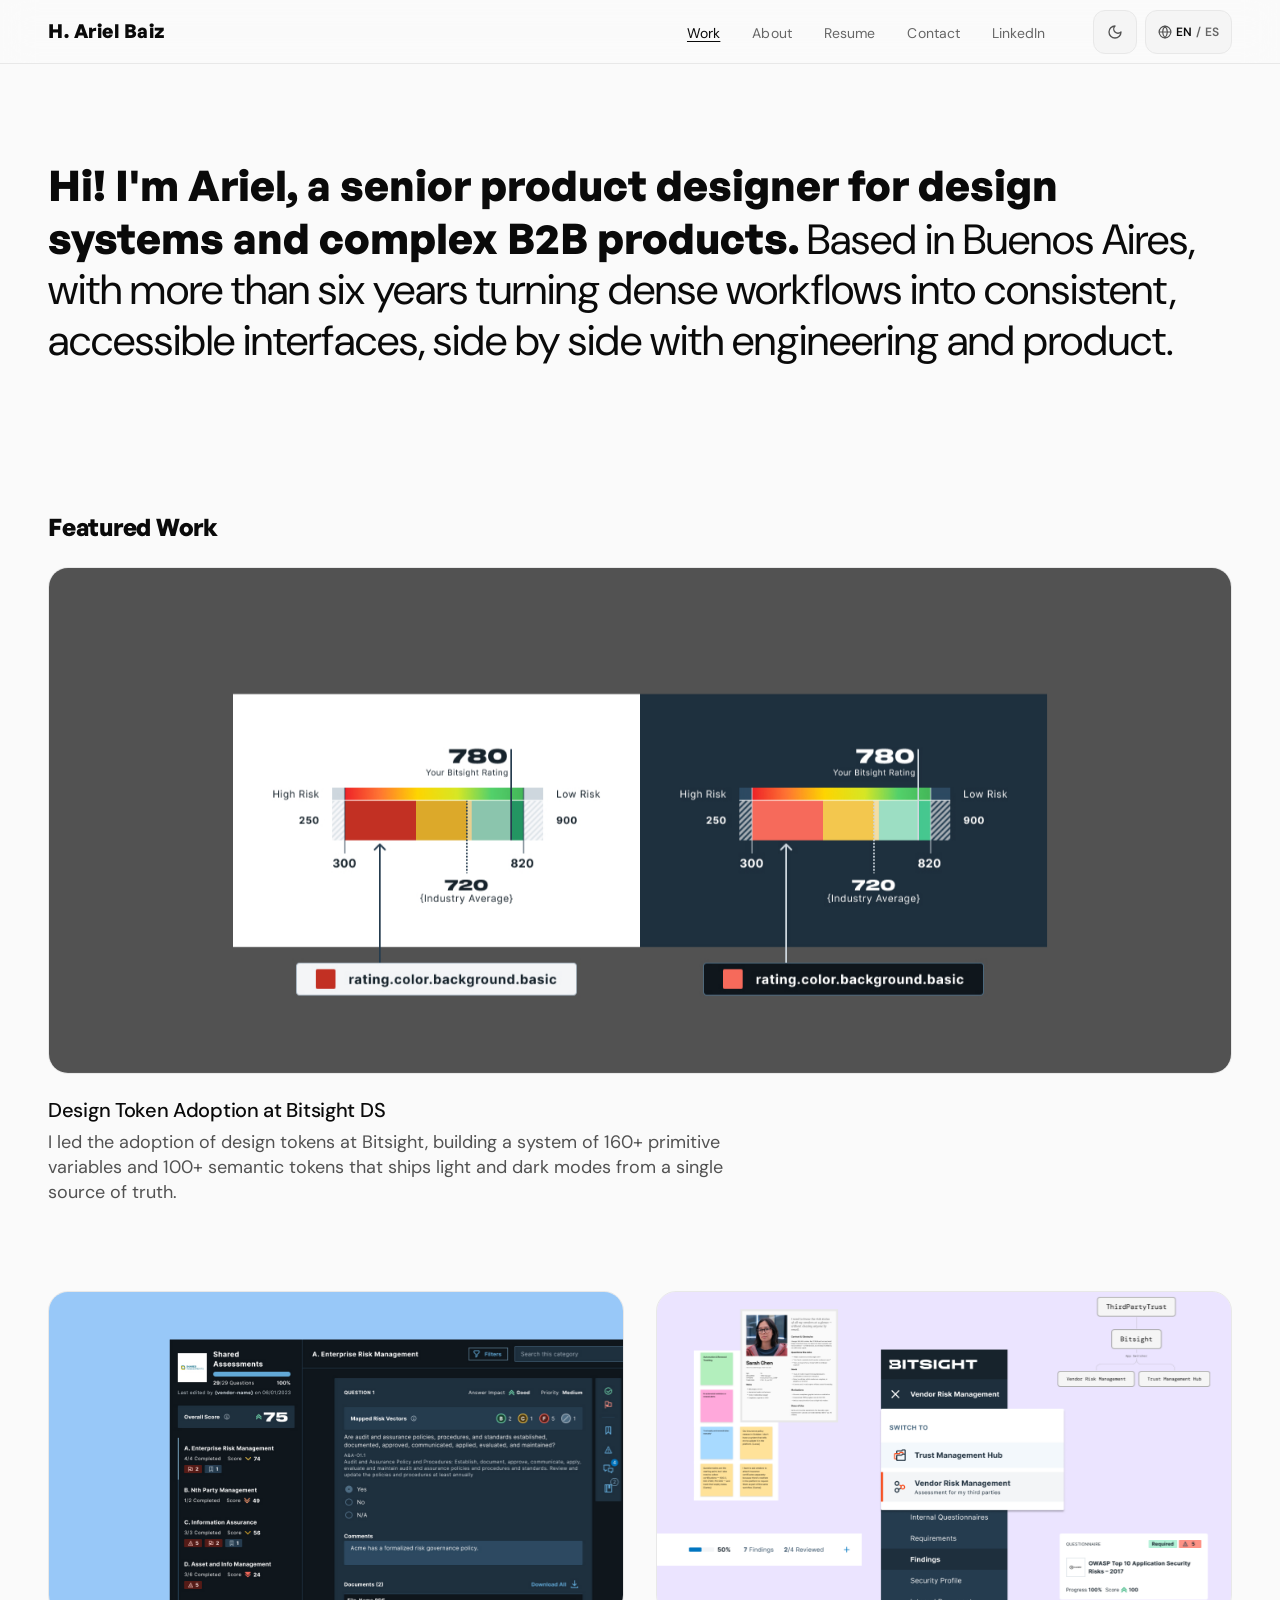
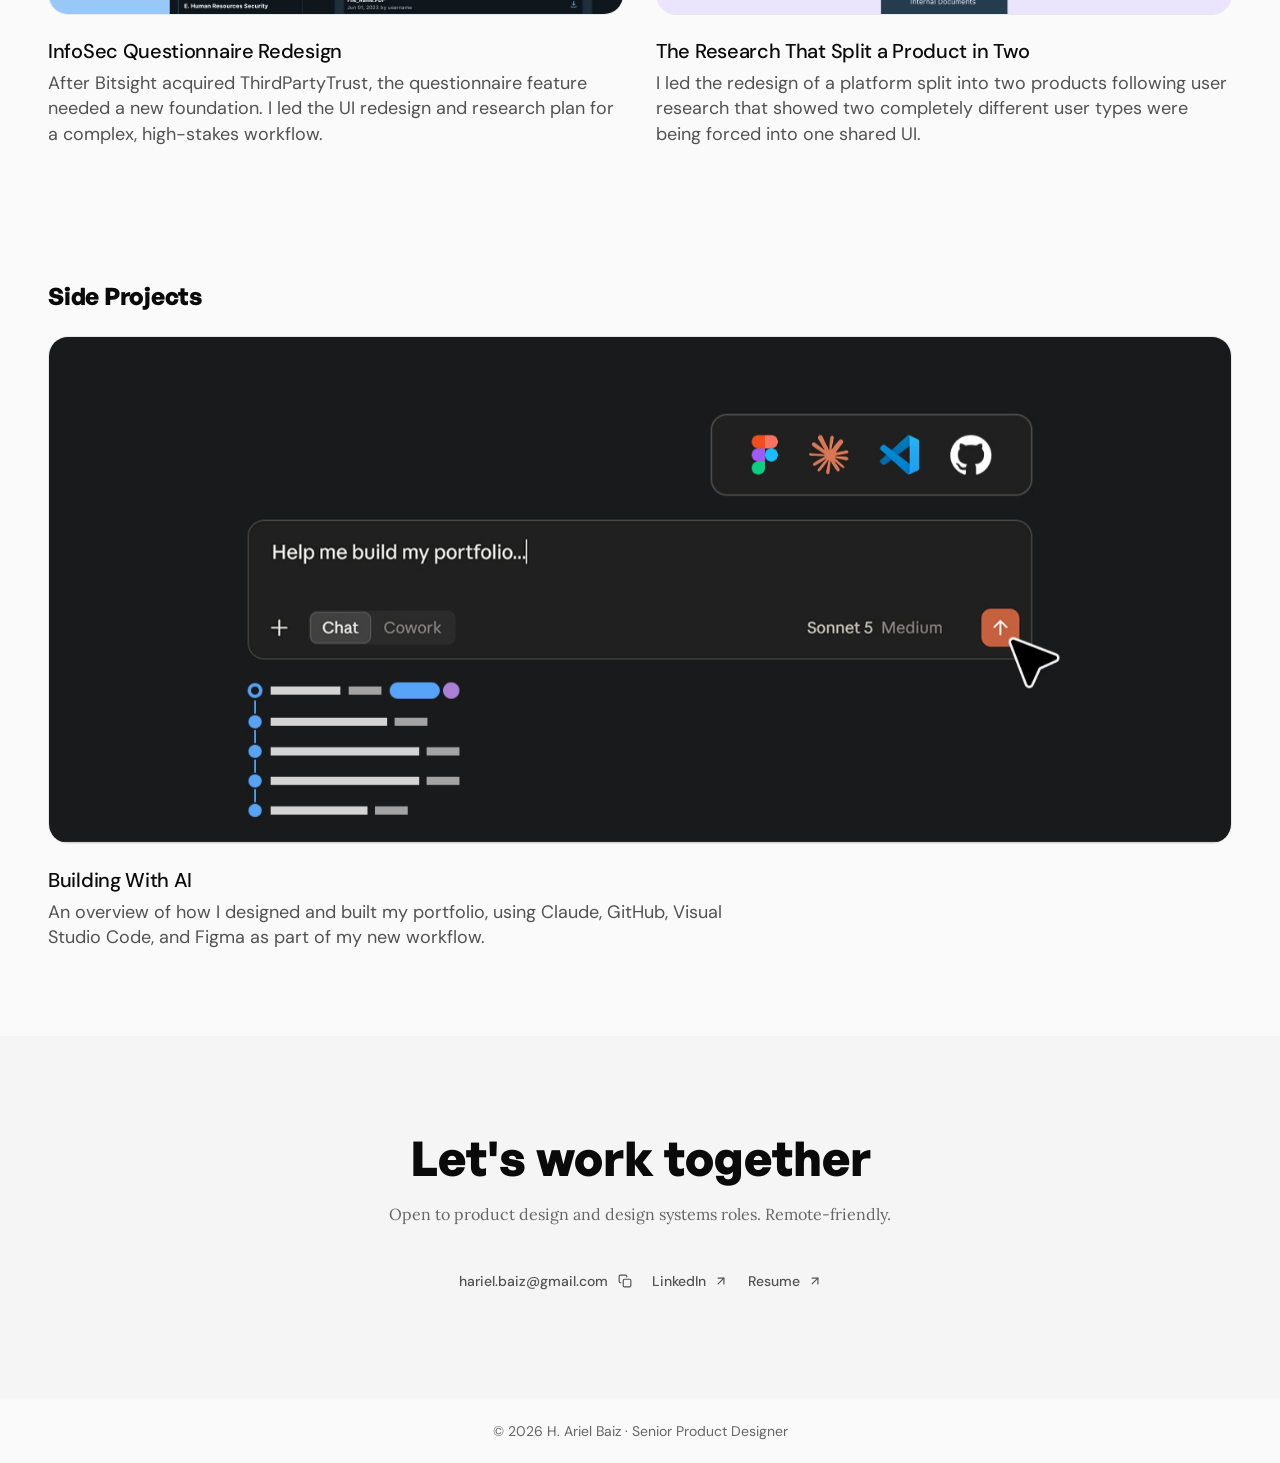
==== commit 06068e8d: "v1.4.2 - General Sans as the display and UI font (self-hosted WOFF2, DM Sans fallback), landing hero" ====
--- a/index.html
+++ b/index.html
@@ -2,6 +2,7 @@
 <html lang="en" data-i18n-title="meta.title.index" data-i18n-desc="meta.desc.index">
 <head>
   <meta charset="UTF-8"/>
+  <link rel="preload" href="fonts/GeneralSans-Regular.woff2" as="font" type="font/woff2" crossorigin/>
   <link rel="stylesheet" href="css/tokens.css"/>
   <link rel="stylesheet" href="css/base.css"/>
   <link rel="stylesheet" href="css/landing.css"/>
@@ -93,7 +94,7 @@
 <!-- ── HERO — single column, no stack ── -->
 <section class="hero">
   <div>
-    <h1 class="fade-in" data-i18n="hero.intro">Hi! I'm Ariel, a <strong>senior product designer</strong> for design systems and complex B2B products. Based in Buenos Aires, with more than six years turning dense workflows into consistent, accessible interfaces, side by side with engineering and product.</h1>
+    <h1 class="fade-in" data-i18n="hero.intro"><span class="hero-lead">Hi! I'm Ariel, a senior product designer for design systems and complex B2B products.</span> Based in Buenos Aires, with more than six years turning dense workflows into consistent, accessible interfaces, side by side with engineering and product.</h1>
   </div>
 </section>
 
--- a/css/tokens.css
+++ b/css/tokens.css
@@ -33,6 +33,12 @@
 /* ── 1. FONTS ──────────────────────────────────────────── */
 @import url('https://fonts.googleapis.com/css2?family=DM+Sans:ital,opsz,wght@0,9..40,400;0,9..40,600;0,9..40,800;1,9..40,400&family=Lora:ital,wght@0,400;1,400&family=DM+Mono:wght@400;500&display=swap');
 
+/* Display — General Sans (self-hosted, Fontshare / ITF Free Font License) */
+@font-face { font-family: 'General Sans'; src: url('../fonts/GeneralSans-Regular.woff2') format('woff2'); font-weight: 400; font-style: normal; font-display: swap; }
+@font-face { font-family: 'General Sans'; src: url('../fonts/GeneralSans-Medium.woff2') format('woff2');  font-weight: 500; font-style: normal; font-display: swap; }
+@font-face { font-family: 'General Sans'; src: url('../fonts/GeneralSans-Bold.woff2') format('woff2');    font-weight: 700; font-style: normal; font-display: swap; }
+
+
 /* ── 2. PRIMITIVES ─────────────────────────────────────── */
 :root {
   /* Neutral scale — doc.cc foundation */
@@ -89,7 +95,7 @@
 
   /* Text */
   --text:    var(--n-950);   /* primary   #0a0a0a */
-  --text-2:  var(--n-700);   /* secondary #525252 */
+  --text-2:  var(--n-600);   /* secondary #525252 */
   --text-3:  var(--n-550);   /* tertiary  #666666 (was #737373: 4.34:1 on #f5f5f5, failed AA) */
   --text-on-inverse: var(--n-0);
   --text-on-inverse-2: var(--n-300);
@@ -196,15 +202,15 @@
 
 /* ── 5. TYPOGRAPHY TOKENS ───────────────────────────────── */
 :root {
-  --f-display: 'DM Sans', sans-serif;
-  --f-ui:      'DM Sans', system-ui, sans-serif;
+  --f-display: 'General Sans', 'DM Sans', sans-serif;
+  --f-ui:      'General Sans', 'DM Sans', system-ui, sans-serif;
   --f-body:    'Lora', Georgia, serif;
   --f-mono:    'DM Mono', monospace;
 
-  /* Display — Space Grotesk Bold */
-  --t-display-2xl: 800 72px/80px var(--f-display);
-  --t-display-xl:  800 56px/64px var(--f-display);
-  --t-display-lg:  800 40px/48px var(--f-display);
+  /* Display — General Sans Bold */
+  --t-display-2xl: 700 72px/80px var(--f-display);
+  --t-display-xl:  700 56px/64px var(--f-display);
+  --t-display-lg:  700 40px/48px var(--f-display);
 
   /* Heading — DM Sans */
   --t-heading-xl: 800 32px/40px var(--f-ui);   /* letter-spacing: -0.5px */
--- a/css/base.css
+++ b/css/base.css
@@ -42,7 +42,7 @@
 /* Logo — Space Grotesk Bold 18px */
 .nav-name {
   font-family: var(--f-display);
-  font-weight: 800;
+  font-weight: 700;
   font-size: 1.2rem;
   line-height: 1;
   letter-spacing: .5px;
@@ -78,7 +78,8 @@
 .nav-links a:hover,
 .nav-links a[aria-current="page"] {
   /* Nav/Active — DM Sans Medium */
-  font-weight: 600;
+  text-decoration: underline;
+  text-underline-offset: 3px;
   color: var(--nav-link);
 }
 
@@ -337,7 +338,7 @@
   align-items: center;
   gap: var(--space-2);
   font-family: var(--f-ui);
-  font-weight: 600;
+  font-weight: 500;
   font-size: 14px;
   line-height: 20px;
   color: var(--text-2);
@@ -360,7 +361,7 @@
   align-items: center;
   font-family: var(--f-ui);
   font-size: 11px;
-  font-weight: 600;
+  font-weight: 400;
   letter-spacing: .4px;
   color: var(--text-2);
   background: var(--brand-tag-bg);
--- a/css/landing.css
+++ b/css/landing.css
@@ -11,15 +11,15 @@
   padding: var(--space-12) var(--gutter) var(--space-12);
 }
 
-/* .section h3{
-  font-family: var(--f-display);
+/* Matches .graphic-grid__title on the About page */
+.section h2 {
+  font-family: var(--f-ui);
   font-weight: 800;
-  font-size: clamp(1.1rem, 3vw, 32px);
-  line-height: 1.1;
-  letter-spacing: auto;
-  color: var(--text);
-  margin-bottom: 14px;
-} */
+  font-size: 24px;
+  line-height: 32px;
+  letter-spacing: -0.25px;
+  color: var(--text);
+}
 
 .section-label {
   font-family: var(--f-mono);
@@ -50,7 +50,7 @@
   margin-bottom: 0; /* gap below comes from --section-gap */
 }
 .hero h1 em { font-style: italic; }
-.hero h1 strong { font-weight: 600; }
+.hero h1 .hero-lead { font-weight: 700; } /* lead sentence Medium, rest Regular */
 
 .hero-sub {
   font-family: var(--f-body);
@@ -191,7 +191,7 @@
 
 .case-row__title {
   font-family: var(--f-display);
-  font-weight: 600;
+  font-weight: 500;
   font-size: clamp(1.25rem, 1.4vw, 24px);
   line-height: 1.2;
   letter-spacing: -0.3px;
@@ -252,7 +252,7 @@
 
 .contact-dark h2 {
   font-family: var(--f-display);
-  font-weight: 800;
+  font-weight: 700;
   font-size: clamp(2rem, 4vw, 48px);
   line-height: 1.1;
   letter-spacing: 0px;
@@ -289,7 +289,6 @@
   .hero { padding: var(--space-8) var(--gutter-mobile) var(--section-gap); }
   .hero h1 { font-size: clamp(2rem, 8vw, 40px); letter-spacing: -.5px; }
   .section { padding: 0 var(--gutter-mobile) var(--section-gap); }
-  .section h2 { font-size: clamp(1.5rem, 6vw, 24px); letter-spacing: -.5px; }
   .contact-dark { padding: var(--space-16) var(--gutter-mobile); }
   .contact-links { flex-direction: column; align-items: center;}
   
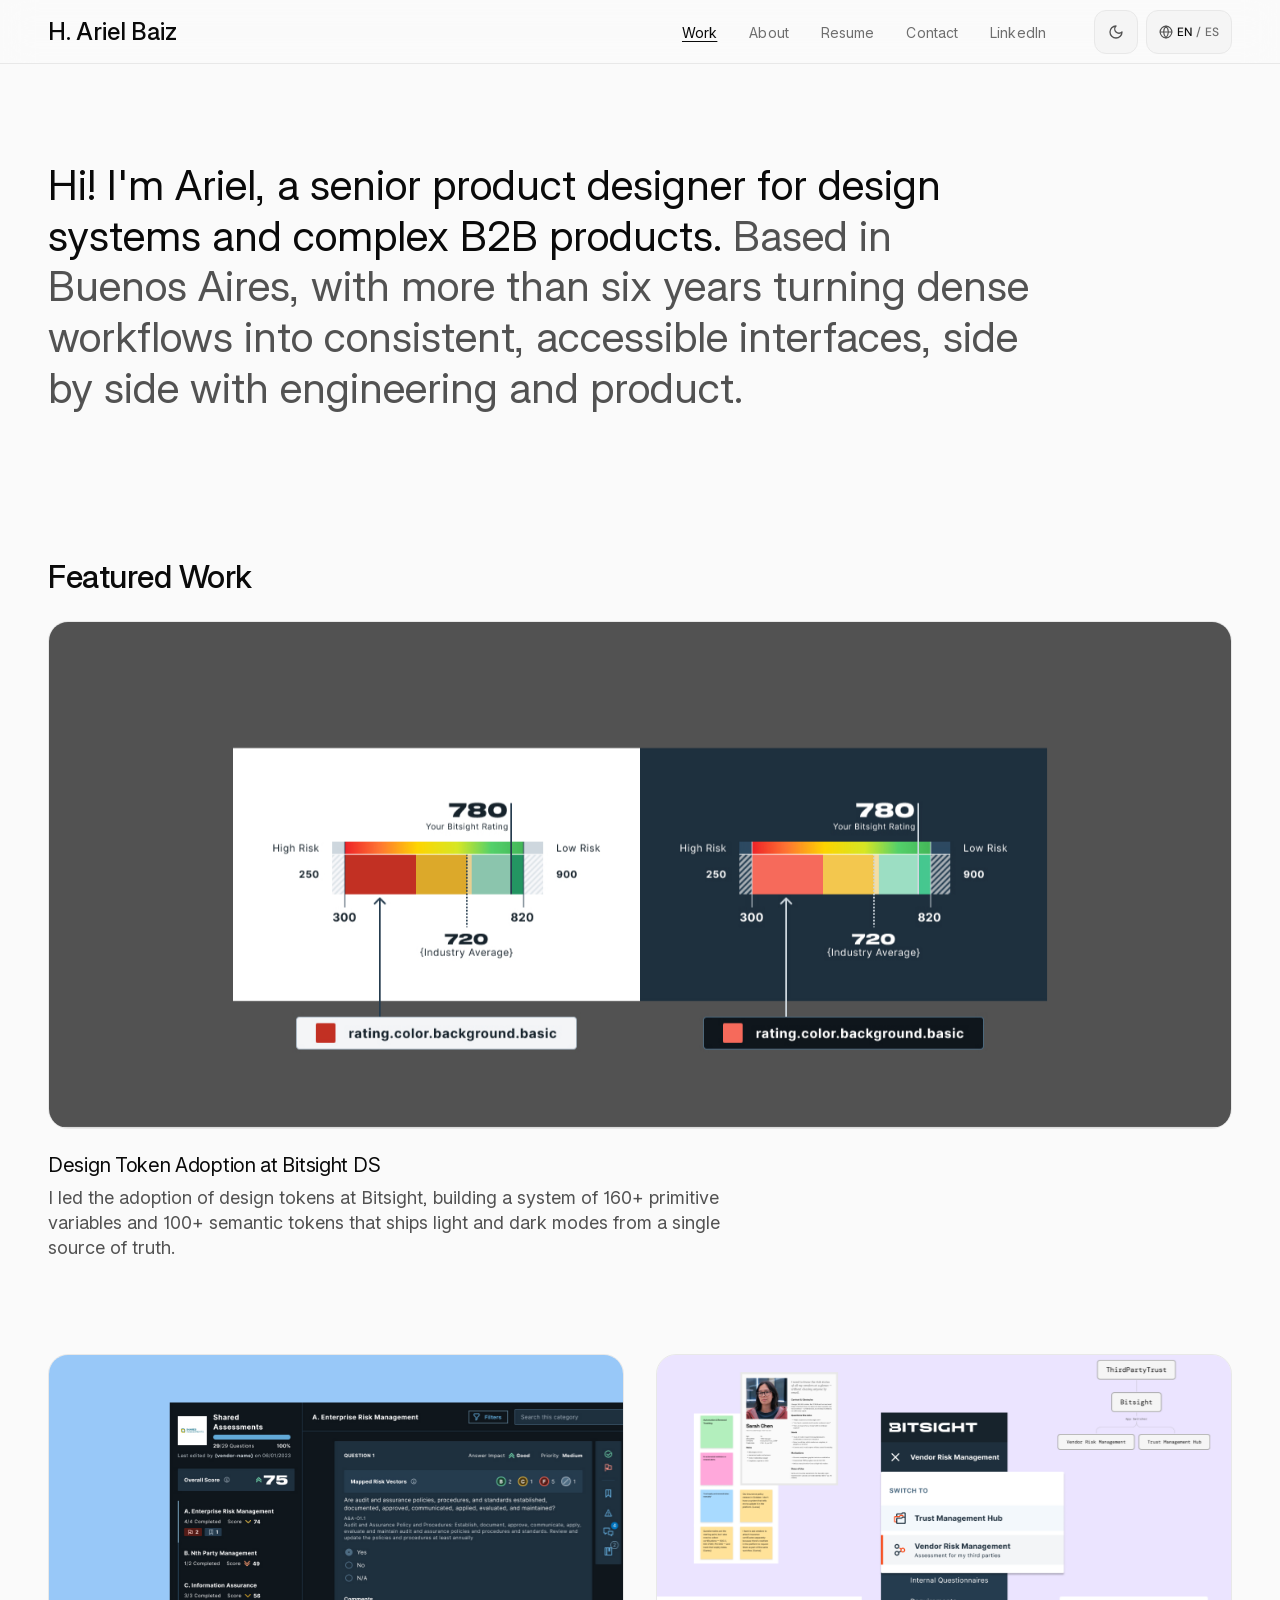
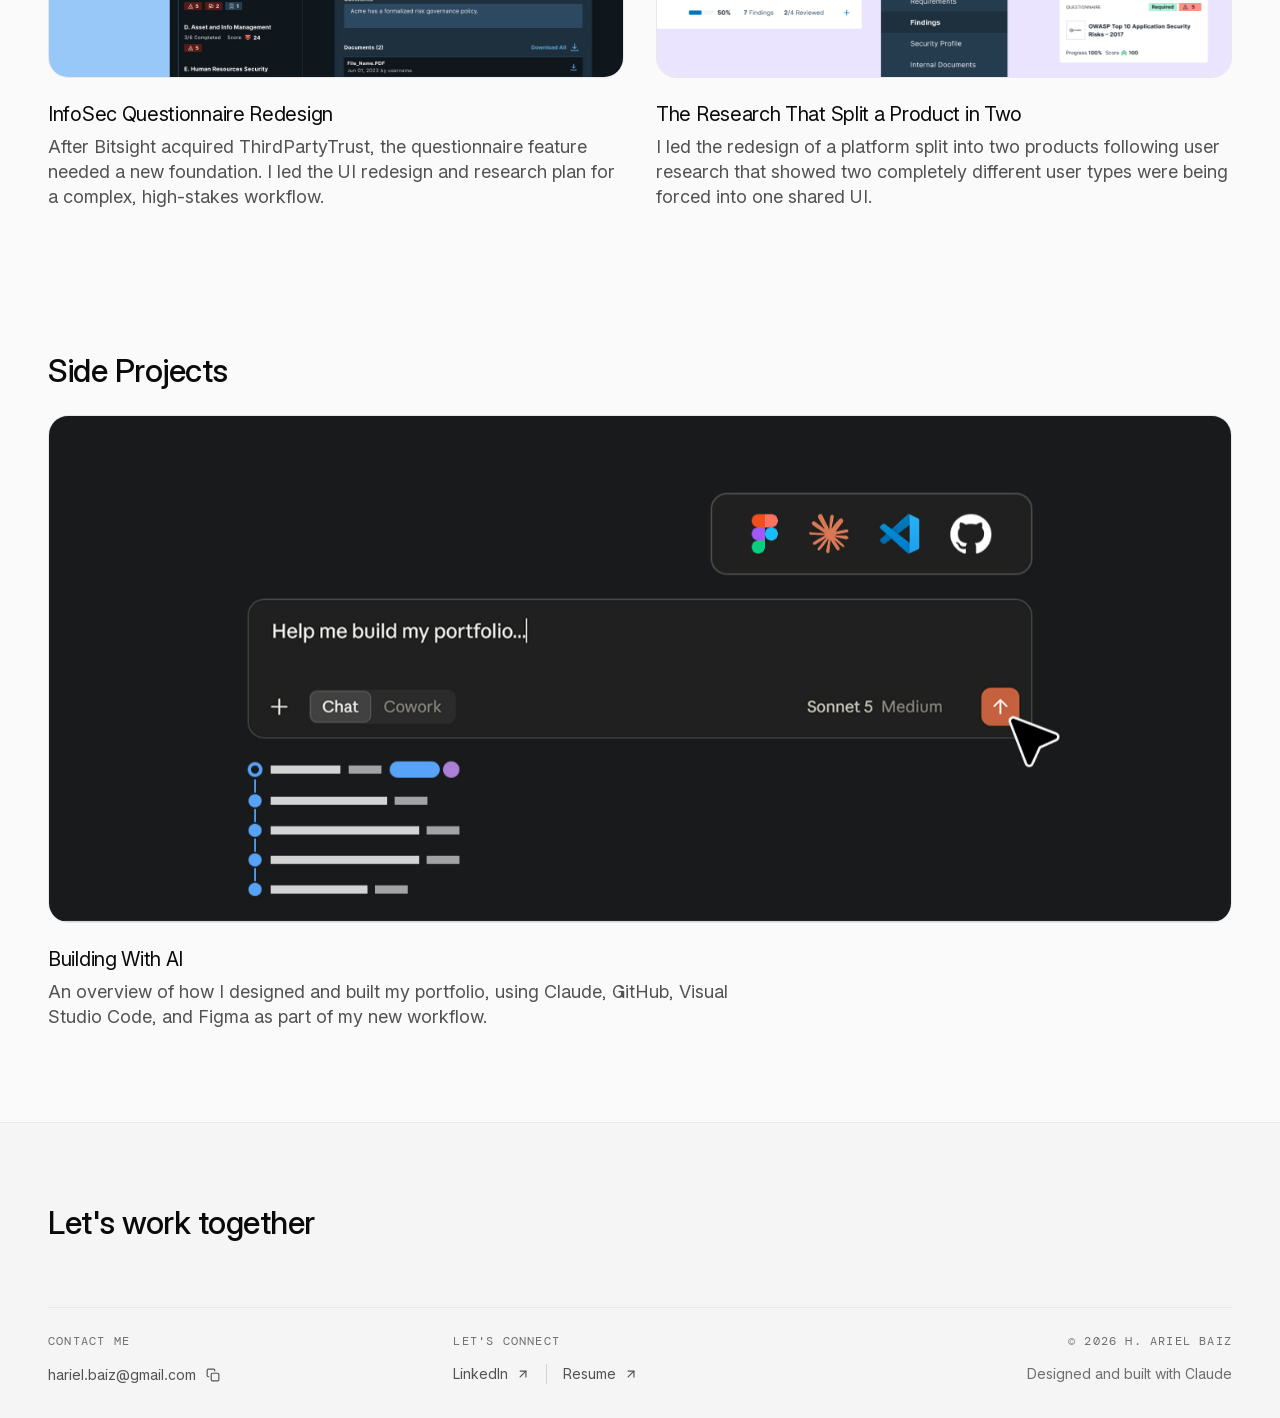
==== commit 83f9baee: "v1.5.0 - Ask AI assistant on a Cloudflare Worker (daily question limits), Raveo as the display and U" ====
--- a/index.html
+++ b/index.html
@@ -2,11 +2,13 @@
 <html lang="en" data-i18n-title="meta.title.index" data-i18n-desc="meta.desc.index">
 <head>
   <meta charset="UTF-8"/>
-  <link rel="preload" href="fonts/GeneralSans-Regular.woff2" as="font" type="font/woff2" crossorigin/>
+  <link rel="preload" href="fonts/RaveoVF-subsetted.woff2" as="font" type="font/woff2" crossorigin/>
   <link rel="stylesheet" href="css/tokens.css"/>
   <link rel="stylesheet" href="css/base.css"/>
   <link rel="stylesheet" href="css/landing.css"/>
-  <link rel="icon" href="images/favicon.ico"/>
+  <link rel="stylesheet" href="css/ask.css"/>
+  <link rel="icon" href="images/favicon.ico" sizes="32x32"/>
+  <link rel="icon" type="image/svg+xml" href="images/SVG/favicon.svg"/>
   <meta name="viewport" content="width=device-width, initial-scale=1.0"/>
   <title>Hariel Baiz — Senior Product Designer</title>
   <meta name="description" content="Ariel Baiz is a Senior Product Designer in Buenos Aires specializing in design systems and B2B SaaS UI. Case studies on design tokens, UX research, and AI-assisted design."/>
@@ -65,7 +67,7 @@
 <a class="skip-link" href="#main" data-i18n="a11y.skip">Skip to main content</a>
 
 <nav>
-  <a class="nav-name" href="#" data-i18n="nav.brand">HAB</a>
+  <a class="nav-name nav-logo" href="#" aria-label="H. Ariel Baiz — Home">H. Ariel Baiz</a>
   <ul class="nav-links">
     <li><a href="#work" aria-current="page" data-i18n="nav.work">Work</a></li>
     <li><a href="about.html" data-i18n="nav.about">About</a></li>
@@ -74,6 +76,7 @@
     <li><a href="https://www.linkedin.com/in/hariel-baiz" class="nav-cta" target="_blank"><span data-i18n="nav.linkedin">LinkedIn</span></a></li>
   </ul>
   <div class="nav-controls">
+    <button type="button" class="nav-ask" data-ask-open hidden aria-haspopup="dialog" data-i18n-aria="nav.ask" aria-label="Ask AI"><svg width="16" height="16" viewBox="0 0 24 24" fill="none" stroke="currentColor" stroke-width="2" stroke-linecap="round" stroke-linejoin="round" aria-hidden="true"><path d="M9.937 15.5A2 2 0 0 0 8.5 14.063l-6.135-1.582a.5.5 0 0 1 0-.962L8.5 9.936A2 2 0 0 0 9.937 8.5l1.582-6.135a.5.5 0 0 1 .963 0L14.063 8.5A2 2 0 0 0 15.5 9.937l6.135 1.581a.5.5 0 0 1 0 .964L15.5 14.063a2 2 0 0 0-1.437 1.437l-1.582 6.135a.5.5 0 0 1-.963 0z"/><path d="M20 3v4"/><path d="M22 5h-4"/><path d="M4 17v2"/><path d="M5 18H3"/></svg></button>
     <button class="theme-toggle" aria-label="Toggle theme">
       <span class="icon-moon"><svg width="16" height="16" viewBox="0 0 24 24" fill="none" stroke="currentColor" stroke-width="2" stroke-linecap="round" stroke-linejoin="round"><path d="M12 3a6 6 0 0 0 9 9 9 9 0 1 1-9-9Z"/></svg></span>
       <span class="icon-sun"><svg width="16" height="16" viewBox="0 0 24 24" fill="none" stroke="currentColor" stroke-width="2" stroke-linecap="round" stroke-linejoin="round"><circle cx="12" cy="12" r="4"/><path d="M12 2v2"/><path d="M12 20v2"/><path d="m4.93 4.93 1.41 1.41"/><path d="m17.66 17.66 1.41 1.41"/><path d="M2 12h2"/><path d="M20 12h2"/><path d="m6.34 17.66-1.41 1.41"/><path d="m19.07 4.93-1.41 1.41"/></svg></span>
@@ -94,7 +97,13 @@
 <!-- ── HERO — single column, no stack ── -->
 <section class="hero">
   <div>
-    <h1 class="fade-in" data-i18n="hero.intro"><span class="hero-lead">Hi! I'm Ariel, a senior product designer for design systems and complex B2B products.</span> Based in Buenos Aires, with more than six years turning dense workflows into consistent, accessible interfaces, side by side with engineering and product.</h1>
+    <h1 class="sr-only" data-i18n="hero.h1">Ariel Baiz, Senior Product Designer</h1>
+    <p class="hero-intro fade-in" data-i18n="hero.intro"><span class="hero-lead">Hi! I'm Ariel, a senior product designer for design systems and complex B2B products.</span> Based in Buenos Aires, with more than six years turning dense workflows into consistent, accessible interfaces, side by side with engineering and product.</p>
+  <form class="ask-inline" data-ask-inline hidden role="search">
+    <label class="sr-only" for="ask-inline-input" data-i18n="ask.inline.label">Ask the AI assistant about Ariel</label>
+    <textarea id="ask-inline-input" rows="1" maxlength="1000" autocomplete="off" data-i18n-placeholder="ask.inline.placeholder" placeholder="Ask the AI about my work…"></textarea>
+    <button type="submit" data-i18n="ask.inline.btn">Ask</button>
+  </form>
   </div>
 </section>
 
@@ -204,27 +213,37 @@
 
 </main>
 
-<!-- ── CONTACT ── -->
-<section class="contact-dark" aria-labelledby="contact-title">
-  <h2 id="contact-title" class="reveal" data-i18n="contact.title">Let's work <em>together</em></h2>
-  <p class="reveal" data-i18n="contact.sub">Open to product design and design systems roles. Remote-friendly.</p>
-  <div class="contact-links reveal">
-    <span class="email-copy-group">
-      <a href="#" class="btn-text-dark" data-email>hariel.baiz@gmail.com</a>
-      <button type="button" class="copy-btn" data-copy-email aria-label="Copy email address">
-        <svg class="icon-copy" width="14" height="14" viewBox="0 0 24 24" fill="none" stroke="currentColor" stroke-width="2" stroke-linecap="round" stroke-linejoin="round"><rect x="9" y="9" width="13" height="13" rx="2"/><path d="M5 15H4a2 2 0 0 1-2-2V4a2 2 0 0 1 2-2h9a2 2 0 0 1 2 2v1"/></svg>
-        <svg class="icon-check" width="14" height="14" viewBox="0 0 24 24" fill="none" stroke="currentColor" stroke-width="2" stroke-linecap="round" stroke-linejoin="round"><path d="M20 6 9 17l-5-5"/></svg></button>
-      
-    </span>
-    <a href="https://www.linkedin.com/in/hariel-baiz" class="btn-text-dark"><span data-i18n="nav.linkedin">LinkedIn</span> <svg width="14" height="14" viewBox="0 0 24 24" fill="none" stroke="currentColor" stroke-width="2" stroke-linecap="round" stroke-linejoin="round"><path d="M7 7h10v10"/><path d="M7 17 17 7"/></svg></a>
-    <a href="downloads/Hariel-Baiz-Resume-EN.pdf" data-i18n-href="resume.href" target="_blank" class="btn-text-dark"><span data-i18n="nav.resume">Resume</span> <svg width="14" height="14" viewBox="0 0 24 24" fill="none" stroke="currentColor" stroke-width="2" stroke-linecap="round" stroke-linejoin="round"><path d="M7 7h10v10"/><path d="M7 17 17 7"/></svg></a>
-  </div>
-</section>
-
-<footer>
-  <p data-i18n="footer.copy">© 2026 H. Ariel Baiz · Senior Product Designer</p>
+<footer class="site-footer" aria-labelledby="footer-title">
+  <div class="footer-cta">
+    <div>
+      <h2 id="footer-title" data-i18n="contact.title">Let's work <em>together</em></h2>
+    </div>
+  </div>
+  <div class="footer-cols">
+    <div class="footer-col">
+      <p class="footer-label" data-i18n="footer.contact">Contact me</p>
+      <span class="email-copy-group">
+        <a href="#" class="btn-text-dark" data-email>hariel.baiz@gmail.com</a>
+        <button type="button" class="copy-btn" data-copy-email data-aria-title data-i18n-aria="contact.copy" aria-label="Copy email address" title="Copy email address">
+          <svg class="icon-copy" width="14" height="14" viewBox="0 0 24 24" fill="none" stroke="currentColor" stroke-width="2" stroke-linecap="round" stroke-linejoin="round" aria-hidden="true"><rect x="9" y="9" width="13" height="13" rx="2"/><path d="M5 15H4a2 2 0 0 1-2-2V4a2 2 0 0 1 2-2h9a2 2 0 0 1 2 2v1"/></svg>
+          <svg class="icon-check" width="14" height="14" viewBox="0 0 24 24" fill="none" stroke="currentColor" stroke-width="2" stroke-linecap="round" stroke-linejoin="round" aria-hidden="true"><path d="M20 6 9 17l-5-5"/></svg></button>
+      </span>
+    </div>
+    <div class="footer-col">
+      <p class="footer-label" data-i18n="footer.connect">Let's connect</p>
+      <div class="footer-links">
+        <a href="https://www.linkedin.com/in/hariel-baiz" class="btn-text-dark" target="_blank" rel="noopener"><span data-i18n="nav.linkedin">LinkedIn</span> <svg width="14" height="14" viewBox="0 0 24 24" fill="none" stroke="currentColor" stroke-width="2" stroke-linecap="round" stroke-linejoin="round" aria-hidden="true"><path d="M7 7h10v10"/><path d="M7 17 17 7"/></svg></a>
+        <a href="downloads/Hariel-Baiz-Resume-EN.pdf" data-i18n-href="resume.href" target="_blank" class="btn-text-dark"><span data-i18n="nav.resume">Resume</span> <svg width="14" height="14" viewBox="0 0 24 24" fill="none" stroke="currentColor" stroke-width="2" stroke-linecap="round" stroke-linejoin="round" aria-hidden="true"><path d="M7 7h10v10"/><path d="M7 17 17 7"/></svg></a>
+      </div>
+    </div>
+    <div class="footer-col footer-col--meta">
+      <p class="footer-label" data-i18n="footer.copy">© 2026 H. Ariel Baiz</p>
+      <p class="footer-credit"><a href="case-study-building-with-ai.html" data-i18n="footer.credit">Designed and built with Claude</a></p>
+    </div>
+  </div>
 </footer>
 
 <script src="js/site.js" defer></script>
+<script src="js/ask.js" defer></script>
 </body>
 </html>
--- a/css/tokens.css
+++ b/css/tokens.css
@@ -31,12 +31,11 @@
  */
 
 /* ── 1. FONTS ──────────────────────────────────────────── */
-@import url('https://fonts.googleapis.com/css2?family=DM+Sans:ital,opsz,wght@0,9..40,400;0,9..40,600;0,9..40,800;1,9..40,400&family=Lora:ital,wght@0,400;1,400&family=DM+Mono:wght@400;500&display=swap');
-
-/* Display — General Sans (self-hosted, Fontshare / ITF Free Font License) */
-@font-face { font-family: 'General Sans'; src: url('../fonts/GeneralSans-Regular.woff2') format('woff2'); font-weight: 400; font-style: normal; font-display: swap; }
-@font-face { font-family: 'General Sans'; src: url('../fonts/GeneralSans-Medium.woff2') format('woff2');  font-weight: 500; font-style: normal; font-display: swap; }
-@font-face { font-family: 'General Sans'; src: url('../fonts/GeneralSans-Bold.woff2') format('woff2');    font-weight: 700; font-style: normal; font-display: swap; }
+@import url('https://fonts.googleapis.com/css2?family=DM+Sans:ital,opsz,wght@0,9..40,400;0,9..40,500;0,9..40,800;1,9..40,400&family=Lora:ital,wght@0,400;1,400&family=DM+Mono:wght@400;500&display=swap');
+
+/* Raveo (display + UI) — variable, subsetted Regular–Bold, self-hosted. OFL 1.1, license in fonts/Raveo-OFL.txt (ships with the site).
+   Numeric weights follow classic Inter positions (500 = Inter Medium; the named Medium is 520). */
+@font-face { font-family: 'Raveo'; src: url('../fonts/RaveoVF-subsetted.woff2') format('woff2'); font-weight: 400 730; font-style: normal; font-display: swap; }
 
 
 /* ── 2. PRIMITIVES ─────────────────────────────────────── */
@@ -48,10 +47,15 @@
   --n-100: #f5f5f5;
   --n-200: #e8e8e8;
   --n-300: #d4d4d4;
+  --n-350: #c4c4c4;
+  --n-375: #b3b3b3;  /* dark-mode secondary: 9.4:1 on #0a0a0a */
   --n-400: #a3a3a3;
+  --n-450: #919191;  /* dark-mode tertiary: 4.8:1 on #262626 */
   --n-500: #737373;
+  --n-525: #6e6e6e;  /* light-mode tertiary: 4.7:1 on #f5f5f5 (AA) */
   --n-550: #666666;  /* AA text on --bg-muted (#f5f5f5): 5.10:1 */
   --n-600: #525252;
+  --n-650: #4a4a4a;  /* light-mode secondary: 8.9:1 on #fff */
   --n-700: #3d3d3d;
   --n-800: #262626;
   --n-900: #171717;
@@ -92,11 +96,14 @@
   --surface-card:    var(--n-100);
   --surface-card-inverse: var(--n-800);  /* dark card surface, e.g. outcome stats */
   --surface-overlay: rgba(255,255,255,0.95);
+  /* Raised surfaces (floating panels, popovers, inputs on them). Rules: a surface above another is lighter,
+     never darker; separation is a 1px border, never a shadow. Page base is --bg-subtle (n-50 / n-900). */
+  --surface-raised:   var(--n-0);    /* lighter than the n-50 page */
 
   /* Text */
   --text:    var(--n-950);   /* primary   #0a0a0a */
-  --text-2:  var(--n-600);   /* secondary #525252 */
-  --text-3:  var(--n-550);   /* tertiary  #666666 (was #737373: 4.34:1 on #f5f5f5, failed AA) */
+  --text-2:  var(--n-600);   /* secondary #525252 — 7.8:1 on #fff */
+  --text-3:  var(--n-525);   /* tertiary  #6e6e6e — 5.1:1 on #fff, 4.7:1 on #f5f5f5 (AA) */
   --text-on-inverse: var(--n-0);
   --text-on-inverse-2: var(--n-300);
   /* Paired with --surface-card-inverse (brand-blue fill) — verified AA against
@@ -155,11 +162,12 @@
   --surface-card:    var(--n-800);
   --surface-card-inverse: var(--n-200);  /* light card surface, e.g. outcome stats */
   --surface-overlay: rgba(10,10,10,0.95);
+  --surface-raised:   var(--n-800);  /* lighter than the n-900 page */
 
   /* Text */
   --text:    var(--n-0);     /* #ffffff */
-  --text-2:  var(--n-200);   /* #a3a3a3 */
-  --text-3:  var(--n-400);   /* #737373 */
+  --text-2:  var(--n-375);   /* secondary #b3b3b3 — 9.4:1 on #0a0a0a */
+  --text-3:  var(--n-450);   /* tertiary  #919191 — 6:1 on #0a0a0a, 4.8:1 on #262626 (AA) */
   --text-on-inverse: var(--n-950);
   --text-on-inverse-2: var(--n-600);
 
@@ -202,30 +210,35 @@
 
 /* ── 5. TYPOGRAPHY TOKENS ───────────────────────────────── */
 :root {
-  --f-display: 'General Sans', 'DM Sans', sans-serif;
-  --f-ui:      'General Sans', 'DM Sans', system-ui, sans-serif;
+  /* Raveo for display + UI (OFL, self-hosted). DM Sans is the fallback. */
+  --f-display: 'Raveo', 'DM Sans', sans-serif;
+  --f-ui:      'Raveo', 'DM Sans', system-ui, sans-serif;
   --f-body:    'Lora', Georgia, serif;
   --f-mono:    'DM Mono', monospace;
 
-  /* Display — General Sans Bold */
-  --t-display-2xl: 700 72px/80px var(--f-display);
-  --t-display-xl:  700 56px/64px var(--f-display);
-  --t-display-lg:  700 40px/48px var(--f-display);
+  /* Font weights — the site uses two: Regular and Medium */
+  --fw-regular:  400;
+  --fw-medium:   500;
+
+  /* Display — Raveo Medium */
+  --t-display-2xl: 500 72px/80px var(--f-display);
+  --t-display-xl:  500 56px/64px var(--f-display);
+  --t-display-lg:  500 40px/48px var(--f-display);
 
   /* Heading — DM Sans */
-  --t-heading-xl: 800 32px/40px var(--f-ui);   /* letter-spacing: -0.5px */
-  --t-heading-lg: 800 24px/32px var(--f-ui);   /* letter-spacing: -0.25px */
-  --t-heading-md: 600 20px/28px var(--f-ui);
-  --t-heading-sm: 600 18px/26px var(--f-ui);
+  --t-heading-xl: 500 32px/40px var(--f-ui);   /* letter-spacing: -0.5px */
+  --t-heading-lg: 500 24px/32px var(--f-ui);   /* letter-spacing: -0.25px */
+  --t-heading-md: 500 20px/28px var(--f-ui);
+  --t-heading-sm: 500 18px/26px var(--f-ui);
 
   /* Body — Lora */
   --t-body-lg: 400 18px/30px var(--f-body);
   --t-body-md: 400 16px/26px var(--f-body);
 
   /* UI — DM Sans */
-  --t-label-lg: 600 16px/24px var(--f-ui);
-  --t-label-md: 600 14px/20px var(--f-ui);
-  --t-label-sm: 600 12px/16px var(--f-ui);
+  --t-label-lg: 500 16px/24px var(--f-ui);
+  --t-label-md: 500 14px/20px var(--f-ui);
+  --t-label-sm: 500 12px/16px var(--f-ui);
   --t-caption:  400 12px/16px var(--f-ui);
   --t-nav:      400 14px/20px var(--f-ui);
 }
@@ -264,6 +277,17 @@
   --gutter-mobile: var(--space-6); /* 24px side padding on tablet and phone */
   --section-gap: var(--space-24);  /* same gap between all top-level sections */
 
+  /* Layout grid — 12 cols desktop / 8 tablet / 4 phone.
+     Content is --container-max wide with --grid-margin outside it.
+     Nav and footer content align to this container; only the 1680px hero
+     band (--band-max) is wider. */
+  --container-max: 1280px;
+  --band-max:      1680px;
+  --grid-cols:     12;
+  --grid-gap:      var(--space-8);   /* 32px */
+  --grid-margin:   var(--gutter);    /* 48px */
+  --col-module:    320px;            /* min card width for auto-fit grids */
+
   /* Legacy aliases — referenced by case study components */
   --radius-sm:  var(--r-sm);
   --radius-md:  var(--r-md);
@@ -280,3 +304,10 @@
 @media (max-width: 640px) {
   :root { --section-gap: var(--space-16); }
 }
+
+@media (max-width: 1024px) {
+  :root { --grid-cols: 8; --grid-gap: var(--space-6); --grid-margin: var(--gutter-mobile); }
+}
+@media (max-width: 640px) {
+  :root { --grid-cols: 4; --grid-gap: var(--space-4); }
+}
--- a/css/base.css
+++ b/css/base.css
@@ -32,7 +32,8 @@
   -webkit-backdrop-filter: blur(16px);
   border-bottom: 1px solid var(--nav-border);
   height: 64px;
-  padding: 0 var(--space-12);
+  /* Full-width bar; content aligns to the 1280px grid container */
+  padding: 0 max(var(--grid-margin), calc((100% - var(--container-max)) / 2));
   display: flex;
   align-items: center;
   justify-content: space-between;
@@ -41,16 +42,24 @@
 
 /* Logo — Space Grotesk Bold 18px */
 .nav-name {
-  font-family: var(--f-display);
-  font-weight: 700;
-  font-size: 1.2rem;
+  font-family: 'Raveo', var(--f-display);   /* name wordmark is always Raveo */
+  font-weight: 500;
+  font-size: 1.5rem;
   line-height: 1;
-  letter-spacing: .5px;
+  letter-spacing: -0.2px;
   color: var(--text);
   text-decoration: none;
   white-space: nowrap;
   flex-shrink: 0;
 }
+
+/* Name wordmark in the nav bar (text, not an image) */
+.nav-logo {
+  display: inline-flex;
+  align-items: center;
+  border-radius: var(--r-sm, 4px);
+}
+.nav-logo:focus-visible { outline: 2px solid var(--brand); outline-offset: 4px; }
 
 .nav-links {
   display: flex;
@@ -83,23 +92,6 @@
   color: var(--nav-link);
 }
 
-/* Contact CTA — DM Sans Medium 14px brand */
-.nav-cta {
-  font-family: var(--f-ui);
-  font-weight: 400;
-  font-size: 14px;
-  line-height: 20px;
-  letter-spacing: 0.1px;
-  color: var(--nav-text);
-  text-decoration: none;
-  white-space: nowrap;
-  flex-shrink: 0;
-  transition: opacity 0.15s;
-}
-.nav-cta:hover { 
-  font-weight: 600; 
-  color: var(--nav-link);
-}
 
 /* ── NAV CONTROLS (theme + lang) ────────────────────────── */
 .nav-controls {
@@ -153,7 +145,7 @@
   gap: var(--space-1);
   font-family: 'DM Sans', sans-serif;
   font-size: 12px;
-  font-weight: 600;
+  font-weight: 500;
   padding: 0 var(--space-3);
   line-height: 1;
   transition: background 0.15s, border-color 0.15s, color 0.15s;
@@ -218,7 +210,7 @@
   align-items: center;
   gap: var(--space-2);
   font-family: var(--f-ui);
-  font-weight: 600;
+  font-weight: 500;
   font-size: 14px;
   line-height: 20px;
   letter-spacing: 0.1px;
@@ -242,7 +234,7 @@
   align-items: center;
   gap: var(--space-2);
   font-family: var(--f-ui);
-  font-weight: 600;
+  font-weight: 500;
   font-size: 14px;
   line-height: 20px;
   letter-spacing: 0.1px;
@@ -267,7 +259,7 @@
   align-items: center;
   gap: var(--space-2);
   font-family: var(--f-ui);
-  font-weight: 600;
+  font-weight: 500;
   font-size: 14px;
   line-height: 20px;
   color: var(--text-on-inverse);
@@ -286,7 +278,7 @@
   align-items: center;
   gap: var(--space-2);
   font-family: var(--f-ui);
-  font-weight: 600;
+  font-weight: 500;
   font-size: 14px;
   line-height: 20px;
   color: var(--text-on-inverse);
@@ -300,7 +292,7 @@
 }
 .btn-ghost-dark:hover { border-color: var(--text-on-inverse); }
 
-/* Email + copy-to-clipboard button, sits next to the email pill in .contact-dark */
+/* Email + copy-to-clipboard button, sits next to the email link in the footer */
 .email-copy-group {
   display: inline-flex;
   align-items: center;
@@ -338,7 +330,7 @@
   align-items: center;
   gap: var(--space-2);
   font-family: var(--f-ui);
-  font-weight: 500;
+  font-weight: 400;
   font-size: 14px;
   line-height: 20px;
   color: var(--text-2);
@@ -359,13 +351,13 @@
 .chip, .card-tag, .tag {
   display: inline-flex;
   align-items: center;
-  font-family: var(--f-ui);
+  font-family: var(--f-mono);
   font-size: 11px;
   font-weight: 400;
-  letter-spacing: .4px;
+  letter-spacing: 1px;
   color: var(--text-2);
   background: var(--brand-tag-bg);
-  padding: var(--space-1) var(--space-2);
+  padding: var(--space-2) var(--space-3);
   border-radius: var(--r-pill);
   white-space: nowrap;
   text-transform: uppercase;
@@ -382,7 +374,7 @@
    Shared across case studies and about.html — single source
    so the two stop drifting out of sync with each other. */
 .testimonial-card { margin: var(--space-12) 0 var(--space-20); }
-.testimonial-quote { font-family: var(--f-body); font-size: 2.5rem; line-height: 1.25; color: var(--text); margin-bottom: var(--space-6); }
+.testimonial-quote { font-family: var(--f-body); font-size: 2rem; line-height: 1.25; color: var(--text); margin-bottom: var(--space-6); }
 .quote-icon {
   margin-bottom: var(--space-2);
   width: 3rem;
@@ -391,7 +383,7 @@
 .quote-icon svg { width: 100%; height: auto; }
 .testimonial-quote code { font-family: var(--f-mono); font-size: 0.85em; background: var(--bg-muted); padding: 0.1em 0.4em; border-radius: var(--r-sm); color: var(--text-2); font-style: normal; }
 .testimonial-meta { display: flex; flex-direction: row; gap: var(--space-2); }
-.t-role   { font-family: var(--f-ui); font-size: 1rem; font-weight: 600; color: var(--text); white-space: nowrap; flex-shrink: 0; }
+.t-role   { font-family: var(--f-ui); font-size: 1rem; font-weight: 500; color: var(--text); white-space: nowrap; flex-shrink: 0; }
 .t-moment { font-family: var(--f-ui); font-size: 1rem; color: var(--text-3); }
 
 /* Word-by-word reveal — as if the person were speaking the quote */
@@ -423,29 +415,68 @@
   .t-role, .t-moment { font-size: 0.8rem; }
 }
 
-/* ── FOOTER ─────────────────────────────────────────────── */
+/* ── FOOTER (same on every page) ───────────────────────────
+   Top: call to action (title, line, buttons + email copy). Bottom bar: copyright, credit.
+   Surface: --bg-muted, separated from the page by a 1px border (no shadow). */
 footer {
-  background: var(--bg-subtle);
-  padding: var(--space-6) var(--space-12);
+  background: var(--bg-muted);
+  border-top: 1px solid var(--border);
+  padding: var(--space-20) max(var(--grid-margin), calc((100% - var(--container-max)) / 2)) var(--space-8);
+}
+.footer-cta h2 {
+  font-family: var(--f-display);
+  font-weight: 500;
+  font-size: clamp(2rem, 2.4vw, 40px);   /* same as the case-study h2 */
+  line-height: 1.25;
+  letter-spacing: -0.5px;
+  color: var(--text);
+  margin: 0;
+}
+.footer-cta h2 em { font-style: italic; }
+.footer-cta {
   display: flex;
-  align-items: center;
-  justify-content: center;
-  gap: var(--space-4);
-}
-footer p,
-footer a {
+  justify-content: space-between;
+  align-items: flex-start;
+  gap: var(--space-6);
+  margin-bottom: var(--space-16);
+}
+
+/* Three groups on the page grid: Contact me · Let's connect · copyright + credit */
+.footer-cols {
+  display: grid;
+  grid-template-columns: repeat(var(--grid-cols), minmax(0, 1fr));
+  column-gap: var(--grid-gap);
+  row-gap: var(--space-8);
+  padding-top: var(--space-6);
+  border-top: 1px solid var(--border);
+}
+.footer-col { grid-column: span 4; display: flex; flex-direction: column; gap: var(--space-3); align-items: flex-start; }
+.footer-col--meta { align-items: flex-end; text-align: right; }
+/* Same recipe as .section-label (landing.css / case-study.css) */
+.footer-label {
+  font-family: var(--f-mono);
+  font-size: 0.75rem;
+  font-weight: 400;
+  letter-spacing: 0.1em;
+  text-transform: uppercase;
+  color: var(--text-3);
+  display: block;
+  margin: 0;
+}
+.footer-credit { margin: 0; font-size: 14px; line-height: 20px; }
+.footer-credit a {
   font-family: var(--f-ui);
   font-size: 14px;
-  line-height: 16px;
+  line-height: 20px;
   color: var(--text-3);
   text-decoration: none;
 }
-footer a {
-  display: inline-flex;
-  align-items: center;
-  gap: var(--space-1);
-}
-footer a:hover { font-weight: 600; }
+.footer-credit a:hover { color: var(--text); text-decoration: underline; text-underline-offset: 3px; }
+/* LinkedIn | Resume, split by a thin divider as in the reference */
+.footer-links { display: flex; align-items: center; margin-left: calc(-1 * var(--space-1)); }
+.footer-links a + a { border-left: 1px solid var(--border-mid); padding-left: var(--space-4); margin-left: var(--space-3); }
+.footer-col .email-copy-group { margin-left: calc(-1 * var(--space-1)); }
+.footer-col .btn-text-dark { padding-block: 0; line-height: 20px; }
 
 /* ── ANIMATIONS ─────────────────────────────────────────── */
 @keyframes fadeUp {
@@ -485,7 +516,8 @@
 /* ── RESPONSIVE SHARED ─────────────────────────────────── */
 @media (max-width: 1024px) {
   nav { padding: 0 var(--gutter-mobile); }
-  footer { padding: var(--space-6) var(--gutter-mobile); }
+  .footer-col--meta { grid-column: 1 / -1; align-items: flex-start; text-align: left; }
+  footer { padding: var(--space-16) var(--gutter-mobile) var(--space-6); }
 }
 @media (max-width: 640px) {
   nav { padding: 0 var(--gutter-mobile); gap: var(--space-4); }
@@ -510,7 +542,10 @@
   .nav-links li { width: 100%; }
   .nav-links a,
   .nav-links .nav-cta { width: 100%; padding: var(--space-6) 0; font-size: 2rem; }
-  footer { padding: var(--space-6) var(--gutter-mobile); flex-direction: column; text-align: center; }
+  footer { padding: var(--space-12) var(--gutter-mobile) var(--space-6); }
+  .footer-cta { margin-bottom: var(--space-12); }
+  .footer-col { grid-column: 1 / -1; }
+  .footer-col--meta { align-items: flex-start; text-align: left; }
 }
 
 /* Visually hidden but accessible to screen readers / SEO crawlers.
@@ -534,7 +569,7 @@
   position: absolute; left: 16px; top: -100px; z-index: 1001;
   padding: var(--space-3) var(--space-4); border-radius: var(--r-md, 8px);
   background: var(--bg-inverse); color: var(--bg);
-  font-family: var(--f-ui); font-size: 0.875rem; font-weight: 600; text-decoration: none;
+  font-family: var(--f-ui); font-size: 0.875rem; font-weight: 500; text-decoration: none;
 }
 .skip-link:focus { top: 12px; }
 
@@ -558,3 +593,25 @@
 .video-toggle:hover { background: rgba(23,23,23,0.9); }
 .video-toggle.video-expand { right: 56px; }
 .graphic-grid__media .video-frame { height: 100%; }
+
+/* ══════════════════════════════════════════════════════════
+   PAGE GRID — shared by pages with <body class="on-grid">
+   ══════════════════════════════════════════════════════════
+   Column tokens live in tokens.css (12 / 8 / 4 columns).
+   Tiers, all centered: text = 6 cols (about 60 characters per
+   line in Lora 20px, floor 540px), media = 8 cols, wide = 10.
+   .cs-frame wraps <main> and is a size container, so widths come
+   from the grid (cqw) instead of 100vw, which ignores the scrollbar. */
+.cs-frame { container-type: inline-size; }
+
+body.on-grid { --text-span: 6; --media-span: 8; --wide-span: 10; }
+@media (max-width: 1024px) { body.on-grid { --media-span: 8; --wide-span: 8; } }
+@media (max-width: 640px)  { body.on-grid { --text-span: 4; --media-span: 4; --wide-span: 4; } }
+
+body.on-grid :is(.page-wrap, .about-wrap, .hero-inner, .media-block) {
+  --grid-w: min(100cqw - 2 * var(--grid-margin), var(--container-max));
+  --text-w: max(
+    calc((var(--text-span) * var(--grid-w) - (var(--grid-cols) - var(--text-span)) * var(--grid-gap)) / var(--grid-cols)),
+    min(540px, var(--grid-w))
+  );
+}
--- a/css/landing.css
+++ b/css/landing.css
@@ -5,26 +5,27 @@
 
 /* ── LAYOUT ─────────────────────────────────────────────── */
 .section {
-  max-width: 1280px;
+  /* Content is --container-max wide; --grid-margin sits outside it */
+  max-width: calc(var(--container-max) + 2 * var(--grid-margin));
   margin: 0 auto;
   /* No top padding: the section above already provides --section-gap */
-  padding: var(--space-12) var(--gutter) var(--space-12);
+  padding: var(--space-12) var(--grid-margin) var(--space-12);
 }
 
 /* Matches .graphic-grid__title on the About page */
 .section h2 {
   font-family: var(--f-ui);
-  font-weight: 800;
-  font-size: 24px;
-  line-height: 32px;
-  letter-spacing: -0.25px;
+  font-weight: 500;
+  font-size: clamp(2rem, 2.4vw, 40px);   /* same as the case-study h2 */
+  line-height: 1.25;
+  letter-spacing: -0.5px;
   color: var(--text);
 }
 
 .section-label {
   font-family: var(--f-mono);
   font-size: 11px;
-  font-weight: 500;
+  font-weight: 400;
   letter-spacing: 0.1em;
   text-transform: uppercase;
   color: var(--text-3);
@@ -34,23 +35,30 @@
 
 /* ── HERO — single column ───────────────────────────────── */
 .hero {
-  max-width: 1280px;
+  max-width: calc(var(--container-max) + 2 * var(--grid-margin));
   width:100%;
   margin: 0 auto;
-  padding: var(--space-24) var(--gutter) var(--section-gap);
-}
-
-.hero h1 {
+  padding: var(--space-24) var(--grid-margin) var(--section-gap);
+}
+
+/* Hero copy is left aligned and spans 10 of the 12 grid columns on large screens.
+   % in max-width is relative to the hero's content box, which is the grid width. */
+.hero > div { text-align: left; }
+@media (min-width: 1025px) {
+  .hero > div { max-width: calc(10 * (100% - 11 * var(--grid-gap)) / 12 + 9 * var(--grid-gap)); }
+}
+
+.hero-intro {
   font-family: var(--f-display);
   font-weight: 400;
-  font-size: clamp(2.5rem, 3.3vw, 56px);
+  font-size: clamp(2.5rem, 3.3vw, 46px);
   line-height: 1.2;
   letter-spacing: 0px;
-  color: var(--text);
+  color: var(--text-2);          /* body of the statement: secondary */
   margin-bottom: 0; /* gap below comes from --section-gap */
 }
-.hero h1 em { font-style: italic; }
-.hero h1 .hero-lead { font-weight: 700; } /* lead sentence Medium, rest Regular */
+.hero-intro em { font-style: italic; }
+.hero-intro .hero-lead { font-weight: 400; color: var(--text); } /* lead sentence: same weight, primary color */
 
 .hero-sub {
   font-family: var(--f-body);
@@ -61,13 +69,16 @@
   max-width: 640px;
 }
 
-/* ── CASE LIST — 2-column grid, image-led cards ─────────── */
+/* ── CASE LIST — image-led cards on the page grid ───────── */
+/* Cards span half the grid: 6 of 12 cols (desktop), 4 of 8 (tablet),
+   full width on phones. Wide cards span every column. */
 .case-list {
   display: grid;
-  grid-template-columns: repeat(2, minmax(0, 1fr));
-  gap: var(--space-12) var(--space-8);
+  grid-template-columns: repeat(var(--grid-cols), minmax(0, 1fr));
+  gap: var(--space-12) var(--grid-gap);
   margin-top: var(--space-6);
 }
+.case-list > .case-row:not(.case-row--wide) { grid-column: span 6; }
 
 .case-row {
   display: flex;
@@ -85,7 +96,7 @@
 /* Wide card — spans both columns so the grid has no empty cells
    (first Featured Work card and the single Side Projects card).
    A wider 21:9 crop keeps the image from getting too tall. */
-.case-row--wide { grid-column: 1 / -1; }
+.case-list > .case-row--wide { grid-column: 1 / -1; }
 .case-row--wide .case-row__image { aspect-ratio: 21 / 9; }
 .case-row--wide .case-row__desc { max-width: 720px; }
 
@@ -135,7 +146,7 @@
   gap: var(--space-1);
   font-family: var(--f-ui);
   font-size: 11px;
-  font-weight: 600;
+  font-weight: 500;
   letter-spacing: 0.4px;
   color: var(--text);
   background: var(--surface-overlay);
@@ -157,7 +168,7 @@
   gap: var(--space-1);
   font-family: var(--f-ui);
   font-size: 11px;
-  font-weight: 600;
+  font-weight: 500;
   letter-spacing: 0.4px;
   color: var(--text);
   background: var(--surface-overlay);
@@ -191,7 +202,7 @@
 
 .case-row__title {
   font-family: var(--f-display);
-  font-weight: 500;
+  font-weight: 400;
   font-size: clamp(1.25rem, 1.4vw, 24px);
   line-height: 1.2;
   letter-spacing: -0.3px;
@@ -242,54 +253,21 @@
 
 .case-row__title { order: 1; }
 
-/* ── CONTACT ────────────────────────────────────────────── */
-.contact-dark {
-  background: var(--bg-muted);
-  padding: var(--space-24) var(--gutter);
-  text-align: center;
-  transition: background 0.25s ease;
-}
-
-.contact-dark h2 {
-  font-family: var(--f-display);
-  font-weight: 700;
-  font-size: clamp(2rem, 4vw, 48px);
-  line-height: 1.1;
-  letter-spacing: 0px;
-  color: var(--text);
-  margin-bottom: var(--space-4);
-}
-.contact-dark h2 em { font-style: italic; }
-
-.contact-dark > p {
-  font-family: var(--f-body);
-  font-size: 16px;
-  line-height: 26px;
-  color: var(--text-3);
-  margin-bottom: var(--space-8);
-}
-
-.contact-links {
-  display: flex; gap: var(--space-3); justify-content: center; flex-wrap: wrap;
-}
-
 /* ── RESPONSIVE ─────────────────────────────────────────── */
 @media (max-width: 1024px) {
-  .hero { padding: var(--space-20) var(--gutter-mobile) var(--section-gap); }
-  .section { padding: 0 var(--gutter-mobile) var(--section-gap); }
-  .contact-dark { padding: var(--space-20) var(--gutter-mobile); }
+  .hero { padding: var(--space-20) var(--grid-margin) var(--section-gap); }
+  .section { padding: 0 var(--grid-margin) var(--section-gap); }
+  .case-list > .case-row:not(.case-row--wide) { grid-column: span 4; }
 }
 
 @media (max-width: 768px) {
-  .case-list { grid-template-columns: 1fr; gap: var(--space-12); }
+  .case-list { gap: var(--space-12); }
+  .case-list > .case-row { grid-column: 1 / -1; }
   .case-row--wide .case-row__image { aspect-ratio: 16 / 9; }
 }
 
 @media (max-width: 640px) {
-  .hero { padding: var(--space-8) var(--gutter-mobile) var(--section-gap); }
-  .hero h1 { font-size: clamp(2rem, 8vw, 40px); letter-spacing: -.5px; }
-  .section { padding: 0 var(--gutter-mobile) var(--section-gap); }
-  .contact-dark { padding: var(--space-16) var(--gutter-mobile); }
-  .contact-links { flex-direction: column; align-items: center;}
-  
-}
+  .hero { padding: var(--space-8) var(--grid-margin) var(--section-gap); }
+  .hero-intro { font-size: clamp(2rem, 8vw, 40px); letter-spacing: -.5px; }
+  .section { padding: 0 var(--grid-margin) var(--section-gap); }
+}
--- a/css/ask.css
+++ b/css/ask.css
@@ -0,0 +1,108 @@
+/* ask.css — AI assistant drawer + landing inline input. Uses site tokens only (light/dark automatic). */
+
+.ask-drawer .sr-only{position:absolute;width:1px;height:1px;margin:-1px;padding:0;overflow:hidden;clip:rect(0 0 0 0);white-space:nowrap;border:0}
+html.ask-lock{overflow:hidden}
+
+/* nav icon button: same recipe as .theme-toggle (base.css) */
+.nav-ask{width:44px;height:44px;padding:0;display:flex;align-items:center;justify-content:center;border-radius:var(--r-md);border:1px solid var(--border);background:var(--bg-muted);color:var(--text-2);cursor:pointer;line-height:1;transition:background .15s,border-color .15s,color .15s}
+.nav-ask[hidden]{display:none}
+.nav-ask:hover{background:var(--bg-subtle);border-color:var(--border-mid);color:var(--text)}
+.nav-ask:focus-visible,.ask-drawer :focus-visible,.ask-inline :focus-visible{outline:2px solid var(--text);outline-offset:2px}
+.ask-field textarea:focus-visible,.ask-inline textarea:focus-visible{outline:0}
+
+/* floating panel: non-modal chat window docked to the bottom-right corner (page stays usable behind it) */
+.ask-drawer{position:fixed;right:var(--space-6,24px);bottom:var(--space-6,24px);z-index:1100;width:min(440px,calc(100vw - 2*var(--space-6,24px)));height:min(680px,calc(100dvh - 2*var(--space-6,24px)));display:flex;flex-direction:column;overflow:hidden;background:var(--surface-raised);color:var(--text);border:1px solid var(--border-mid);border-radius:var(--r-lg);transform-origin:bottom right;opacity:0;transform:translateY(16px) scale(.97);visibility:hidden;pointer-events:none;transition:opacity .22s ease,transform .28s cubic-bezier(.22,1,.36,1),visibility 0s linear .28s}
+.ask-drawer.is-open{opacity:1;transform:none;visibility:visible;pointer-events:auto;transition:opacity .22s ease,transform .28s cubic-bezier(.22,1,.36,1),visibility 0s}
+.ask-head{display:flex;justify-content:space-between;gap:1rem;align-items:flex-start;padding:1rem 1rem 1rem 1.25rem;border-bottom:1px solid var(--border)}
+.ask-head h2{margin:0;font:500 1.125rem/1.3 var(--f-ui)}
+.ask-sub{margin:.25rem 0 0;font:400 .8125rem/1.4 var(--f-ui);color:var(--text-3)}
+.ask-head__actions{display:flex;gap:.25rem}
+.ask-icon-btn{width:2.25rem;height:2.25rem;display:grid;place-items:center;border:0;border-radius:var(--r-md);background:none;color:var(--text-2);cursor:pointer}
+.ask-icon-btn:hover{background:var(--bg-muted);color:var(--text)}
+
+.ask-body{flex:1;overflow-y:auto;padding:1.25rem;overscroll-behavior:contain}
+.ask-log{display:flex;flex-direction:column;gap:.875rem}
+.ask-empty p{margin:0 0 1rem;font:400 .9375rem/1.55 var(--f-body);color:var(--text-2)}
+.ask-chips{display:flex;flex-wrap:wrap;gap:.5rem}
+.ask-chip{font:500 .8125rem/1.3 var(--f-ui);padding:.5rem .875rem;border-radius:var(--r-md);border:1px solid var(--border);background:var(--surface-raised);color:var(--text);cursor:pointer;text-align:left;transition:background .15s,border-color .15s}
+.ask-chip:hover{background:var(--bg-muted);border-color:var(--border-str)}
+
+/* messages */
+.ask-msg{display:flex;animation:ask-in .28s ease both}
+.ask-msg--user{justify-content:flex-end}
+.ask-bubble{max-width:88%;padding:.75rem 1rem;border-radius:var(--r-md);font:400 .9375rem/1.55 var(--f-body);overflow-wrap:anywhere}
+.ask-msg--user .ask-bubble{background:var(--bg-inverse);color:var(--text-on-inverse);border-bottom-right-radius:var(--r-sm)}
+.ask-msg--bot .ask-bubble{background:none;border:0;padding:0;max-width:100%}
+.ask-msg--bot .ask-bubble--thinking{padding:.625rem .875rem;background:var(--surface-raised);border:1px solid var(--border)}
+.ask-bubble p{margin:0}.ask-bubble p+p,.ask-bubble ul+p,.ask-bubble p+ul{margin-top:.6rem}
+.ask-bubble ul{margin:0;padding-left:1.1rem}
+.ask-bubble a{color:inherit;text-underline-offset:2px}
+
+/* thinking */
+.ask-bubble--thinking{display:inline-flex;align-items:center;gap:.75rem;position:relative;overflow:hidden}
+.ask-bubble--thinking::after{content:"";position:absolute;inset:0;background:linear-gradient(100deg,transparent 30%,var(--bg-muted) 50%,transparent 70%);transform:translateX(-100%);animation:ask-shimmer 1.8s ease-in-out infinite;opacity:.7}
+.ask-dots{display:inline-flex;gap:4px;position:relative;z-index:1}
+.ask-dots i{width:6px;height:6px;border-radius:50%;background:var(--text-2);animation:ask-wave 1.2s ease-in-out infinite}
+.ask-dots i:nth-child(2){animation-delay:.15s}.ask-dots i:nth-child(3){animation-delay:.3s}
+.ask-status{position:relative;z-index:1;font:400 .8125rem/1.3 var(--f-ui);color:var(--text-3)}
+.ask-status.is-swap{animation:ask-in .3s ease both}
+
+/* cards: error + no answer */
+.ask-card{width:100%;padding:1rem;border-radius:var(--r-md);border:1px solid var(--border-mid);background:var(--surface-raised)}
+.ask-card__head{display:flex;gap:.625rem;align-items:flex-start}
+.ask-card__icon{flex:none;display:grid;place-items:center;margin-top:.1rem}
+.ask-card__title{margin:0;font:500 .9375rem/1.4 var(--f-ui)}
+.ask-card__text{margin:.25rem 0 0;font:400 .9rem/1.5 var(--f-body);color:var(--text-2)}
+.ask-card__head .ask-card__text{margin:0;color:var(--text)}
+.ask-card__try{margin:1rem 0 .5rem;font:500 .75rem/1.3 var(--f-ui);color:var(--text-3);text-transform:uppercase;letter-spacing:.04em}
+.ask-card__actions{display:flex;flex-wrap:wrap;gap:.5rem;margin-top:.875rem}
+.ask-card--error{background:var(--surface-pain);border-color:var(--border-pain)}
+.ask-msg--error{animation:ask-in .28s ease both,ask-shake .45s .1s ease}
+.ask-card--error .ask-btn{margin-top:.75rem}
+.ask-msg--note{justify-content:center}
+.ask-note{margin:0;padding:.375rem .75rem;border:1px solid var(--border);border-radius:var(--r-pill);background:var(--surface-raised);color:var(--text-2);font:400 .8125rem/1.4 var(--f-ui);text-align:center}
+.ask-card--soft .ask-card__icon{animation:ask-pulse 2.4s ease-in-out infinite}
+.ask-btn{display:inline-flex;align-items:center;font:500 .8125rem/1 var(--f-ui);padding:.75rem 1rem;border-radius:var(--r-md);border:1px solid var(--brand-fill);background:var(--brand-fill);color:var(--text-on-brand);text-decoration:none;cursor:pointer}
+.ask-btn--ghost{background:transparent;color:var(--text);border-color:var(--border)}
+.ask-btn--ghost:hover,.ask-chip:hover{border-color:var(--border-mid)}
+.ask-btn:disabled{opacity:.5;cursor:not-allowed}
+
+/* form */
+.ask-form{padding:.75rem 1rem 1rem}
+.ask-field{display:flex;align-items:flex-end;gap:.5rem;padding:.5rem .5rem .5rem 1rem;border:1px solid var(--border-mid);border-radius:var(--r-md);background:var(--surface-raised)}
+.ask-field:focus-within{border-color:var(--text)}
+.ask-field textarea{flex:1;resize:none;border:0;outline:0;background:none;color:var(--text);font:400 .9375rem/1.5 var(--f-ui);padding:.375rem 0;max-height:120px}
+.ask-field textarea::placeholder{color:var(--text-3)}
+.ask-send{flex:none;width:2.25rem;height:2.25rem;display:grid;place-items:center;border:0;border-radius:var(--r-sm);background:var(--brand-fill);color:var(--text-on-brand);cursor:pointer}
+.ask-send:disabled{opacity:.35;cursor:not-allowed}
+.ask-disclaimer{margin:.5rem 0 0;font:400 .75rem/1.4 var(--f-ui);color:var(--text-3)}
+
+/* landing inline input (C): 6 grid columns (4 of 8 on tablet), full width on phones; the textarea grows with the text */
+.hero{container-type:inline-size}
+.ask-inline{--ask-cols:12;display:flex;align-items:flex-end;gap:.5rem;width:calc(6 * (100cqw - (var(--ask-cols) - 1) * var(--grid-gap)) / var(--ask-cols) + 5 * var(--grid-gap));max-width:100%;margin-top:var(--space-16);padding:.5rem .5rem .5rem 1.25rem;border:1px solid var(--border-mid);border-radius:var(--r-md);background:var(--surface-raised)}
+@media (max-width:1024px){.ask-inline{--ask-cols:8}}
+@media (max-width:640px){.ask-inline{width:100%}}
+.ask-inline[hidden]{display:none}
+.ask-inline:focus-within{border-color:var(--text)}
+.ask-inline textarea{flex:1;min-width:0;resize:none;border:0;outline:0;background:none;color:var(--text);font:400 1rem/1.5 var(--f-ui);padding:.5rem 0;max-height:160px;overflow-y:auto}
+.ask-inline textarea::placeholder{color:var(--text-3)}
+.ask-inline button{flex:none;font:500 .875rem/1 var(--f-ui);padding:.75rem 1.125rem;border:0;border-radius:var(--r-sm);background:var(--brand-fill);color:var(--text-on-brand);cursor:pointer}
+
+/* phones: nearly full-screen panel */
+@media (max-width:640px){
+  .ask-drawer{right:var(--space-2,8px);left:var(--space-2,8px);bottom:var(--space-2,8px);width:auto;height:min(720px,calc(100dvh - 2*var(--space-2,8px)))}
+  .ask-bubble{max-width:94%}
+}
+
+@keyframes ask-in{from{opacity:0;transform:translateY(8px)}to{opacity:1;transform:none}}
+@keyframes ask-wave{0%,60%,100%{transform:translateY(0);opacity:.5}30%{transform:translateY(-5px);opacity:1}}
+@keyframes ask-shimmer{to{transform:translateX(100%)}}
+@keyframes ask-shake{0%,100%{transform:translateX(0)}20%{transform:translateX(-6px)}40%{transform:translateX(5px)}60%{transform:translateX(-3px)}80%{transform:translateX(2px)}}
+@keyframes ask-pulse{0%,100%{transform:scale(1);opacity:1}50%{transform:scale(1.15);opacity:.6}}
+
+@media (prefers-reduced-motion:reduce){
+  .ask-drawer{transition:none}
+  .ask-msg,.ask-msg--error,.ask-status.is-swap{animation:none}
+  .ask-bubble--thinking::after,.ask-card--soft .ask-card__icon{animation:none}
+  .ask-dots i{animation:none;opacity:.7}
+}
